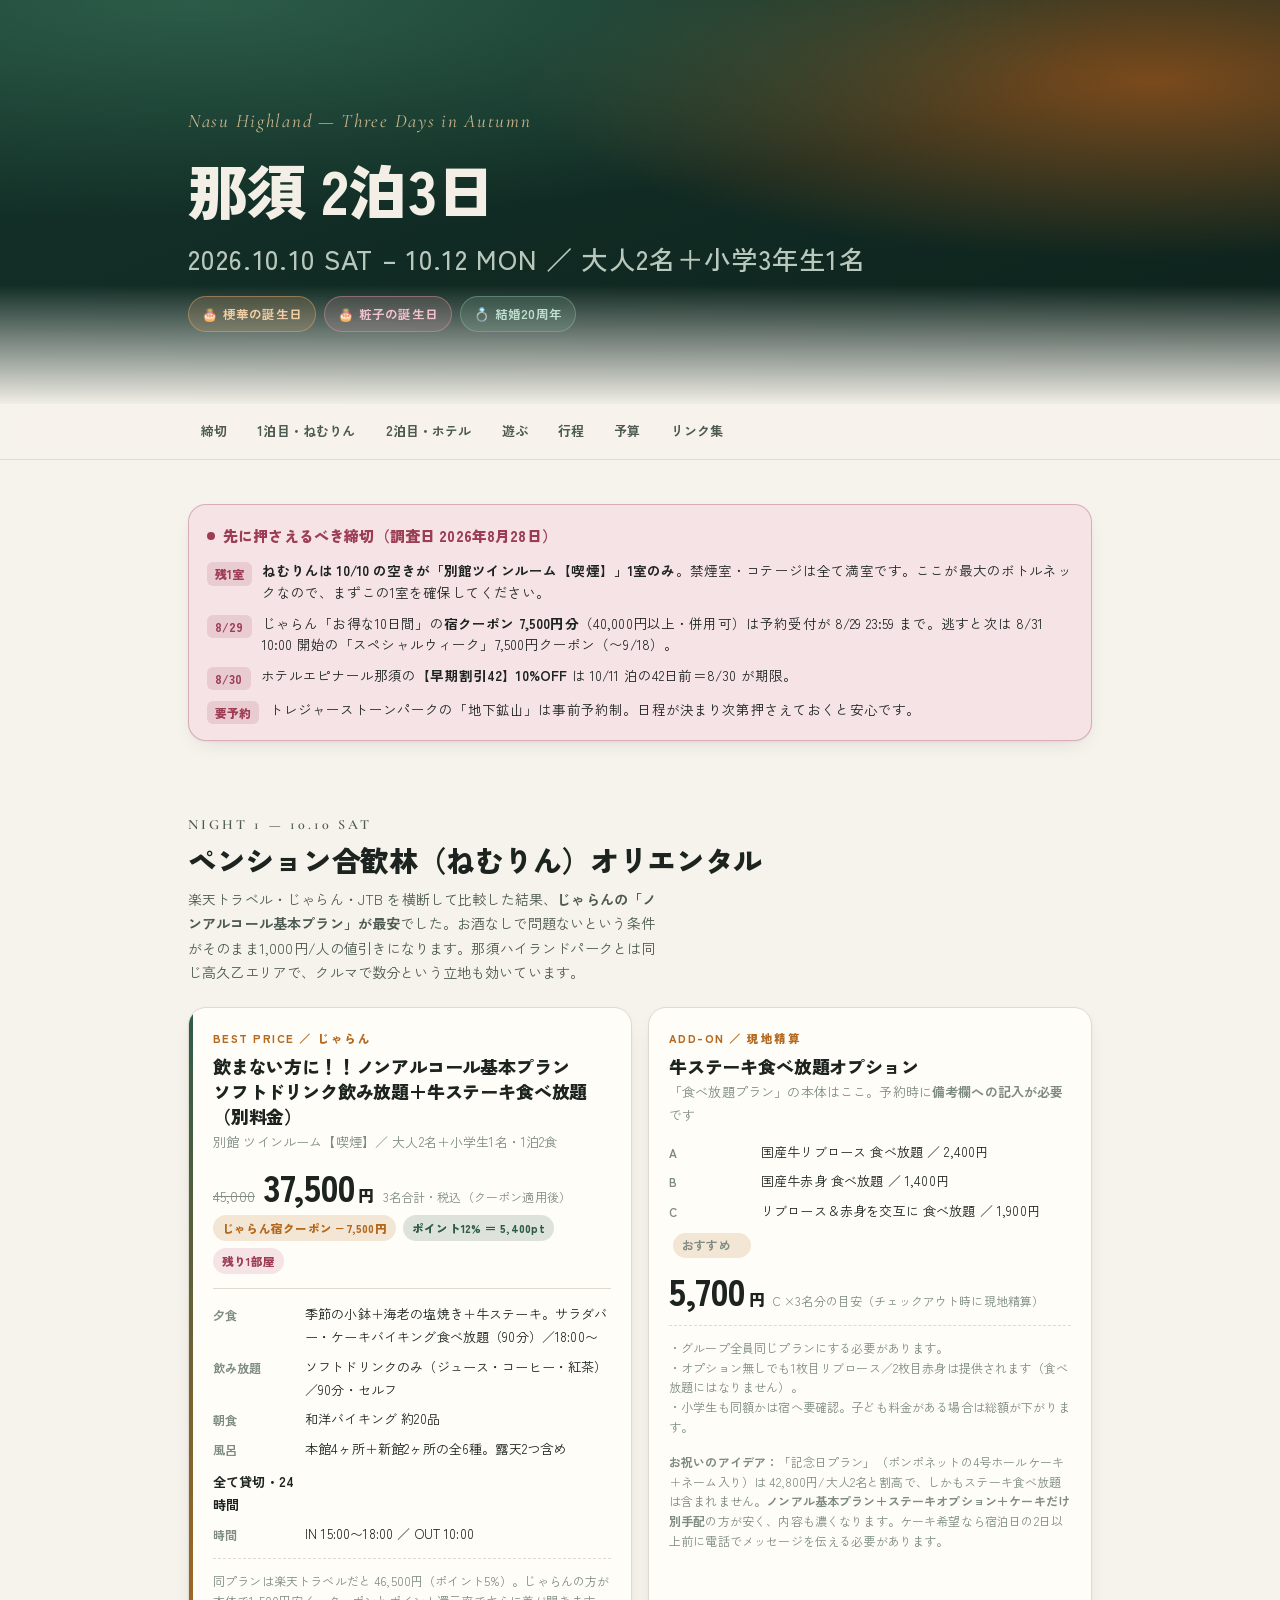
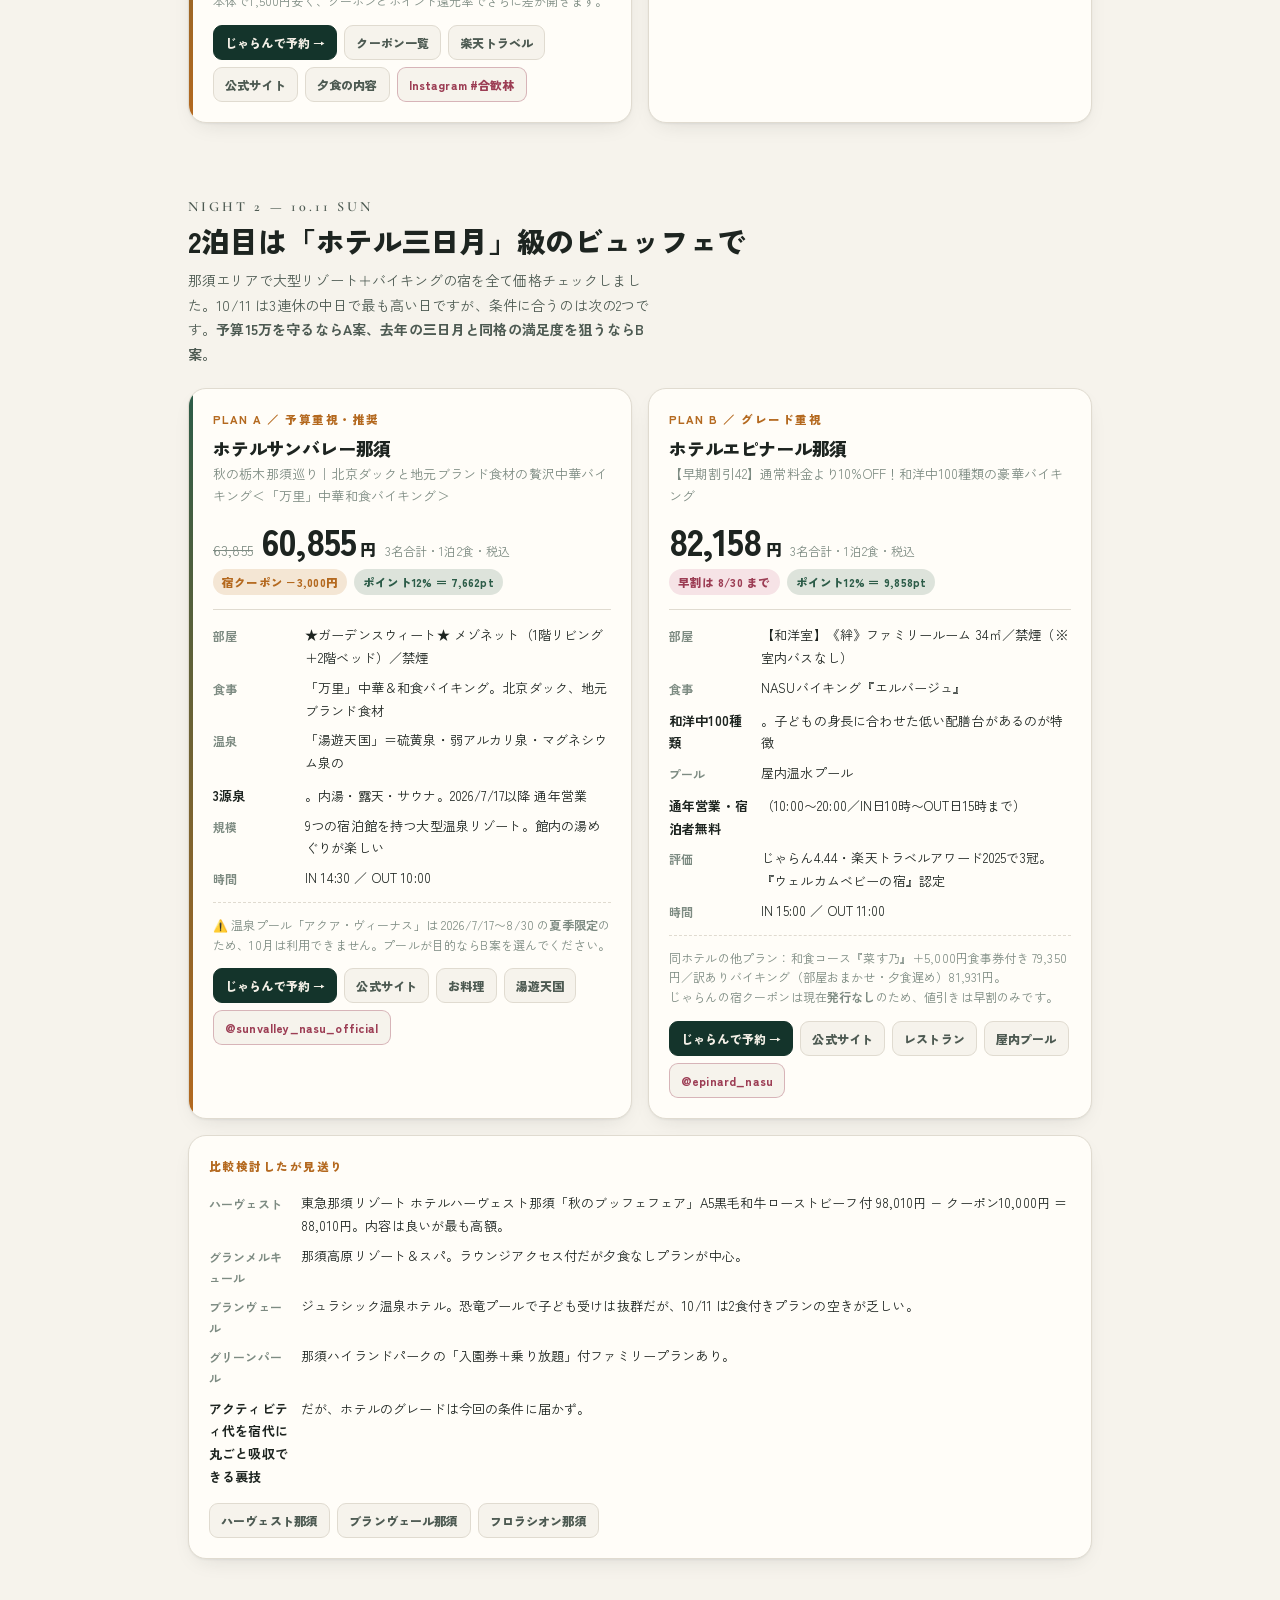
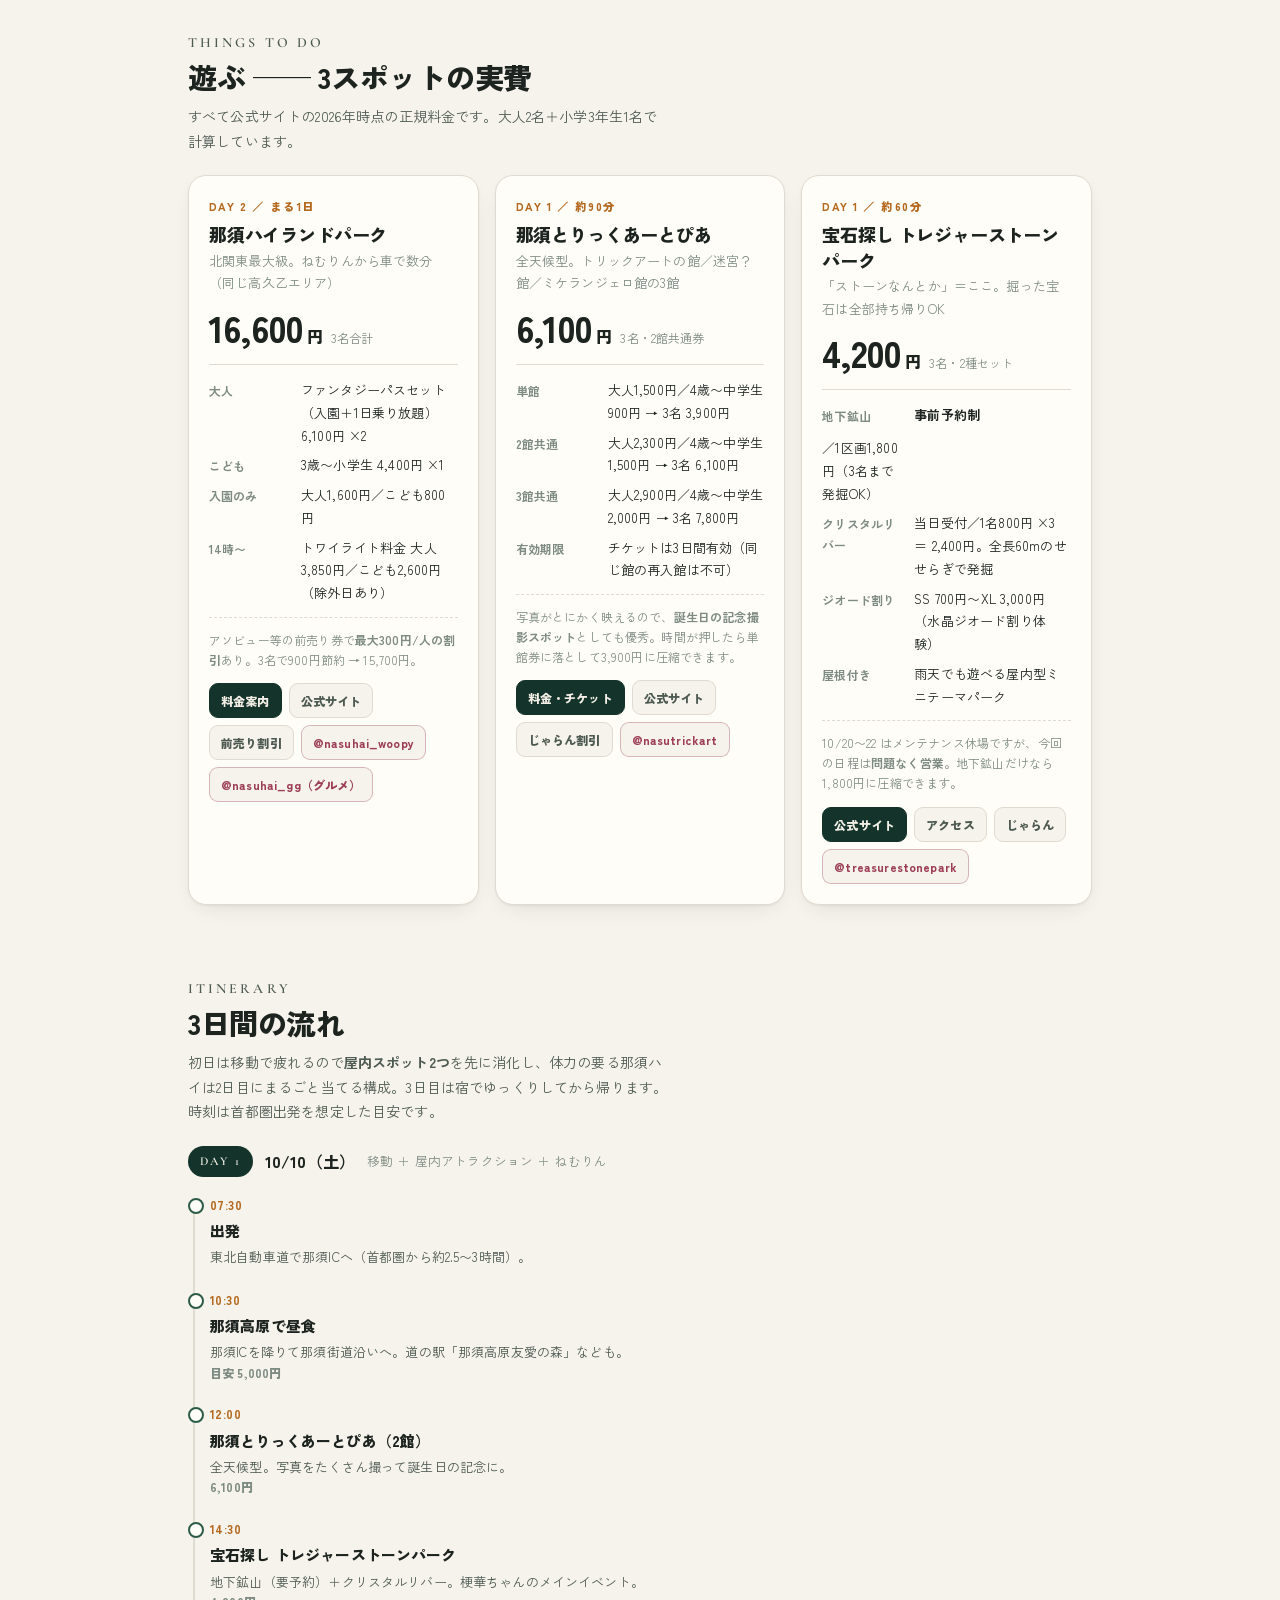
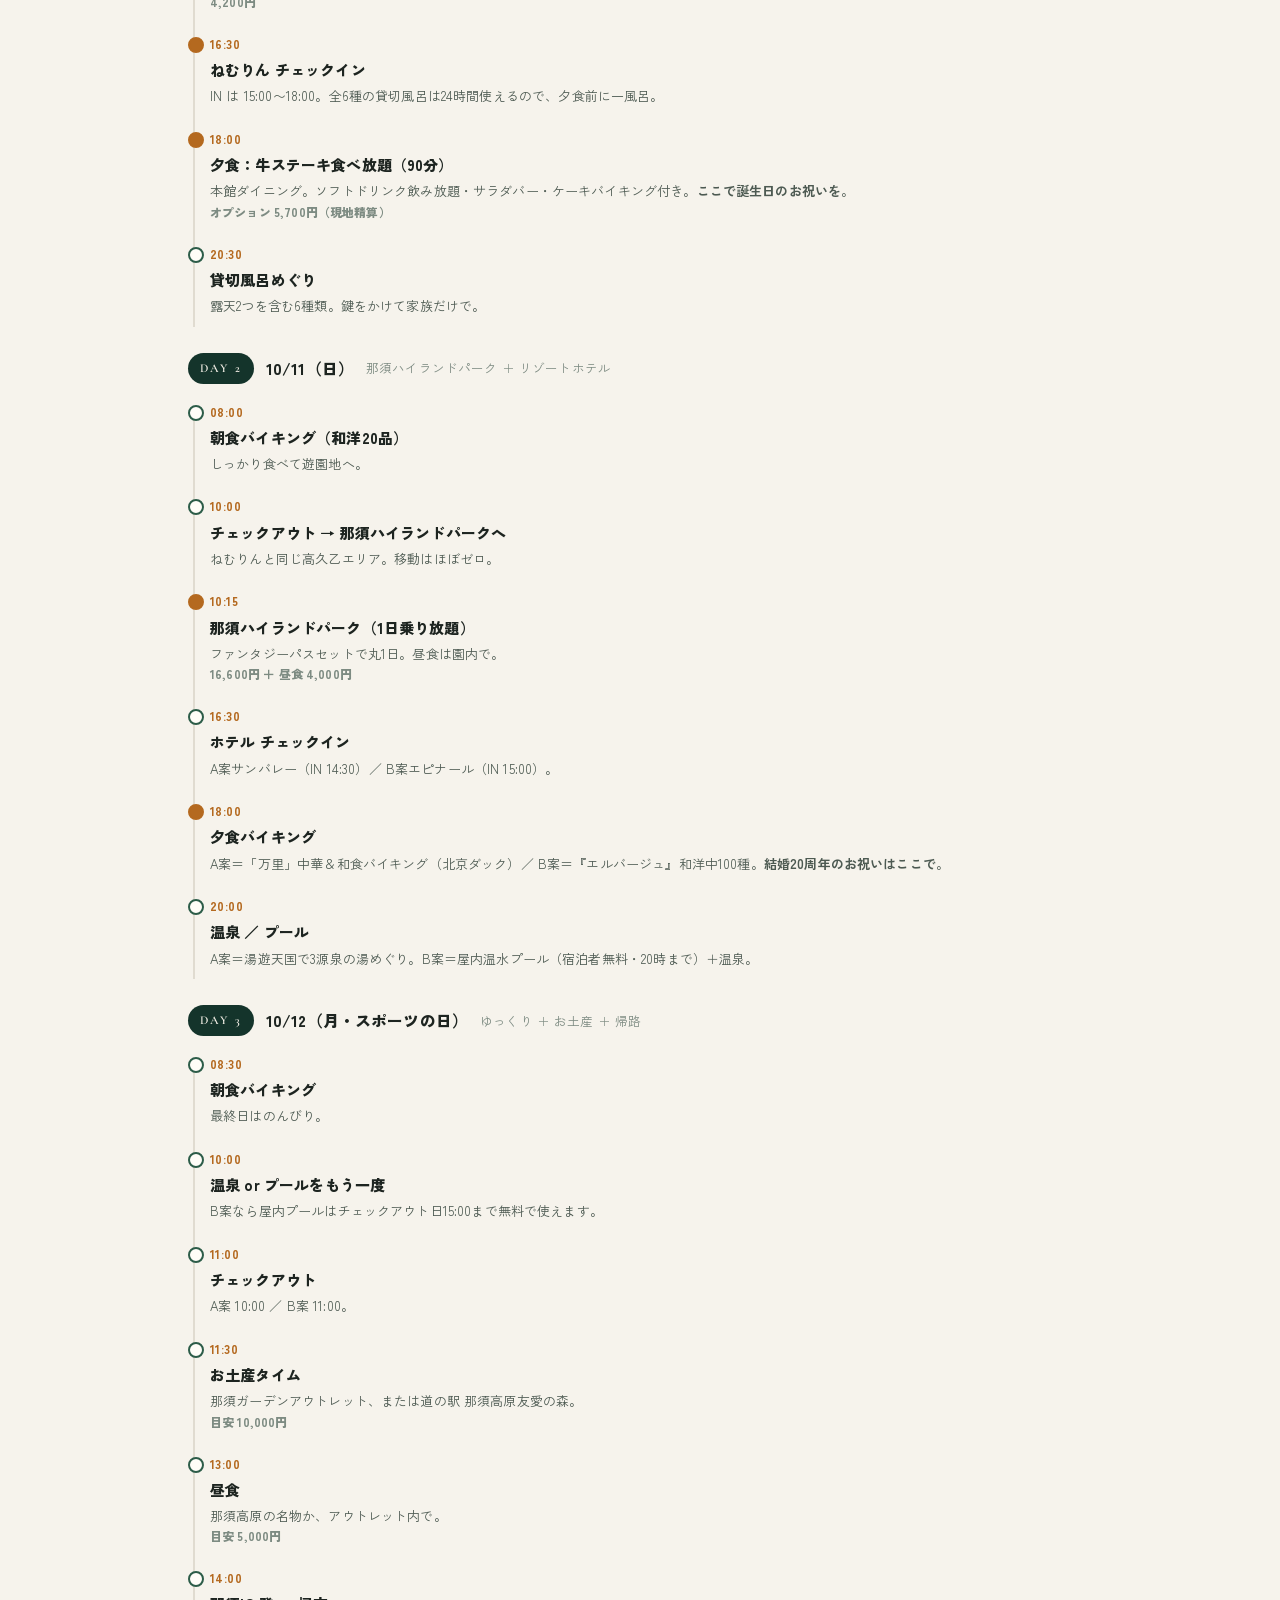
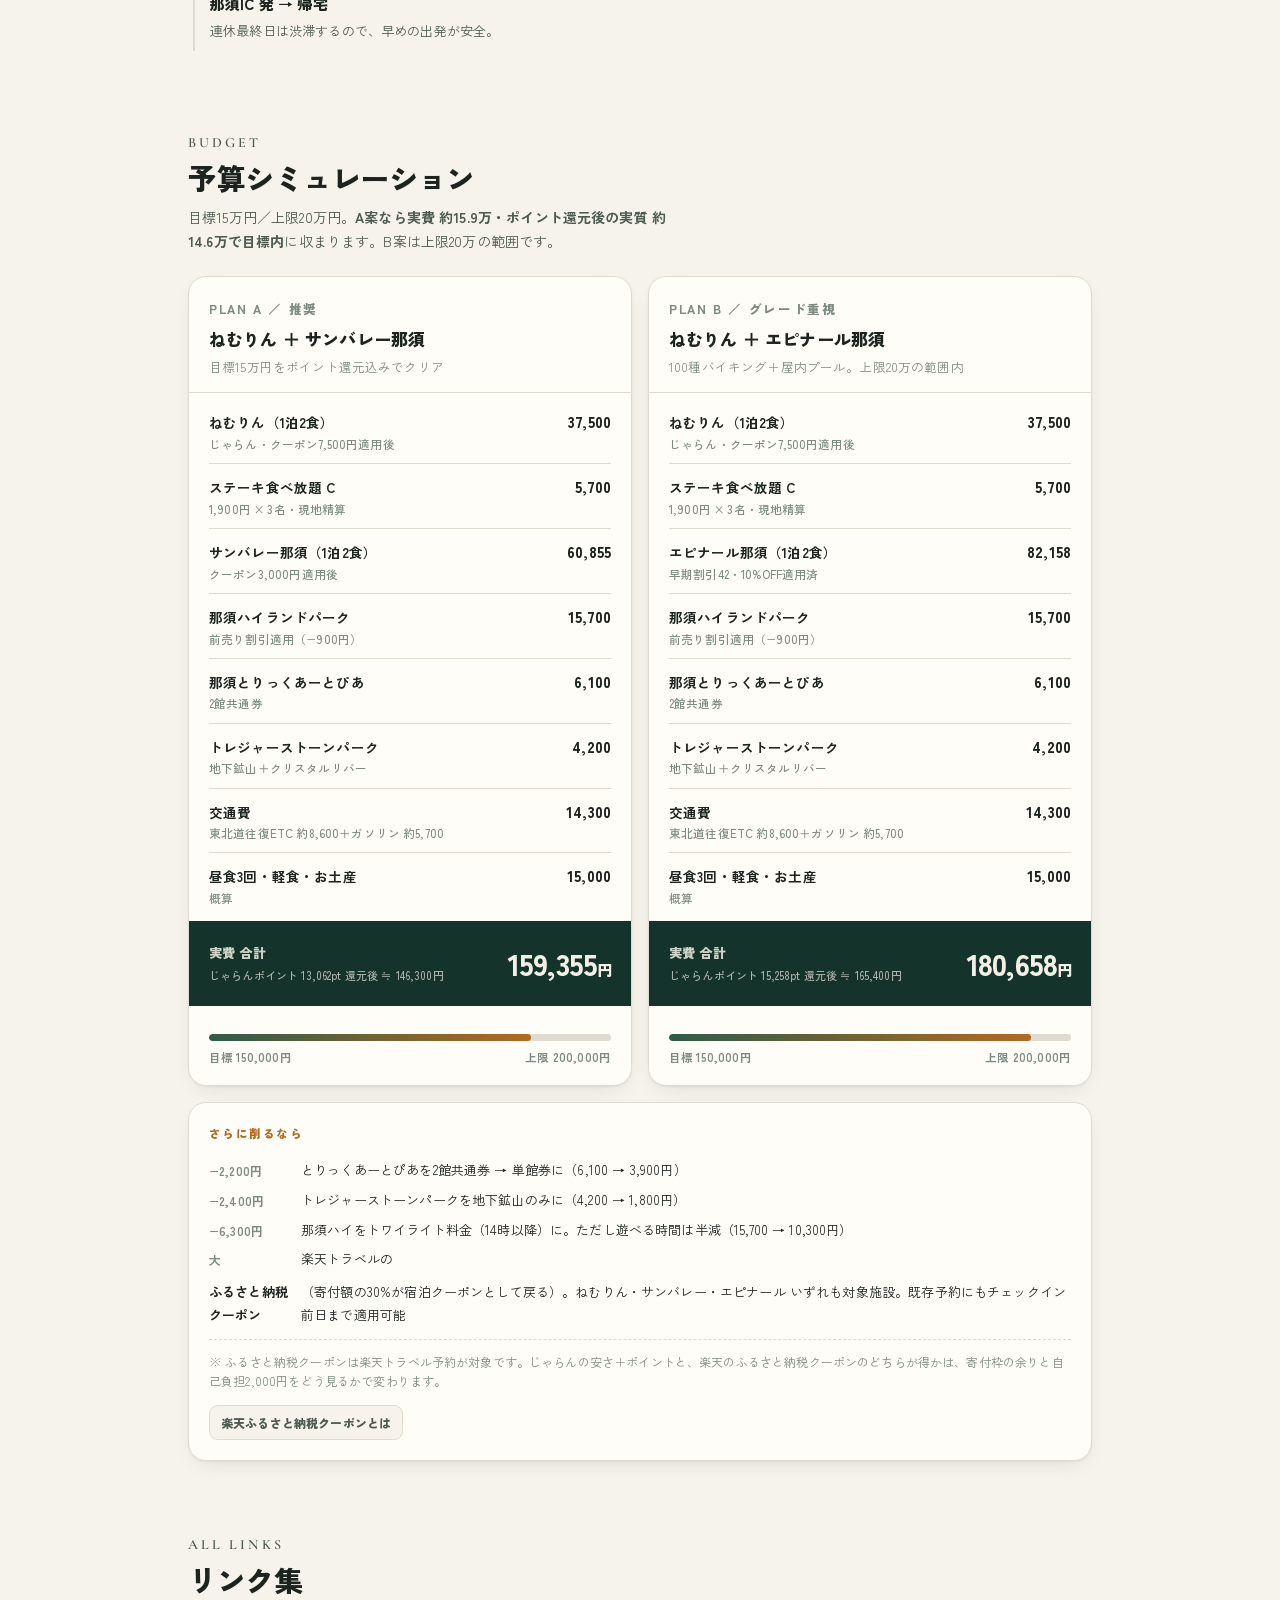
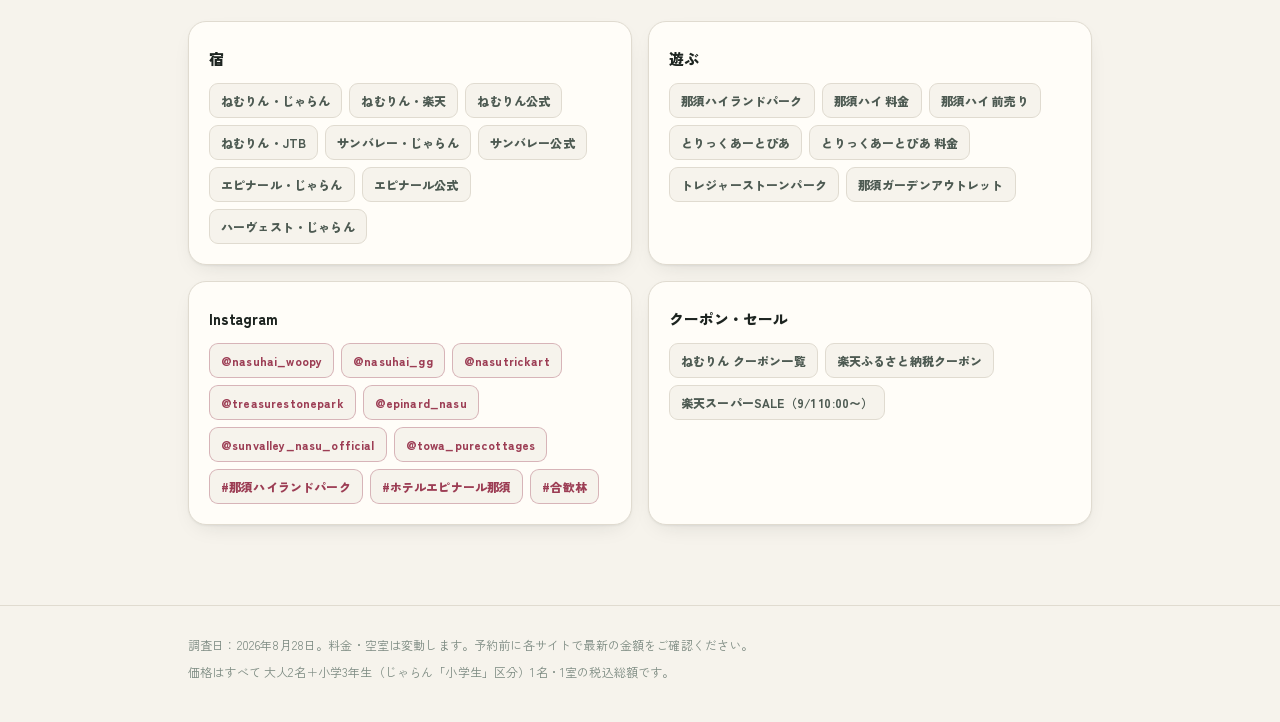
==== index.html @ 396ca112 "那須2泊3日 旅行計画ページ（2026.10.10-12） Co-Authored-By: Claude Opus 5 (1M context) <noreply@anthropic.com> Cla" ====
<!DOCTYPE html>
<html lang="ja">
<head>
<meta charset="utf-8">
<meta name="viewport" content="width=device-width, initial-scale=1, viewport-fit=cover">
<title>那須 3日間 ── 2026.10.10-12</title>
<meta name="description" content="梗華の誕生日・粧子の誕生日・結婚20周年を兼ねた那須2泊3日の旅行計画">
<meta name="theme-color" content="#14342b">
<link rel="preconnect" href="https://fonts.googleapis.com">
<link rel="preconnect" href="https://fonts.gstatic.com" crossorigin>
<link href="https://fonts.googleapis.com/css2?family=Zen+Kaku+Gothic+New:wght@400;500;700;900&family=Cormorant+Garamond:ital,wght@0,500;0,600;1,500&display=swap" rel="stylesheet">
<style>
:root{
  --bg:#f6f3ec;
  --bg-2:#fffdf8;
  --ink:#1d2420;
  --ink-2:#4d5a52;
  --ink-3:#7d8b82;
  --line:#e0dbd0;
  --green:#14342b;
  --green-2:#2c5c48;
  --amber:#b4691f;
  --amber-soft:#f4e6d4;
  --rose:#9c3d54;
  --rose-soft:#f6e3e6;
  --shadow:0 1px 2px rgba(29,36,32,.05), 0 8px 24px -12px rgba(29,36,32,.18);
  --shadow-lg:0 2px 4px rgba(29,36,32,.06), 0 24px 48px -20px rgba(29,36,32,.28);
  --r:18px;
  --maxw:940px;
}
@media (prefers-color-scheme: dark){
  :root{
    --bg:#10120f;
    --bg-2:#191d19;
    --ink:#eae7df;
    --ink-2:#a9b3ac;
    --ink-3:#7c877f;
    --line:#2b312c;
    --green:#dfe9df;
    --green-2:#8fc0a9;
    --amber:#e0a86a;
    --amber-soft:#33281c;
    --rose:#e59aa9;
    --rose-soft:#332226;
    --shadow:0 1px 2px rgba(0,0,0,.4), 0 8px 24px -12px rgba(0,0,0,.7);
    --shadow-lg:0 2px 4px rgba(0,0,0,.5), 0 24px 48px -20px rgba(0,0,0,.8);
  }
}
*{box-sizing:border-box;margin:0;padding:0}
html{-webkit-text-size-adjust:100%;scroll-behavior:smooth;scroll-padding-top:72px}
body{
  background:var(--bg);color:var(--ink);
  font-family:"Zen Kaku Gothic New",-apple-system,BlinkMacSystemFont,"Hiragino Sans","Noto Sans JP",sans-serif;
  font-size:15px;line-height:1.75;letter-spacing:.01em;
  -webkit-font-smoothing:antialiased;
  padding-bottom:env(safe-area-inset-bottom);
}
a{color:inherit}
.wrap{max-width:var(--maxw);margin:0 auto;padding:0 18px}

/* ---------- hero ---------- */
.hero{
  position:relative;overflow:hidden;
  background:
    radial-gradient(120% 90% at 15% 0%, #2c5c48 0%, transparent 60%),
    radial-gradient(90% 80% at 90% 20%, #7a4a1c 0%, transparent 55%),
    linear-gradient(160deg,#14342b 0%,#0d211b 100%);
  color:#f3efe6;
  padding:clamp(56px,13vw,104px) 0 clamp(40px,9vw,72px);
}
.hero::after{
  content:"";position:absolute;inset:auto 0 -1px 0;height:120px;
  background:linear-gradient(to bottom,transparent,var(--bg));
  opacity:.98;pointer-events:none;
}
.hero .wrap{position:relative;z-index:1}
.eyebrow{
  font-family:"Cormorant Garamond",serif;font-style:italic;
  font-size:clamp(15px,3.4vw,19px);letter-spacing:.09em;color:#c9b48c;
}
.hero h1{
  font-size:clamp(32px,8.6vw,60px);line-height:1.18;font-weight:900;
  letter-spacing:-.015em;margin:.28em 0 .34em;
}
.hero h1 small{display:block;font-size:.44em;font-weight:500;letter-spacing:.05em;color:#b9c8bd;margin-top:.7em}
.badges{display:flex;flex-wrap:wrap;gap:8px;margin-top:22px}
.badge{
  font-size:12.5px;font-weight:700;letter-spacing:.02em;
  padding:6px 13px;border-radius:999px;
  background:rgba(255,255,255,.1);border:1px solid rgba(255,255,255,.18);
  backdrop-filter:blur(4px);
}
.badge.b1{background:rgba(230,168,106,.18);border-color:rgba(230,168,106,.45);color:#f0cfa4}
.badge.b2{background:rgba(229,154,169,.16);border-color:rgba(229,154,169,.42);color:#f2c3cd}
.badge.b3{background:rgba(143,192,169,.16);border-color:rgba(143,192,169,.42);color:#bfe0cf}

/* ---------- nav ---------- */
nav{
  position:sticky;top:0;z-index:40;
  background:color-mix(in srgb,var(--bg) 88%,transparent);
  backdrop-filter:saturate(1.6) blur(12px);
  border-bottom:1px solid var(--line);
}
nav .wrap{display:flex;gap:4px;overflow-x:auto;scrollbar-width:none;padding-top:9px;padding-bottom:9px}
nav .wrap::-webkit-scrollbar{display:none}
nav a{
  flex:0 0 auto;text-decoration:none;font-size:13px;font-weight:700;
  color:var(--ink-2);padding:7px 13px;border-radius:999px;white-space:nowrap;
  transition:background .18s,color .18s;
}
nav a:hover,nav a:focus-visible{background:var(--bg-2);color:var(--ink)}

/* ---------- section ---------- */
section{padding:clamp(40px,8vw,64px) 0 0}
.sec-head{margin-bottom:22px}
.sec-num{
  font-family:"Cormorant Garamond",serif;font-size:13px;letter-spacing:.22em;
  color:var(--amber);font-weight:600;text-transform:uppercase;
}
.sec-head h2{font-size:clamp(21px,5vw,29px);line-height:1.35;font-weight:900;letter-spacing:-.01em;margin-top:2px}
.sec-head p{color:var(--ink-2);font-size:14px;margin-top:8px;max-width:60ch}

/* ---------- alert ---------- */
.alert{
  margin-top:clamp(28px,6vw,44px);
  border-radius:var(--r);padding:18px 18px 16px;
  background:var(--rose-soft);border:1px solid color-mix(in srgb,var(--rose) 32%,transparent);
  box-shadow:var(--shadow);
}
.alert h3{font-size:15px;font-weight:900;color:var(--rose);display:flex;align-items:center;gap:8px}
.alert h3::before{content:"";width:8px;height:8px;border-radius:50%;background:var(--rose);flex:0 0 auto;
  box-shadow:0 0 0 0 color-mix(in srgb,var(--rose) 60%,transparent);animation:pulse 2.2s infinite}
@keyframes pulse{70%{box-shadow:0 0 0 10px transparent}100%{box-shadow:0 0 0 0 transparent}}
.alert ul{list-style:none;margin-top:11px;display:grid;gap:9px}
.alert li{font-size:13.5px;line-height:1.6;display:flex;gap:10px;align-items:flex-start}
.alert li b{color:var(--rose);font-weight:900;flex:0 0 auto;font-size:12px;
  background:color-mix(in srgb,var(--rose) 14%,transparent);padding:2px 8px;border-radius:6px;margin-top:2px}

/* ---------- cards ---------- */
.grid{display:grid;gap:16px}
@media(min-width:720px){.grid.g2{grid-template-columns:1fr 1fr}.grid.g3{grid-template-columns:repeat(3,1fr)}}
.card{
  background:var(--bg-2);border:1px solid var(--line);border-radius:var(--r);
  padding:20px;box-shadow:var(--shadow);position:relative;overflow:hidden;
}
.card.accent::before{content:"";position:absolute;inset:0 auto 0 0;width:4px;background:linear-gradient(var(--green-2),var(--amber))}
.card.accent{padding-left:24px}
.kicker{font-size:11.5px;font-weight:900;letter-spacing:.13em;color:var(--amber);text-transform:uppercase}
.card h3{font-size:18px;font-weight:900;line-height:1.4;margin:6px 0 2px;letter-spacing:-.01em}
.card .sub{font-size:13px;color:var(--ink-3);margin-bottom:14px}
.price{display:flex;align-items:baseline;gap:8px;flex-wrap:wrap;margin:14px 0 6px}
.price .num{font-size:clamp(28px,7vw,36px);font-weight:900;letter-spacing:-.03em;line-height:1;font-feature-settings:"tnum"}
.price .yen{font-size:16px;font-weight:900;margin-left:-3px}
.price .was{font-size:14px;color:var(--ink-3);text-decoration:line-through;font-feature-settings:"tnum"}
.price .unit{font-size:12px;color:var(--ink-3)}
.pill{display:inline-block;font-size:11.5px;font-weight:800;padding:3px 9px;border-radius:999px;
  background:var(--amber-soft);color:var(--amber);letter-spacing:.02em}
.pill.g{background:color-mix(in srgb,var(--green-2) 16%,transparent);color:var(--green-2)}
.pill.r{background:var(--rose-soft);color:var(--rose)}
.spec{list-style:none;display:grid;gap:7px;margin:14px 0 0;border-top:1px solid var(--line);padding-top:14px}
.spec li{display:grid;grid-template-columns:82px 1fr;gap:10px;font-size:13px;align-items:start}
.spec li span{color:var(--ink-3);font-size:12px;font-weight:700;padding-top:1px}
.note{font-size:12px;color:var(--ink-3);line-height:1.65;margin-top:12px;padding-top:12px;border-top:1px dashed var(--line)}

/* ---------- link chips ---------- */
.links{display:flex;flex-wrap:wrap;gap:7px;margin-top:14px}
.links a{
  display:inline-flex;align-items:center;gap:5px;text-decoration:none;
  font-size:12px;font-weight:800;padding:6px 11px;border-radius:9px;
  border:1px solid var(--line);background:var(--bg);color:var(--ink-2);
  transition:border-color .18s,color .18s,transform .18s;
}
.links a:hover{border-color:var(--green-2);color:var(--green-2);transform:translateY(-1px)}
.links a.ig{border-color:color-mix(in srgb,var(--rose) 34%,transparent);color:var(--rose)}
.links a.ig:hover{border-color:var(--rose)}
.links a.primary{background:var(--green);border-color:var(--green);color:#f3efe6}
@media (prefers-color-scheme: dark){.links a.primary{color:#10120f}}
.links a.primary:hover{transform:translateY(-1px)}

/* ---------- timeline ---------- */
.day{margin-top:18px}
.day-head{display:flex;align-items:center;gap:12px;margin-bottom:14px}
.day-tag{
  font-family:"Cormorant Garamond",serif;font-size:12px;letter-spacing:.18em;font-weight:600;
  color:#f3efe6;background:var(--green);padding:5px 12px;border-radius:999px;
}
@media (prefers-color-scheme: dark){.day-tag{color:#10120f;background:var(--green-2)}}
.day-head strong{font-size:16px;font-weight:900}
.day-head em{font-style:normal;font-size:12.5px;color:var(--ink-3)}
.tl{list-style:none;position:relative;padding-left:22px}
.tl::before{content:"";position:absolute;left:5px;top:8px;bottom:8px;width:2px;background:var(--line)}
.tl li{position:relative;padding:0 0 18px}
.tl li::before{
  content:"";position:absolute;left:-22px;top:7px;width:12px;height:12px;border-radius:50%;
  background:var(--bg-2);border:2px solid var(--green-2);
}
.tl li.hl::before{background:var(--amber);border-color:var(--amber)}
.tl time{font-size:12px;font-weight:900;color:var(--amber);letter-spacing:.04em;font-feature-settings:"tnum"}
.tl b{display:block;font-size:15px;font-weight:800;margin:1px 0 2px}
.tl p{font-size:13px;color:var(--ink-2);line-height:1.65}
.tl .cost{font-size:12px;font-weight:800;color:var(--ink-3);font-feature-settings:"tnum"}

/* ---------- budget ---------- */
.budget{border-radius:var(--r);border:1px solid var(--line);background:var(--bg-2);overflow:hidden;box-shadow:var(--shadow)}
.budget-head{padding:18px 20px 14px;border-bottom:1px solid var(--line)}
.budget-head .kicker{margin-bottom:4px}
.budget-head h3{font-size:17px;font-weight:900}
.budget-head p{font-size:12.5px;color:var(--ink-3);margin-top:3px}
.rows{padding:6px 20px 4px}
.row{display:grid;grid-template-columns:1fr auto;gap:12px;padding:10px 0;border-bottom:1px solid var(--line);align-items:baseline}
.row:last-child{border-bottom:none}
.row .lbl{font-size:13.5px;font-weight:700}
.row .lbl small{display:block;font-size:11.5px;font-weight:500;color:var(--ink-3);line-height:1.5;margin-top:1px}
.row .val{font-size:15px;font-weight:900;font-feature-settings:"tnum";white-space:nowrap}
.total{background:var(--green);color:#f3efe6;padding:16px 20px;display:grid;grid-template-columns:1fr auto;gap:10px;align-items:center}
@media (prefers-color-scheme: dark){.total{background:var(--bg);border-top:1px solid var(--line);color:var(--ink)}}
.total .lbl{font-size:13px;font-weight:800;opacity:.85}
.total .lbl small{display:block;font-size:11px;font-weight:500;opacity:.8;margin-top:2px}
.total .val{font-size:clamp(24px,6vw,30px);font-weight:900;letter-spacing:-.03em;font-feature-settings:"tnum"}
.meter{height:7px;border-radius:99px;background:var(--line);overflow:hidden;margin-top:14px}
.meter i{display:block;height:100%;border-radius:99px;background:linear-gradient(90deg,var(--green-2),var(--amber))}
.meter-cap{display:flex;justify-content:space-between;font-size:11.5px;color:var(--ink-3);margin-top:6px;font-weight:700}

/* ---------- footer ---------- */
footer{margin-top:clamp(48px,9vw,80px);padding:28px 0 40px;border-top:1px solid var(--line);color:var(--ink-3);font-size:12px}
footer p+p{margin-top:6px}
</style>
</head>
<body>

<header class="hero">
  <div class="wrap">
    <p class="eyebrow">Nasu Highland &mdash; Three Days in Autumn</p>
    <h1>那須 2泊3日<small>2026.10.10 SAT &ndash; 10.12 MON ／ 大人2名＋小学3年生1名</small></h1>
    <div class="badges">
      <span class="badge b1">🎂 梗華の誕生日</span>
      <span class="badge b2">🎂 粧子の誕生日</span>
      <span class="badge b3">💍 結婚20周年</span>
    </div>
  </div>
</header>

<nav>
  <div class="wrap">
    <a href="#alert">締切</a>
    <a href="#stay1">1泊目・ねむりん</a>
    <a href="#stay2">2泊目・ホテル</a>
    <a href="#play">遊ぶ</a>
    <a href="#plan">行程</a>
    <a href="#budget">予算</a>
    <a href="#links">リンク集</a>
  </div>
</nav>

<main>

<!-- ============ ALERT ============ -->
<div class="wrap" id="alert">
  <div class="alert">
    <h3>先に押さえるべき締切（調査日 2026年8月28日）</h3>
    <ul>
      <li><b>残1室</b><span><strong>ねむりんは 10/10 の空きが「別館ツインルーム【喫煙】」1室のみ</strong>。禁煙室・コテージは全て満室です。ここが最大のボトルネックなので、まずこの1室を確保してください。</span></li>
      <li><b>8/29</b><span>じゃらん「お得な10日間」の<strong>宿クーポン 7,500円分</strong>（40,000円以上・併用可）は予約受付が 8/29 23:59 まで。逃すと次は 8/31 10:00 開始の「スペシャルウィーク」7,500円クーポン（〜9/18）。</span></li>
      <li><b>8/30</b><span>ホテルエピナール那須の<strong>【早期割引42】10%OFF</strong> は 10/11 泊の42日前＝8/30 が期限。</span></li>
      <li><b>要予約</b><span>トレジャーストーンパークの「地下鉱山」は事前予約制。日程が決まり次第押さえておくと安心です。</span></li>
    </ul>
  </div>
</div>

<!-- ============ STAY 1 ============ -->
<section id="stay1">
  <div class="wrap">
    <div class="sec-head">
      <p class="sec-num">Night 1 &mdash; 10.10 Sat</p>
      <h2>ペンション合歓林（ねむりん）オリエンタル</h2>
      <p>楽天トラベル・じゃらん・JTB を横断して比較した結果、<strong>じゃらんの「ノンアルコール基本プラン」が最安</strong>でした。お酒なしで問題ないという条件がそのまま1,000円/人の値引きになります。那須ハイランドパークとは同じ高久乙エリアで、クルマで数分という立地も効いています。</p>
    </div>

    <div class="grid g2">
      <div class="card accent">
        <p class="kicker">Best price ／ じゃらん</p>
        <h3>飲まない方に！！ノンアルコール基本プラン<br>ソフトドリンク飲み放題＋牛ステーキ食べ放題（別料金）</h3>
        <p class="sub">別館 ツインルーム【喫煙】／ 大人2名＋小学生1名・1泊2食</p>
        <div class="price">
          <span class="was">45,000</span>
          <span class="num">37,500</span><span class="yen">円</span>
          <span class="unit">3名合計・税込（クーポン適用後）</span>
        </div>
        <div class="links" style="margin-top:2px">
          <span class="pill">じゃらん宿クーポン −7,500円</span>
          <span class="pill g">ポイント12% ＝ 5,400pt</span>
          <span class="pill r">残り1部屋</span>
        </div>
        <ul class="spec">
          <li><span>夕食</span>季節の小鉢＋海老の塩焼き＋牛ステーキ。サラダバー・ケーキバイキング食べ放題（90分）／18:00〜</li>
          <li><span>飲み放題</span>ソフトドリンクのみ（ジュース・コーヒー・紅茶）／90分・セルフ</li>
          <li><span>朝食</span>和洋バイキング 約20品</li>
          <li><span>風呂</span>本館4ヶ所＋新館2ヶ所の全6種。露天2つ含め<strong>全て貸切・24時間</strong></li>
          <li><span>時間</span>IN 15:00〜18:00 ／ OUT 10:00</li>
        </ul>
        <p class="note">同プランは楽天トラベルだと 46,500円（ポイント5%）。じゃらんの方が本体で1,500円安く、クーポンとポイント還元率でさらに差が開きます。</p>
        <div class="links">
          <a class="primary" href="https://www.jalan.net/yad322459/plan/" target="_blank" rel="noopener">じゃらんで予約 →</a>
          <a href="https://www.jalan.net/yad322459/coupon/" target="_blank" rel="noopener">クーポン一覧</a>
          <a href="https://travel.rakuten.co.jp/HOTEL/29896/29896.html" target="_blank" rel="noopener">楽天トラベル</a>
          <a href="https://nemurin.com/" target="_blank" rel="noopener">公式サイト</a>
          <a href="https://nemurin.com/dining/dinner/" target="_blank" rel="noopener">夕食の内容</a>
          <a class="ig" href="https://www.instagram.com/explore/tags/%E5%90%88%E6%AD%93%E6%9E%97/" target="_blank" rel="noopener">Instagram #合歓林</a>
        </div>
      </div>

      <div class="card">
        <p class="kicker">Add-on ／ 現地精算</p>
        <h3>牛ステーキ食べ放題オプション</h3>
        <p class="sub">「食べ放題プラン」の本体はここ。予約時に<strong>備考欄への記入が必要</strong>です</p>
        <ul class="spec" style="border-top:none;padding-top:0">
          <li><span>A</span>国産牛リブロース 食べ放題 ／ 2,400円</li>
          <li><span>B</span>国産牛赤身 食べ放題 ／ 1,400円</li>
          <li><span>C</span>リブロース＆赤身を交互に 食べ放題 ／ 1,900円 <span class="pill" style="margin-left:4px">おすすめ</span></li>
        </ul>
        <div class="price">
          <span class="num">5,700</span><span class="yen">円</span>
          <span class="unit">C ×3名分の目安（チェックアウト時に現地精算）</span>
        </div>
        <p class="note">・グループ全員同じプランにする必要があります。<br>・オプション無しでも1枚目リブロース／2枚目赤身は提供されます（食べ放題にはなりません）。<br>・小学生も同額かは宿へ要確認。子ども料金がある場合は総額が下がります。</p>
        <p class="note" style="border-top-color:transparent;padding-top:2px">
          <strong>お祝いのアイデア：</strong>「記念日プラン」（ポンポネットの4号ホールケーキ＋ネーム入り）は 42,800円/大人2名と割高で、しかもステーキ食べ放題は含まれません。<strong>ノンアル基本プラン＋ステーキオプション＋ケーキだけ別手配</strong>の方が安く、内容も濃くなります。ケーキ希望なら宿泊日の2日以上前に電話でメッセージを伝える必要があります。
        </p>
      </div>
    </div>
  </div>
</section>

<!-- ============ STAY 2 ============ -->
<section id="stay2">
  <div class="wrap">
    <div class="sec-head">
      <p class="sec-num">Night 2 &mdash; 10.11 Sun</p>
      <h2>2泊目は「ホテル三日月」級のビュッフェで</h2>
      <p>那須エリアで大型リゾート＋バイキングの宿を全て価格チェックしました。10/11 は3連休の中日で最も高い日ですが、条件に合うのは次の2つです。<strong>予算15万を守るならA案、去年の三日月と同格の満足度を狙うならB案。</strong></p>
    </div>

    <div class="grid g2">
      <div class="card accent">
        <p class="kicker">Plan A ／ 予算重視・推奨</p>
        <h3>ホテルサンバレー那須</h3>
        <p class="sub">秋の栃木那須巡り｜北京ダックと地元ブランド食材の贅沢中華バイキング＜「万里」中華和食バイキング＞</p>
        <div class="price">
          <span class="was">63,855</span>
          <span class="num">60,855</span><span class="yen">円</span>
          <span class="unit">3名合計・1泊2食・税込</span>
        </div>
        <div class="links" style="margin-top:2px">
          <span class="pill">宿クーポン −3,000円</span>
          <span class="pill g">ポイント12% ＝ 7,662pt</span>
        </div>
        <ul class="spec">
          <li><span>部屋</span>★ガーデンスウィート★ メゾネット（1階リビング＋2階ベッド）／禁煙</li>
          <li><span>食事</span>「万里」中華＆和食バイキング。北京ダック、地元ブランド食材</li>
          <li><span>温泉</span>「湯遊天国」＝硫黄泉・弱アルカリ泉・マグネシウム泉の<strong>3源泉</strong>。内湯・露天・サウナ。2026/7/17以降 通年営業</li>
          <li><span>規模</span>9つの宿泊館を持つ大型温泉リゾート。館内の湯めぐりが楽しい</li>
          <li><span>時間</span>IN 14:30 ／ OUT 10:00</li>
        </ul>
        <p class="note">⚠️ 温泉プール「アクア・ヴィーナス」は 2026/7/17〜8/30 の<strong>夏季限定</strong>のため、10月は利用できません。プールが目的ならB案を選んでください。</p>
        <div class="links">
          <a class="primary" href="https://www.jalan.net/yad331120/plan/" target="_blank" rel="noopener">じゃらんで予約 →</a>
          <a href="https://www.nasu3800.co.jp/" target="_blank" rel="noopener">公式サイト</a>
          <a href="https://www.nasu3800.co.jp/cuisine/" target="_blank" rel="noopener">お料理</a>
          <a href="https://www.nasu3800.co.jp/spa/" target="_blank" rel="noopener">湯遊天国</a>
          <a class="ig" href="https://www.instagram.com/sunvalley_nasu_official/" target="_blank" rel="noopener">@sunvalley_nasu_official</a>
        </div>
      </div>

      <div class="card">
        <p class="kicker">Plan B ／ グレード重視</p>
        <h3>ホテルエピナール那須</h3>
        <p class="sub">【早期割引42】通常料金より10%OFF！和洋中100種類の豪華バイキング</p>
        <div class="price">
          <span class="num">82,158</span><span class="yen">円</span>
          <span class="unit">3名合計・1泊2食・税込</span>
        </div>
        <div class="links" style="margin-top:2px">
          <span class="pill r">早割は 8/30 まで</span>
          <span class="pill g">ポイント12% ＝ 9,858pt</span>
        </div>
        <ul class="spec">
          <li><span>部屋</span>【和洋室】《絆》ファミリールーム 34㎡／禁煙（※室内バスなし）</li>
          <li><span>食事</span>NASUバイキング『エルバージュ』<strong>和洋中100種類</strong>。子どもの身長に合わせた低い配膳台があるのが特徴</li>
          <li><span>プール</span>屋内温水プール<strong>通年営業・宿泊者無料</strong>（10:00〜20:00／IN日10時〜OUT日15時まで）</li>
          <li><span>評価</span>じゃらん4.44・楽天トラベルアワード2025で3冠。『ウェルカムベビーの宿』認定</li>
          <li><span>時間</span>IN 15:00 ／ OUT 11:00</li>
        </ul>
        <p class="note">同ホテルの他プラン：和食コース『菜す乃』＋5,000円食事券付き 79,350円／訳ありバイキング（部屋おまかせ・夕食遅め）81,931円。<br>じゃらんの宿クーポンは現在<strong>発行なし</strong>のため、値引きは早割のみです。</p>
        <div class="links">
          <a class="primary" href="https://www.jalan.net/yad339312/plan/" target="_blank" rel="noopener">じゃらんで予約 →</a>
          <a href="https://www.epinard.jp/" target="_blank" rel="noopener">公式サイト</a>
          <a href="https://www.epinard.jp/restaurant/" target="_blank" rel="noopener">レストラン</a>
          <a href="https://www.epinard.jp/spa/pool/" target="_blank" rel="noopener">屋内プール</a>
          <a class="ig" href="https://www.instagram.com/epinard_nasu/" target="_blank" rel="noopener">@epinard_nasu</a>
        </div>
      </div>
    </div>

    <div class="card" style="margin-top:16px">
      <p class="kicker">比較検討したが見送り</p>
      <ul class="spec" style="border-top:none;padding-top:2px">
        <li><span>ハーヴェスト</span>東急那須リゾート ホテルハーヴェスト那須「秋のブッフェフェア」A5黒毛和牛ローストビーフ付 98,010円 − クーポン10,000円 ＝ 88,010円。内容は良いが最も高額。</li>
        <li><span>グランメルキュール</span>那須高原リゾート＆スパ。ラウンジアクセス付だが夕食なしプランが中心。</li>
        <li><span>ブランヴェール</span>ジュラシック温泉ホテル。恐竜プールで子ども受けは抜群だが、10/11 は2食付きプランの空きが乏しい。</li>
        <li><span>グリーンパール</span>那須ハイランドパークの「入園券＋乗り放題」付ファミリープランあり。<strong>アクティビティ代を宿代に丸ごと吸収できる裏技</strong>だが、ホテルのグレードは今回の条件に届かず。</li>
      </ul>
      <div class="links">
        <a href="https://www.jalan.net/yad345871/plan/" target="_blank" rel="noopener">ハーヴェスト那須</a>
        <a href="https://travel.rakuten.co.jp/HOTEL/151421/" target="_blank" rel="noopener">ブランヴェール那須</a>
        <a href="https://travel.rakuten.co.jp/HOTEL/28442/" target="_blank" rel="noopener">フロラシオン那須</a>
      </div>
    </div>
  </div>
</section>

<!-- ============ PLAY ============ -->
<section id="play">
  <div class="wrap">
    <div class="sec-head">
      <p class="sec-num">Things to do</p>
      <h2>遊ぶ ── 3スポットの実費</h2>
      <p>すべて公式サイトの2026年時点の正規料金です。大人2名＋小学3年生1名で計算しています。</p>
    </div>

    <div class="grid g3">
      <div class="card">
        <p class="kicker">Day 2 ／ まる1日</p>
        <h3>那須ハイランドパーク</h3>
        <p class="sub">北関東最大級。ねむりんから車で数分（同じ高久乙エリア）</p>
        <div class="price"><span class="num">16,600</span><span class="yen">円</span><span class="unit">3名合計</span></div>
        <ul class="spec">
          <li><span>大人</span>ファンタジーパスセット（入園＋1日乗り放題）6,100円 ×2</li>
          <li><span>こども</span>3歳〜小学生 4,400円 ×1</li>
          <li><span>入園のみ</span>大人1,600円／こども800円</li>
          <li><span>14時〜</span>トワイライト料金 大人3,850円／こども2,600円（除外日あり）</li>
        </ul>
        <p class="note">アソビュー等の前売り券で<strong>最大300円/人の割引</strong>あり。3名で900円節約 → 15,700円。</p>
        <div class="links">
          <a class="primary" href="https://www.nasuhai.co.jp/charge/" target="_blank" rel="noopener">料金案内</a>
          <a href="https://www.nasuhai.co.jp/" target="_blank" rel="noopener">公式サイト</a>
          <a href="https://www.asoview.com/item/ticket/ticket0000027384/" target="_blank" rel="noopener">前売り割引</a>
          <a class="ig" href="https://www.instagram.com/nasuhai_woopy/" target="_blank" rel="noopener">@nasuhai_woopy</a>
          <a class="ig" href="https://www.instagram.com/nasuhai_gg/" target="_blank" rel="noopener">@nasuhai_gg（グルメ）</a>
        </div>
      </div>

      <div class="card">
        <p class="kicker">Day 1 ／ 約90分</p>
        <h3>那須とりっくあーとぴあ</h3>
        <p class="sub">全天候型。トリックアートの館／迷宮？館／ミケランジェロ館の3館</p>
        <div class="price"><span class="num">6,100</span><span class="yen">円</span><span class="unit">3名・2館共通券</span></div>
        <ul class="spec">
          <li><span>単館</span>大人1,500円／4歳〜中学生 900円 → 3名 3,900円</li>
          <li><span>2館共通</span>大人2,300円／4歳〜中学生 1,500円 → 3名 6,100円</li>
          <li><span>3館共通</span>大人2,900円／4歳〜中学生 2,000円 → 3名 7,800円</li>
          <li><span>有効期限</span>チケットは3日間有効（同じ館の再入館は不可）</li>
        </ul>
        <p class="note">写真がとにかく映えるので、<strong>誕生日の記念撮影スポット</strong>としても優秀。時間が押したら単館券に落として3,900円に圧縮できます。</p>
        <div class="links">
          <a class="primary" href="https://www.trick-art.jp/ticket/" target="_blank" rel="noopener">料金・チケット</a>
          <a href="https://www.trick-art.jp/" target="_blank" rel="noopener">公式サイト</a>
          <a href="https://www.jalan.net/kankou/spt_guide000000162531/" target="_blank" rel="noopener">じゃらん割引</a>
          <a class="ig" href="https://www.instagram.com/nasutrickart/" target="_blank" rel="noopener">@nasutrickart</a>
        </div>
      </div>

      <div class="card">
        <p class="kicker">Day 1 ／ 約60分</p>
        <h3>宝石探し トレジャーストーンパーク</h3>
        <p class="sub">「ストーンなんとか」＝ここ。掘った宝石は全部持ち帰りOK</p>
        <div class="price"><span class="num">4,200</span><span class="yen">円</span><span class="unit">3名・2種セット</span></div>
        <ul class="spec">
          <li><span>地下鉱山</span><strong>事前予約制</strong>／1区画1,800円（3名まで発掘OK）</li>
          <li><span>クリスタルリバー</span>当日受付／1名800円 ×3 ＝ 2,400円。全長60mのせせらぎで発掘</li>
          <li><span>ジオード割り</span>SS 700円〜XL 3,000円（水晶ジオード割り体験）</li>
          <li><span>屋根付き</span>雨天でも遊べる屋内型ミニテーマパーク</li>
        </ul>
        <p class="note">10/20〜22 はメンテナンス休場ですが、今回の日程は<strong>問題なく営業</strong>。地下鉱山だけなら1,800円に圧縮できます。</p>
        <div class="links">
          <a class="primary" href="http://www.treasurestonepark.com/" target="_blank" rel="noopener">公式サイト</a>
          <a href="http://www.treasurestonepark.com/access.html" target="_blank" rel="noopener">アクセス</a>
          <a href="https://www.jalan.net/kankou/spt_guide000000230418/" target="_blank" rel="noopener">じゃらん</a>
          <a class="ig" href="https://www.instagram.com/treasurestonepark/" target="_blank" rel="noopener">@treasurestonepark</a>
        </div>
      </div>
    </div>
  </div>
</section>

<!-- ============ PLAN ============ -->
<section id="plan">
  <div class="wrap">
    <div class="sec-head">
      <p class="sec-num">Itinerary</p>
      <h2>3日間の流れ</h2>
      <p>初日は移動で疲れるので<strong>屋内スポット2つ</strong>を先に消化し、体力の要る那須ハイは2日目にまるごと当てる構成。3日目は宿でゆっくりしてから帰ります。時刻は首都圏出発を想定した目安です。</p>
    </div>

    <div class="day">
      <div class="day-head"><span class="day-tag">DAY 1</span><strong>10/10（土）</strong><em>移動 ＋ 屋内アトラクション ＋ ねむりん</em></div>
      <ul class="tl">
        <li><time>07:30</time><b>出発</b><p>東北自動車道で那須ICへ（首都圏から約2.5〜3時間）。</p></li>
        <li><time>10:30</time><b>那須高原で昼食</b><p>那須ICを降りて那須街道沿いへ。道の駅「那須高原友愛の森」なども。</p><p class="cost">目安 5,000円</p></li>
        <li><time>12:00</time><b>那須とりっくあーとぴあ（2館）</b><p>全天候型。写真をたくさん撮って誕生日の記念に。</p><p class="cost">6,100円</p></li>
        <li><time>14:30</time><b>宝石探し トレジャーストーンパーク</b><p>地下鉱山（要予約）＋クリスタルリバー。梗華ちゃんのメインイベント。</p><p class="cost">4,200円</p></li>
        <li class="hl"><time>16:30</time><b>ねむりん チェックイン</b><p>IN は 15:00〜18:00。全6種の貸切風呂は24時間使えるので、夕食前に一風呂。</p></li>
        <li class="hl"><time>18:00</time><b>夕食：牛ステーキ食べ放題（90分）</b><p>本館ダイニング。ソフトドリンク飲み放題・サラダバー・ケーキバイキング付き。<strong>ここで誕生日のお祝いを</strong>。</p><p class="cost">オプション 5,700円（現地精算）</p></li>
        <li><time>20:30</time><b>貸切風呂めぐり</b><p>露天2つを含む6種類。鍵をかけて家族だけで。</p></li>
      </ul>
    </div>

    <div class="day">
      <div class="day-head"><span class="day-tag">DAY 2</span><strong>10/11（日）</strong><em>那須ハイランドパーク ＋ リゾートホテル</em></div>
      <ul class="tl">
        <li><time>08:00</time><b>朝食バイキング（和洋20品）</b><p>しっかり食べて遊園地へ。</p></li>
        <li><time>10:00</time><b>チェックアウト → 那須ハイランドパークへ</b><p>ねむりんと同じ高久乙エリア。移動はほぼゼロ。</p></li>
        <li class="hl"><time>10:15</time><b>那須ハイランドパーク（1日乗り放題）</b><p>ファンタジーパスセットで丸1日。昼食は園内で。</p><p class="cost">16,600円 ＋ 昼食 4,000円</p></li>
        <li><time>16:30</time><b>ホテル チェックイン</b><p>A案サンバレー（IN 14:30）／ B案エピナール（IN 15:00）。</p></li>
        <li class="hl"><time>18:00</time><b>夕食バイキング</b><p>A案＝「万里」中華＆和食バイキング（北京ダック）／ B案＝『エルバージュ』和洋中100種。<strong>結婚20周年のお祝いはここで</strong>。</p></li>
        <li><time>20:00</time><b>温泉 ／ プール</b><p>A案＝湯遊天国で3源泉の湯めぐり。B案＝屋内温水プール（宿泊者無料・20時まで）＋温泉。</p></li>
      </ul>
    </div>

    <div class="day">
      <div class="day-head"><span class="day-tag">DAY 3</span><strong>10/12（月・スポーツの日）</strong><em>ゆっくり ＋ お土産 ＋ 帰路</em></div>
      <ul class="tl">
        <li><time>08:30</time><b>朝食バイキング</b><p>最終日はのんびり。</p></li>
        <li><time>10:00</time><b>温泉 or プールをもう一度</b><p>B案なら屋内プールはチェックアウト日15:00まで無料で使えます。</p></li>
        <li><time>11:00</time><b>チェックアウト</b><p>A案 10:00 ／ B案 11:00。</p></li>
        <li><time>11:30</time><b>お土産タイム</b><p>那須ガーデンアウトレット、または道の駅 那須高原友愛の森。</p><p class="cost">目安 10,000円</p></li>
        <li><time>13:00</time><b>昼食</b><p>那須高原の名物か、アウトレット内で。</p><p class="cost">目安 5,000円</p></li>
        <li><time>14:00</time><b>那須IC 発 → 帰宅</b><p>連休最終日は渋滞するので、早めの出発が安全。</p></li>
      </ul>
    </div>
  </div>
</section>

<!-- ============ BUDGET ============ -->
<section id="budget">
  <div class="wrap">
    <div class="sec-head">
      <p class="sec-num">Budget</p>
      <h2>予算シミュレーション</h2>
      <p>目標15万円／上限20万円。<strong>A案なら実費 約15.9万・ポイント還元後の実質 約14.6万で目標内</strong>に収まります。B案は上限20万の範囲です。</p>
    </div>

    <div class="grid g2">
      <!-- A -->
      <div class="budget">
        <div class="budget-head">
          <p class="kicker">Plan A ／ 推奨</p>
          <h3>ねむりん ＋ サンバレー那須</h3>
          <p>目標15万円をポイント還元込みでクリア</p>
        </div>
        <div class="rows">
          <div class="row"><div class="lbl">ねむりん（1泊2食）<small>じゃらん・クーポン7,500円適用後</small></div><div class="val">37,500</div></div>
          <div class="row"><div class="lbl">ステーキ食べ放題 C<small>1,900円 × 3名・現地精算</small></div><div class="val">5,700</div></div>
          <div class="row"><div class="lbl">サンバレー那須（1泊2食）<small>クーポン3,000円適用後</small></div><div class="val">60,855</div></div>
          <div class="row"><div class="lbl">那須ハイランドパーク<small>前売り割引適用（−900円）</small></div><div class="val">15,700</div></div>
          <div class="row"><div class="lbl">那須とりっくあーとぴあ<small>2館共通券</small></div><div class="val">6,100</div></div>
          <div class="row"><div class="lbl">トレジャーストーンパーク<small>地下鉱山＋クリスタルリバー</small></div><div class="val">4,200</div></div>
          <div class="row"><div class="lbl">交通費<small>東北道往復ETC 約8,600＋ガソリン 約5,700</small></div><div class="val">14,300</div></div>
          <div class="row"><div class="lbl">昼食3回・軽食・お土産<small>概算</small></div><div class="val">15,000</div></div>
        </div>
        <div class="total">
          <div class="lbl">実費 合計<small>じゃらんポイント 13,062pt 還元後 ≒ 146,300円</small></div>
          <div class="val">159,355<span style="font-size:.5em">円</span></div>
        </div>
        <div style="padding:14px 20px 18px">
          <div class="meter"><i style="width:80%"></i></div>
          <div class="meter-cap"><span>目標 150,000円</span><span>上限 200,000円</span></div>
        </div>
      </div>

      <!-- B -->
      <div class="budget">
        <div class="budget-head">
          <p class="kicker">Plan B ／ グレード重視</p>
          <h3>ねむりん ＋ エピナール那須</h3>
          <p>100種バイキング＋屋内プール。上限20万の範囲内</p>
        </div>
        <div class="rows">
          <div class="row"><div class="lbl">ねむりん（1泊2食）<small>じゃらん・クーポン7,500円適用後</small></div><div class="val">37,500</div></div>
          <div class="row"><div class="lbl">ステーキ食べ放題 C<small>1,900円 × 3名・現地精算</small></div><div class="val">5,700</div></div>
          <div class="row"><div class="lbl">エピナール那須（1泊2食）<small>早期割引42・10%OFF適用済</small></div><div class="val">82,158</div></div>
          <div class="row"><div class="lbl">那須ハイランドパーク<small>前売り割引適用（−900円）</small></div><div class="val">15,700</div></div>
          <div class="row"><div class="lbl">那須とりっくあーとぴあ<small>2館共通券</small></div><div class="val">6,100</div></div>
          <div class="row"><div class="lbl">トレジャーストーンパーク<small>地下鉱山＋クリスタルリバー</small></div><div class="val">4,200</div></div>
          <div class="row"><div class="lbl">交通費<small>東北道往復ETC 約8,600＋ガソリン 約5,700</small></div><div class="val">14,300</div></div>
          <div class="row"><div class="lbl">昼食3回・軽食・お土産<small>概算</small></div><div class="val">15,000</div></div>
        </div>
        <div class="total">
          <div class="lbl">実費 合計<small>じゃらんポイント 15,258pt 還元後 ≒ 165,400円</small></div>
          <div class="val">180,658<span style="font-size:.5em">円</span></div>
        </div>
        <div style="padding:14px 20px 18px">
          <div class="meter"><i style="width:90%"></i></div>
          <div class="meter-cap"><span>目標 150,000円</span><span>上限 200,000円</span></div>
        </div>
      </div>
    </div>

    <div class="card" style="margin-top:16px">
      <p class="kicker">さらに削るなら</p>
      <ul class="spec" style="border-top:none;padding-top:2px">
        <li><span>−2,200円</span>とりっくあーとぴあを2館共通券 → 単館券に（6,100 → 3,900円）</li>
        <li><span>−2,400円</span>トレジャーストーンパークを地下鉱山のみに（4,200 → 1,800円）</li>
        <li><span>−6,300円</span>那須ハイをトワイライト料金（14時以降）に。ただし遊べる時間は半減（15,700 → 10,300円）</li>
        <li><span>大</span>楽天トラベルの<strong>ふるさと納税クーポン</strong>（寄付額の30%が宿泊クーポンとして戻る）。ねむりん・サンバレー・エピナール いずれも対象施設。既存予約にもチェックイン前日まで適用可能</li>
      </ul>
      <p class="note">※ ふるさと納税クーポンは楽天トラベル予約が対象です。じゃらんの安さ＋ポイントと、楽天のふるさと納税クーポンのどちらが得かは、寄付枠の余りと自己負担2,000円をどう見るかで変わります。</p>
      <div class="links">
        <a href="https://travel.rakuten.co.jp/special/furusato/" target="_blank" rel="noopener">楽天ふるさと納税クーポンとは</a>
      </div>
    </div>
  </div>
</section>

<!-- ============ LINKS ============ -->
<section id="links">
  <div class="wrap">
    <div class="sec-head">
      <p class="sec-num">All links</p>
      <h2>リンク集</h2>
    </div>
    <div class="grid g2">
      <div class="card">
        <h3 style="font-size:15px">宿</h3>
        <div class="links">
          <a href="https://www.jalan.net/yad322459/plan/" target="_blank" rel="noopener">ねむりん・じゃらん</a>
          <a href="https://travel.rakuten.co.jp/HOTEL/29896/29896.html" target="_blank" rel="noopener">ねむりん・楽天</a>
          <a href="https://nemurin.com/" target="_blank" rel="noopener">ねむりん公式</a>
          <a href="https://www.jtb.co.jp/kokunai-hotel/htl/3305AC4/plan/" target="_blank" rel="noopener">ねむりん・JTB</a>
          <a href="https://www.jalan.net/yad331120/plan/" target="_blank" rel="noopener">サンバレー・じゃらん</a>
          <a href="https://www.nasu3800.co.jp/" target="_blank" rel="noopener">サンバレー公式</a>
          <a href="https://www.jalan.net/yad339312/plan/" target="_blank" rel="noopener">エピナール・じゃらん</a>
          <a href="https://www.epinard.jp/" target="_blank" rel="noopener">エピナール公式</a>
          <a href="https://www.jalan.net/yad345871/plan/" target="_blank" rel="noopener">ハーヴェスト・じゃらん</a>
        </div>
      </div>
      <div class="card">
        <h3 style="font-size:15px">遊ぶ</h3>
        <div class="links">
          <a href="https://www.nasuhai.co.jp/" target="_blank" rel="noopener">那須ハイランドパーク</a>
          <a href="https://www.nasuhai.co.jp/charge/" target="_blank" rel="noopener">那須ハイ 料金</a>
          <a href="https://www.asoview.com/item/ticket/ticket0000027384/" target="_blank" rel="noopener">那須ハイ 前売り</a>
          <a href="https://www.trick-art.jp/" target="_blank" rel="noopener">とりっくあーとぴあ</a>
          <a href="https://www.trick-art.jp/ticket/" target="_blank" rel="noopener">とりっくあーとぴあ 料金</a>
          <a href="http://www.treasurestonepark.com/" target="_blank" rel="noopener">トレジャーストーンパーク</a>
          <a href="https://www.nasu-gardenoutlet.com/" target="_blank" rel="noopener">那須ガーデンアウトレット</a>
        </div>
      </div>
      <div class="card">
        <h3 style="font-size:15px">Instagram</h3>
        <div class="links">
          <a class="ig" href="https://www.instagram.com/nasuhai_woopy/" target="_blank" rel="noopener">@nasuhai_woopy</a>
          <a class="ig" href="https://www.instagram.com/nasuhai_gg/" target="_blank" rel="noopener">@nasuhai_gg</a>
          <a class="ig" href="https://www.instagram.com/nasutrickart/" target="_blank" rel="noopener">@nasutrickart</a>
          <a class="ig" href="https://www.instagram.com/treasurestonepark/" target="_blank" rel="noopener">@treasurestonepark</a>
          <a class="ig" href="https://www.instagram.com/epinard_nasu/" target="_blank" rel="noopener">@epinard_nasu</a>
          <a class="ig" href="https://www.instagram.com/sunvalley_nasu_official/" target="_blank" rel="noopener">@sunvalley_nasu_official</a>
          <a class="ig" href="https://www.instagram.com/towa_purecottages/" target="_blank" rel="noopener">@towa_purecottages</a>
          <a class="ig" href="https://www.instagram.com/explore/tags/%E9%82%A3%E9%A0%88%E3%83%8F%E3%82%A4%E3%83%A9%E3%83%B3%E3%83%89%E3%83%91%E3%83%BC%E3%82%AF/" target="_blank" rel="noopener">#那須ハイランドパーク</a>
          <a class="ig" href="https://www.instagram.com/explore/tags/%E3%83%9B%E3%83%86%E3%83%AB%E3%82%A8%E3%83%94%E3%83%8A%E3%83%BC%E3%83%AB%E9%82%A3%E9%A0%88/" target="_blank" rel="noopener">#ホテルエピナール那須</a>
          <a class="ig" href="https://www.instagram.com/explore/tags/%E5%90%88%E6%AD%93%E6%9E%97/" target="_blank" rel="noopener">#合歓林</a>
        </div>
      </div>
      <div class="card">
        <h3 style="font-size:15px">クーポン・セール</h3>
        <div class="links">
          <a href="https://www.jalan.net/yad322459/coupon/" target="_blank" rel="noopener">ねむりん クーポン一覧</a>
          <a href="https://travel.rakuten.co.jp/special/furusato/" target="_blank" rel="noopener">楽天ふるさと納税クーポン</a>
          <a href="https://event.travel.rakuten.co.jp/special/supersale/" target="_blank" rel="noopener">楽天スーパーSALE（9/1 10:00〜）</a>
        </div>
      </div>
    </div>
  </div>
</section>

</main>

<footer>
  <div class="wrap">
    <p>調査日：2026年8月28日。料金・空室は変動します。予約前に各サイトで最新の金額をご確認ください。</p>
    <p>価格はすべて 大人2名＋小学3年生（じゃらん「小学生」区分）1名・1室の税込総額です。</p>
  </div>
</footer>

</body>
</html>
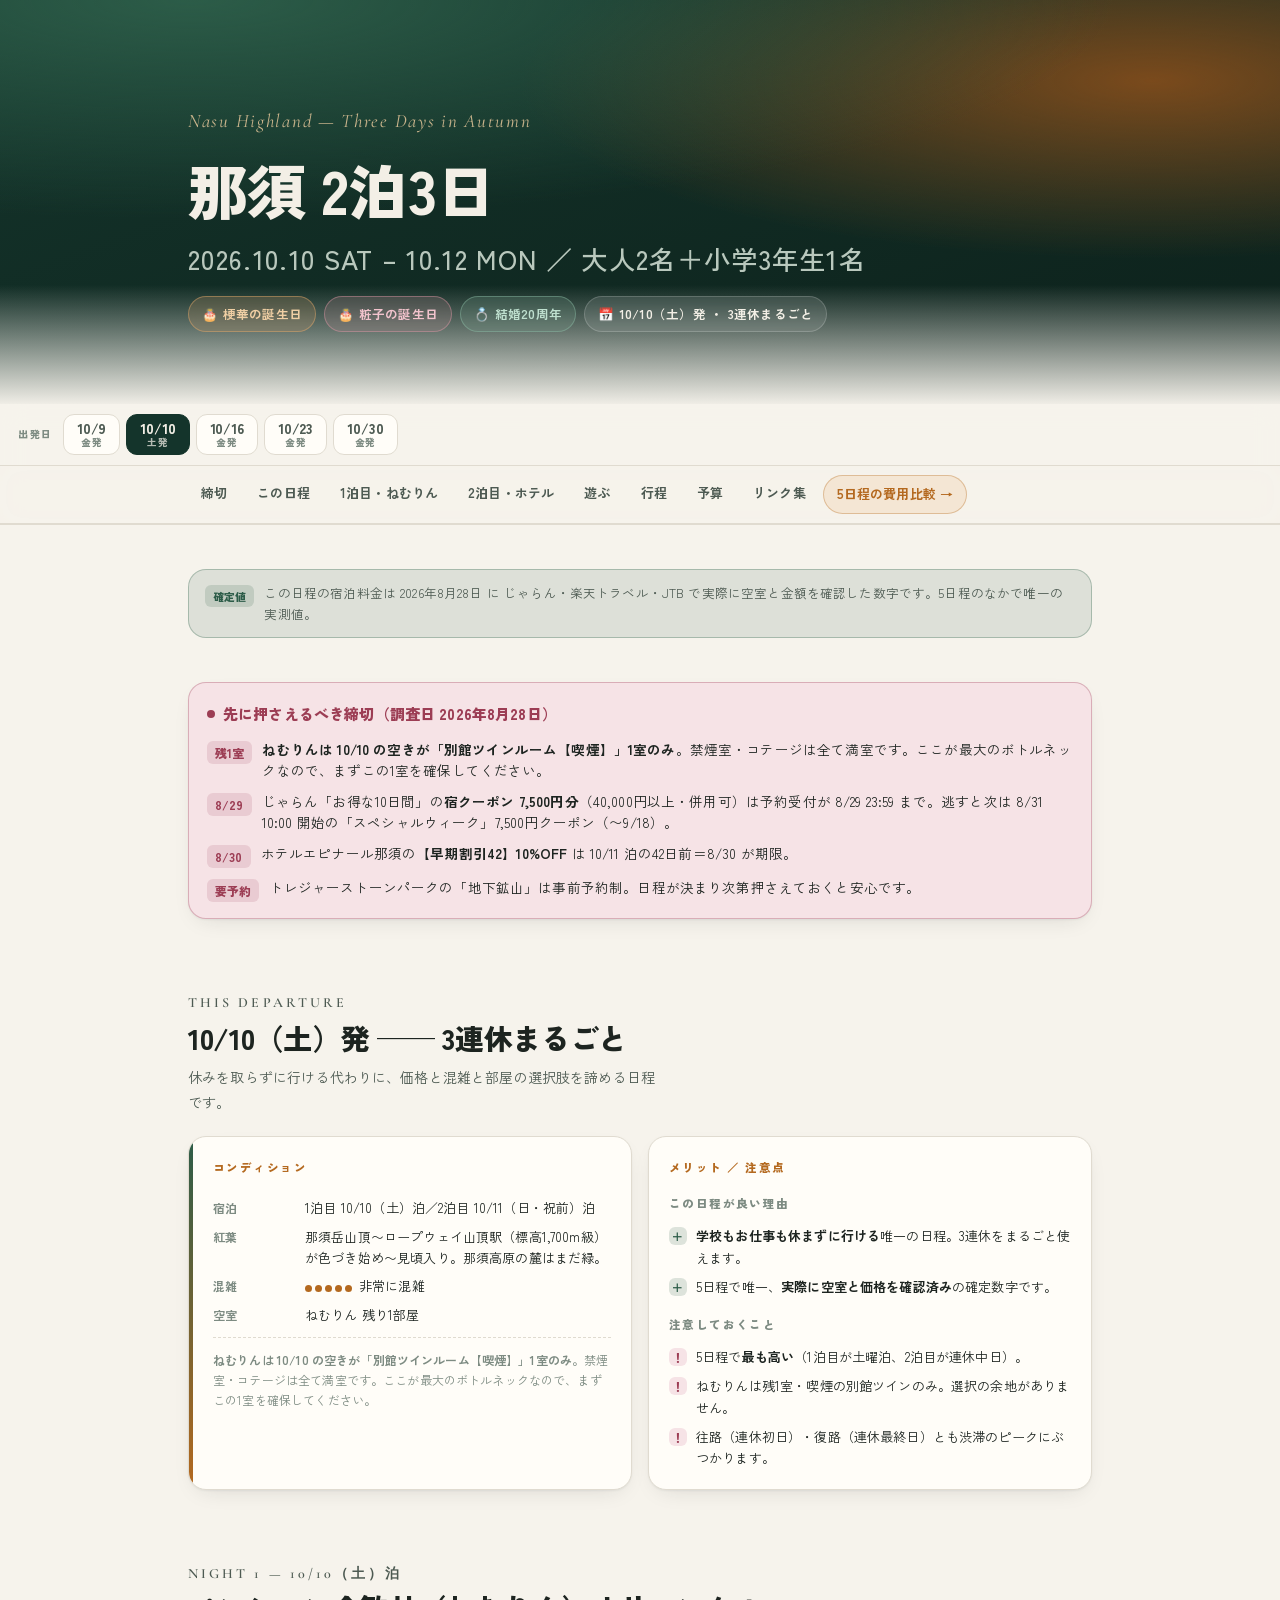
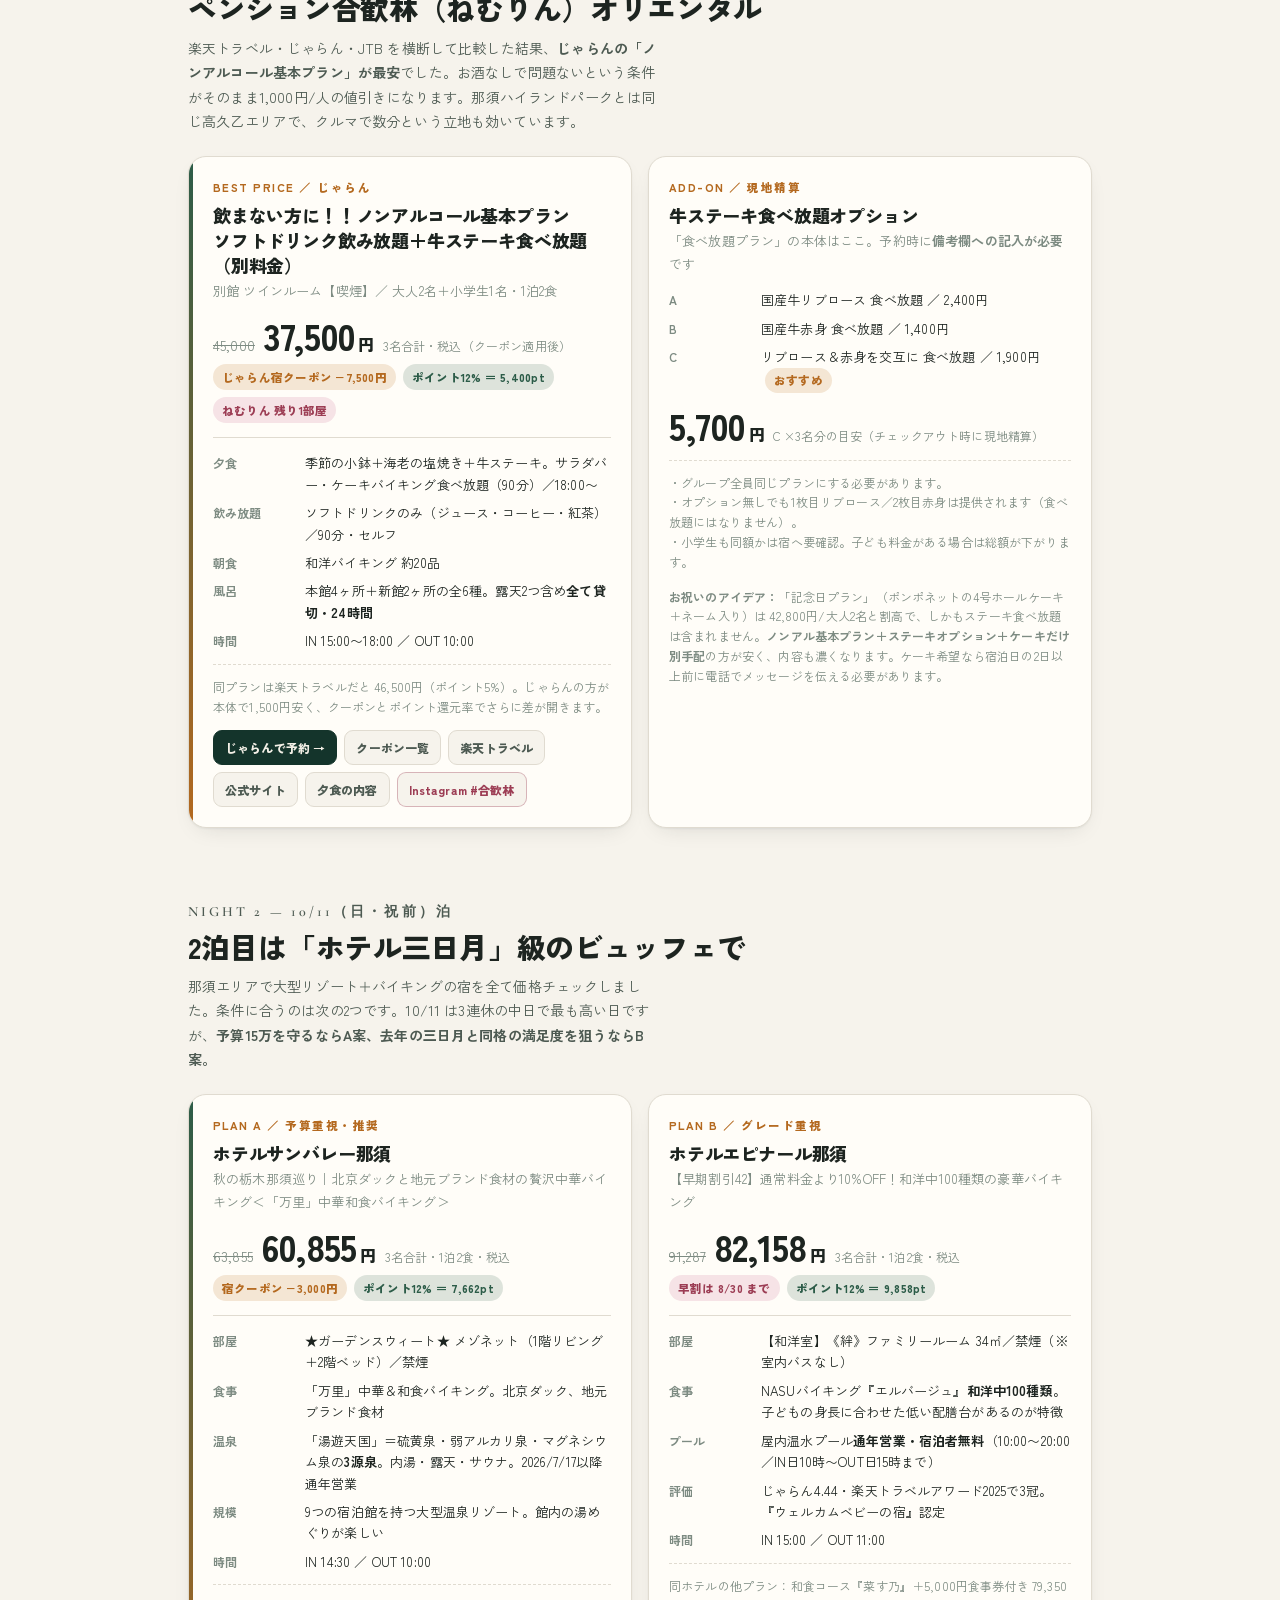
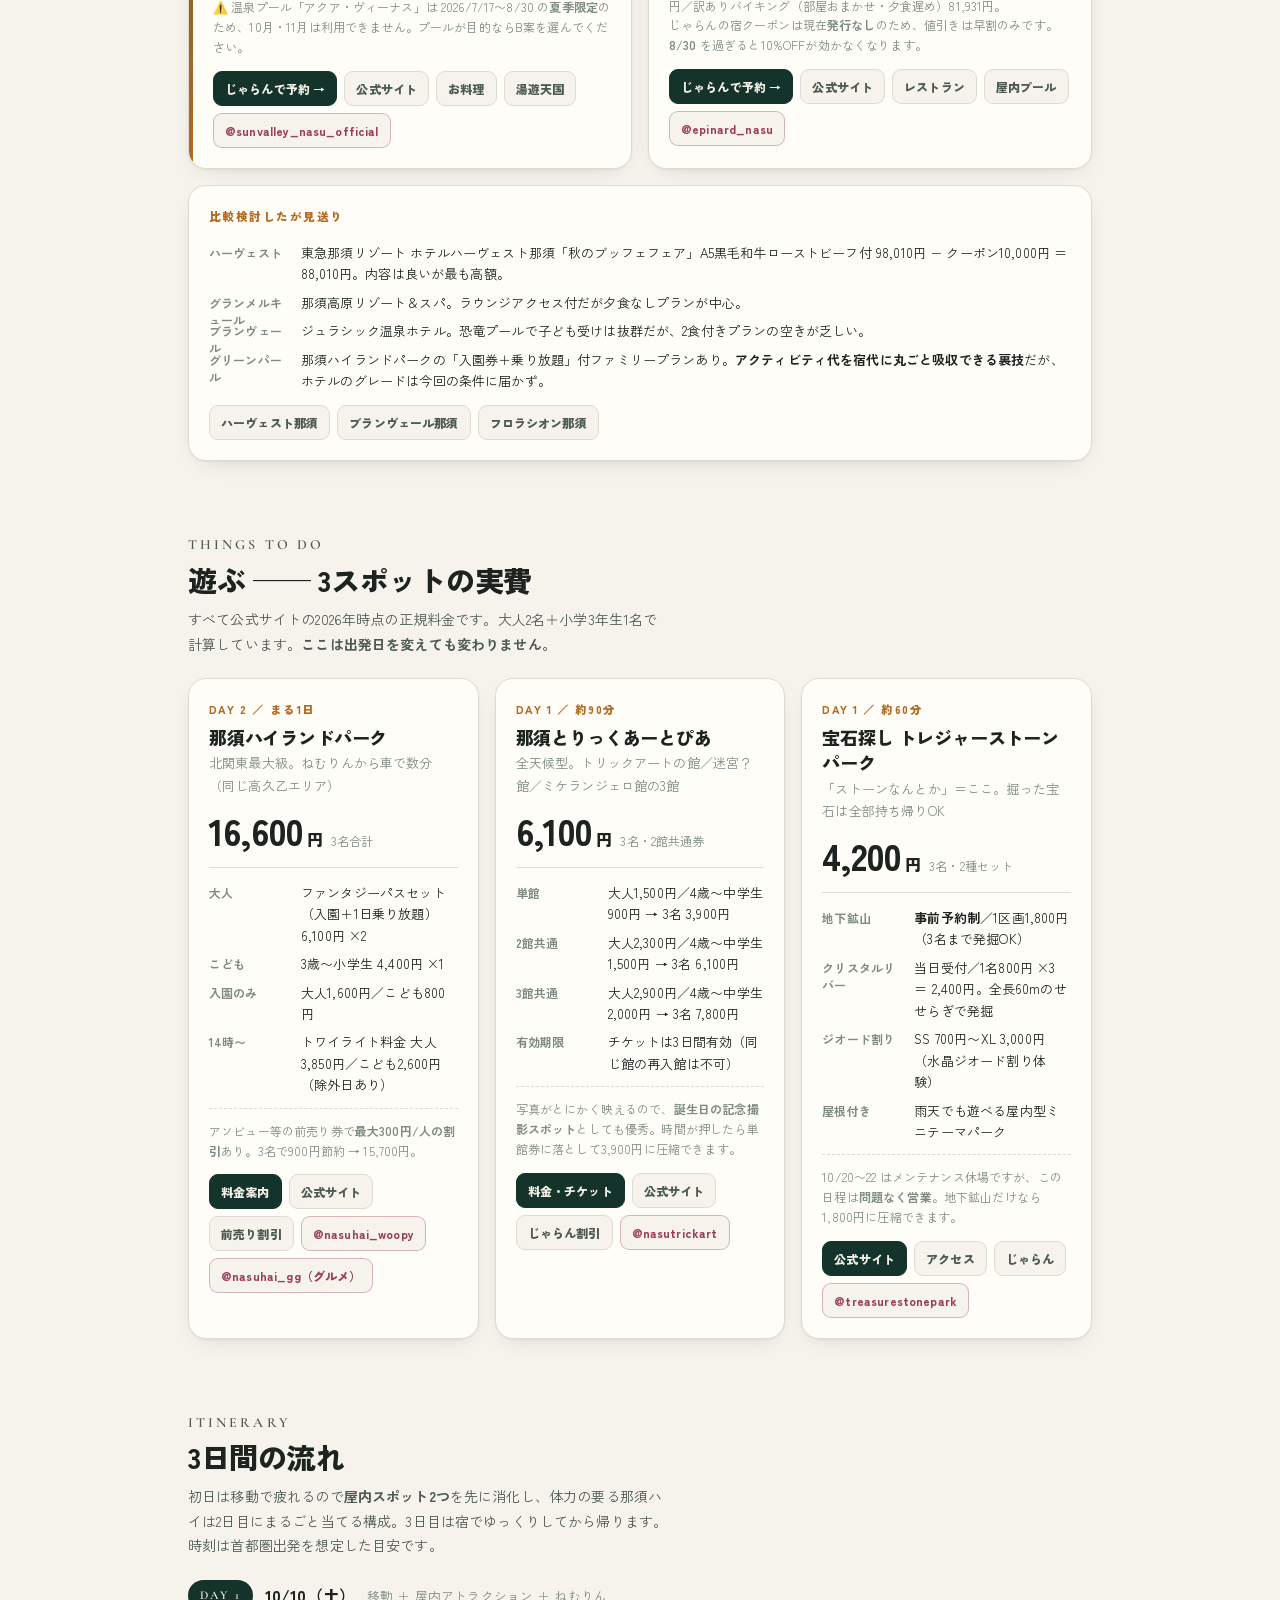
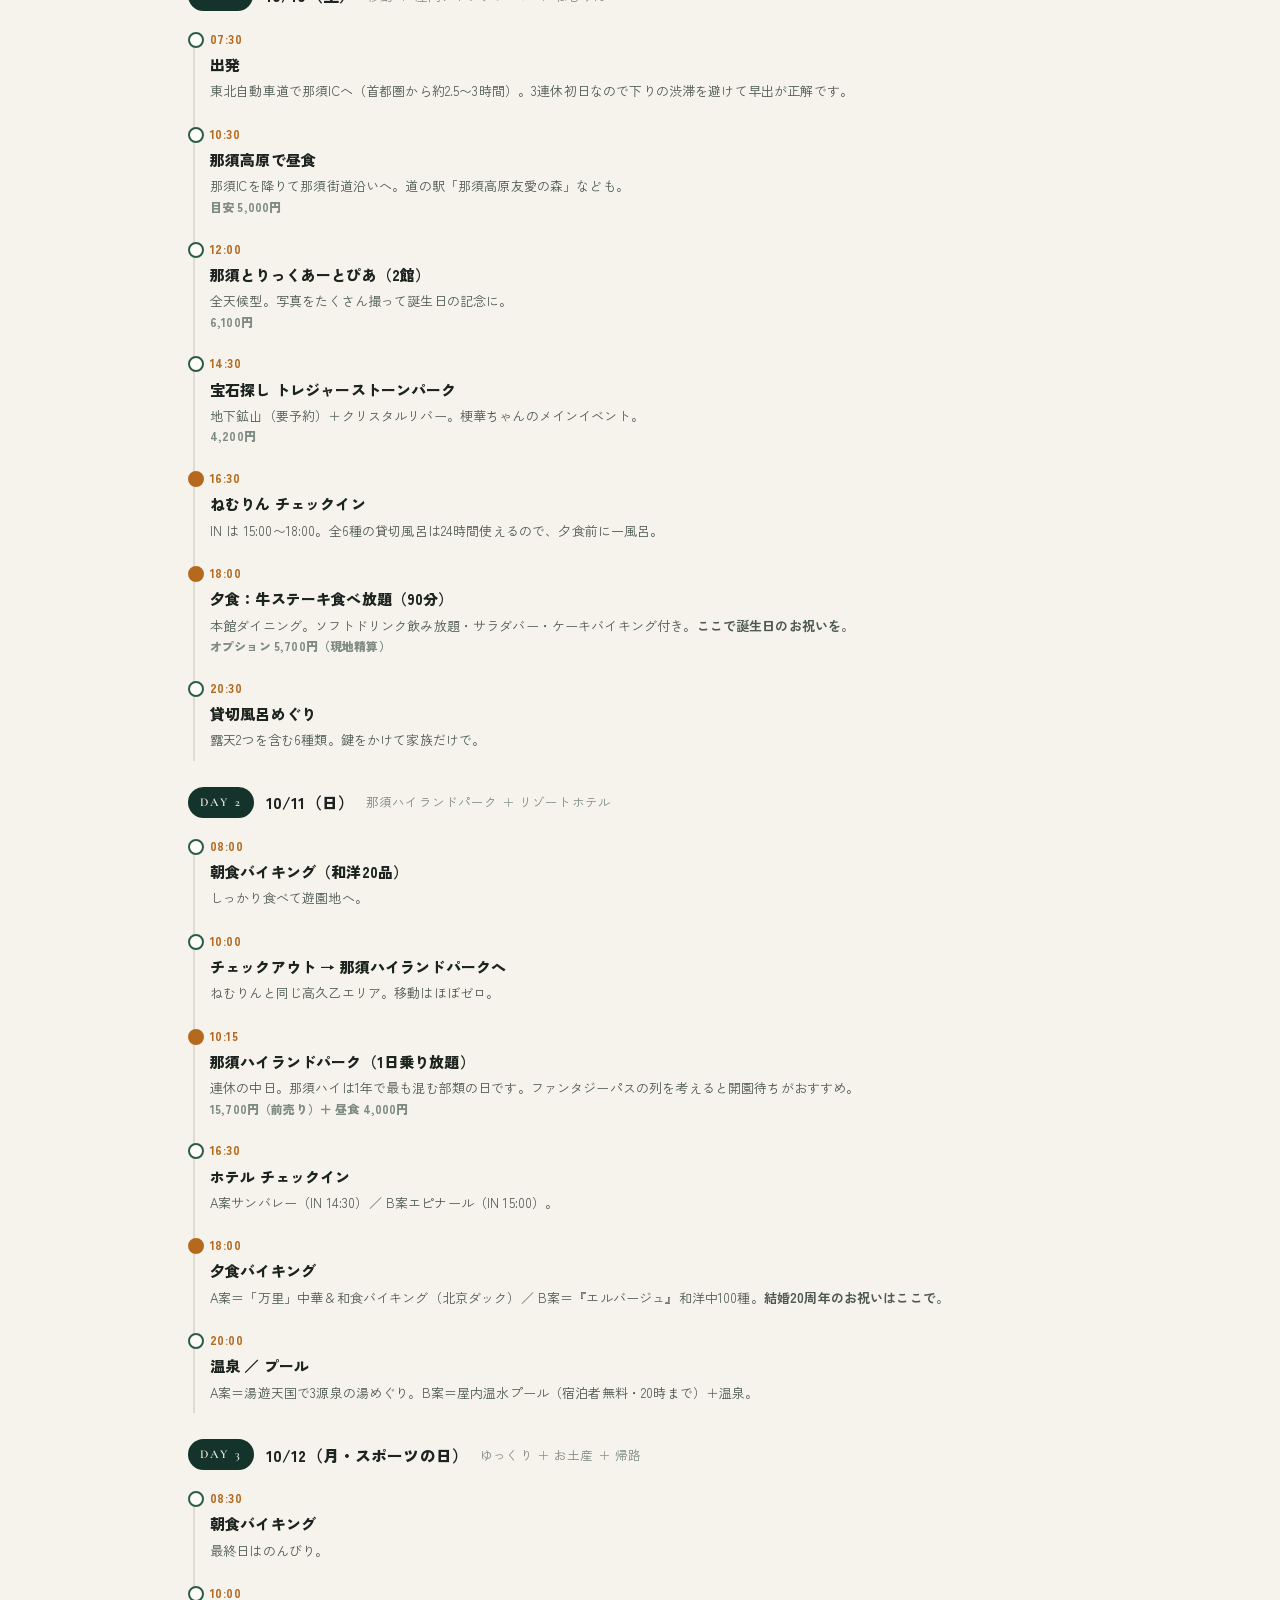
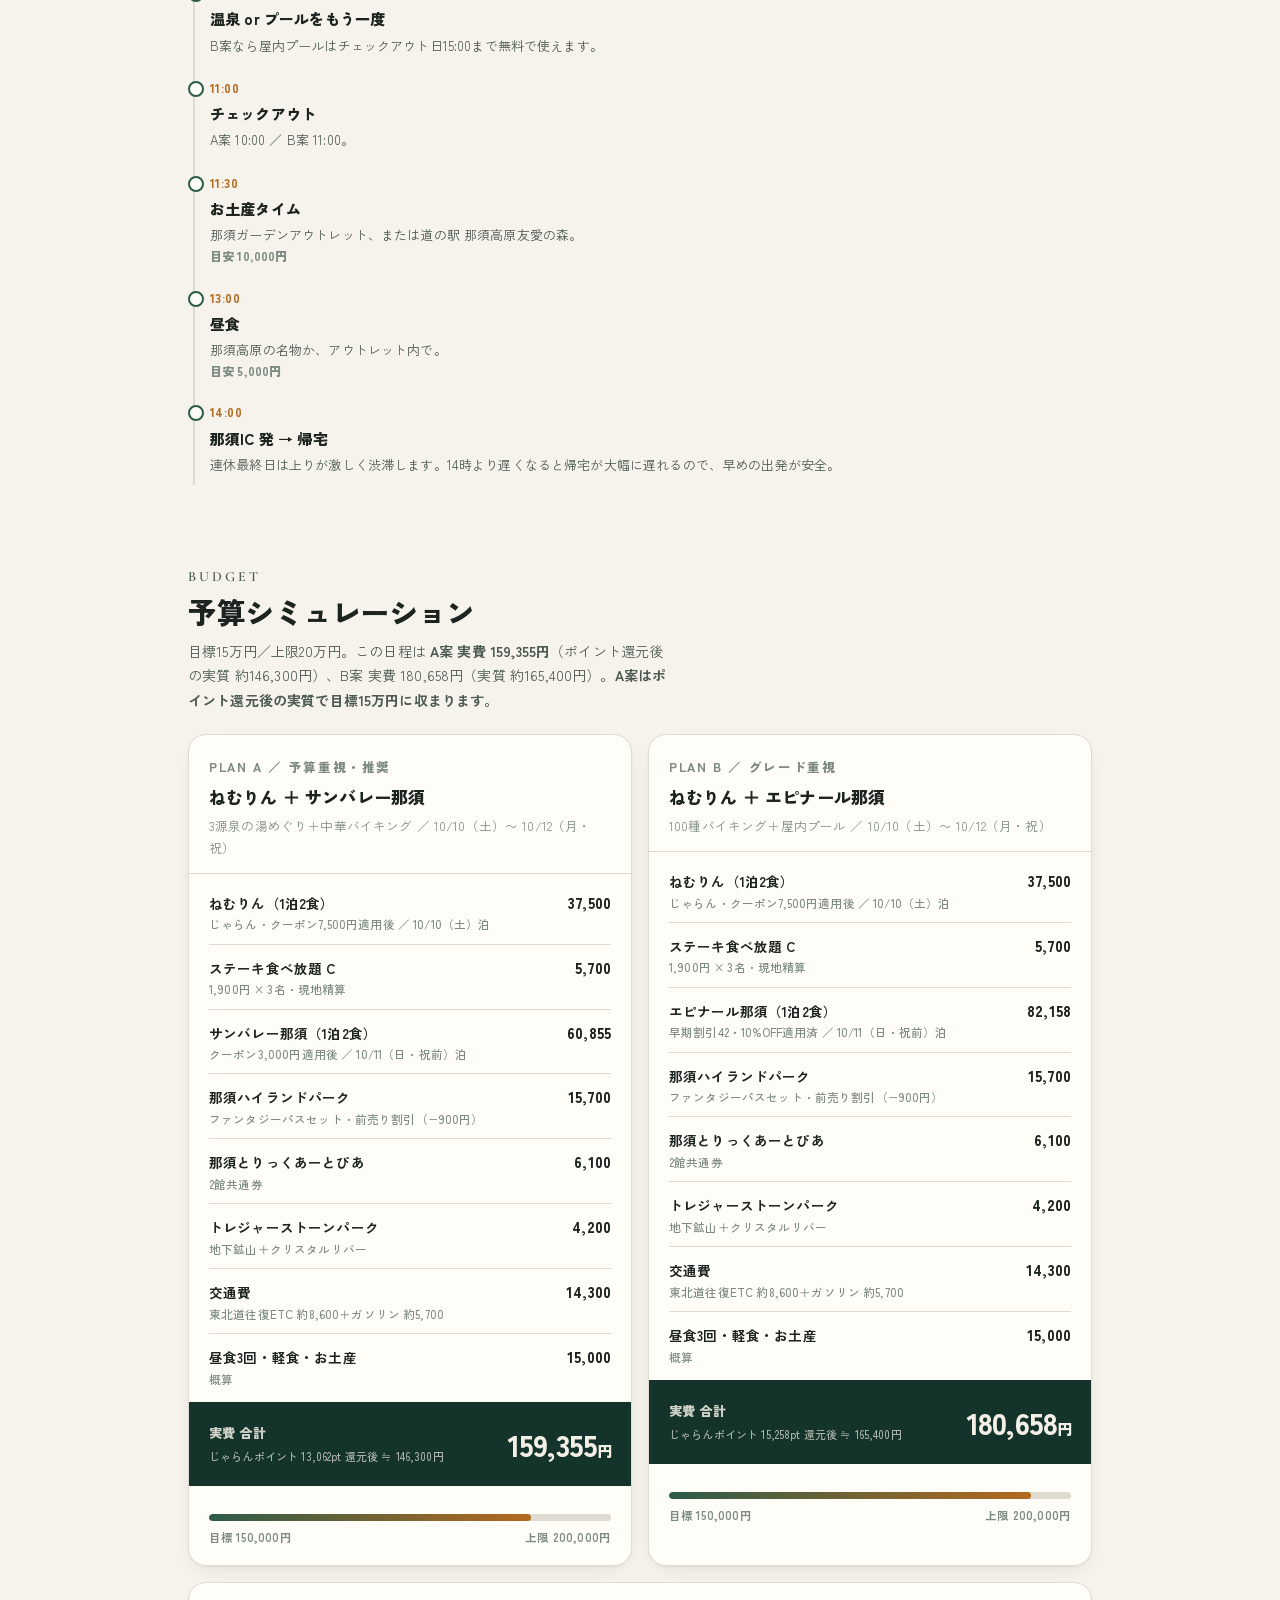
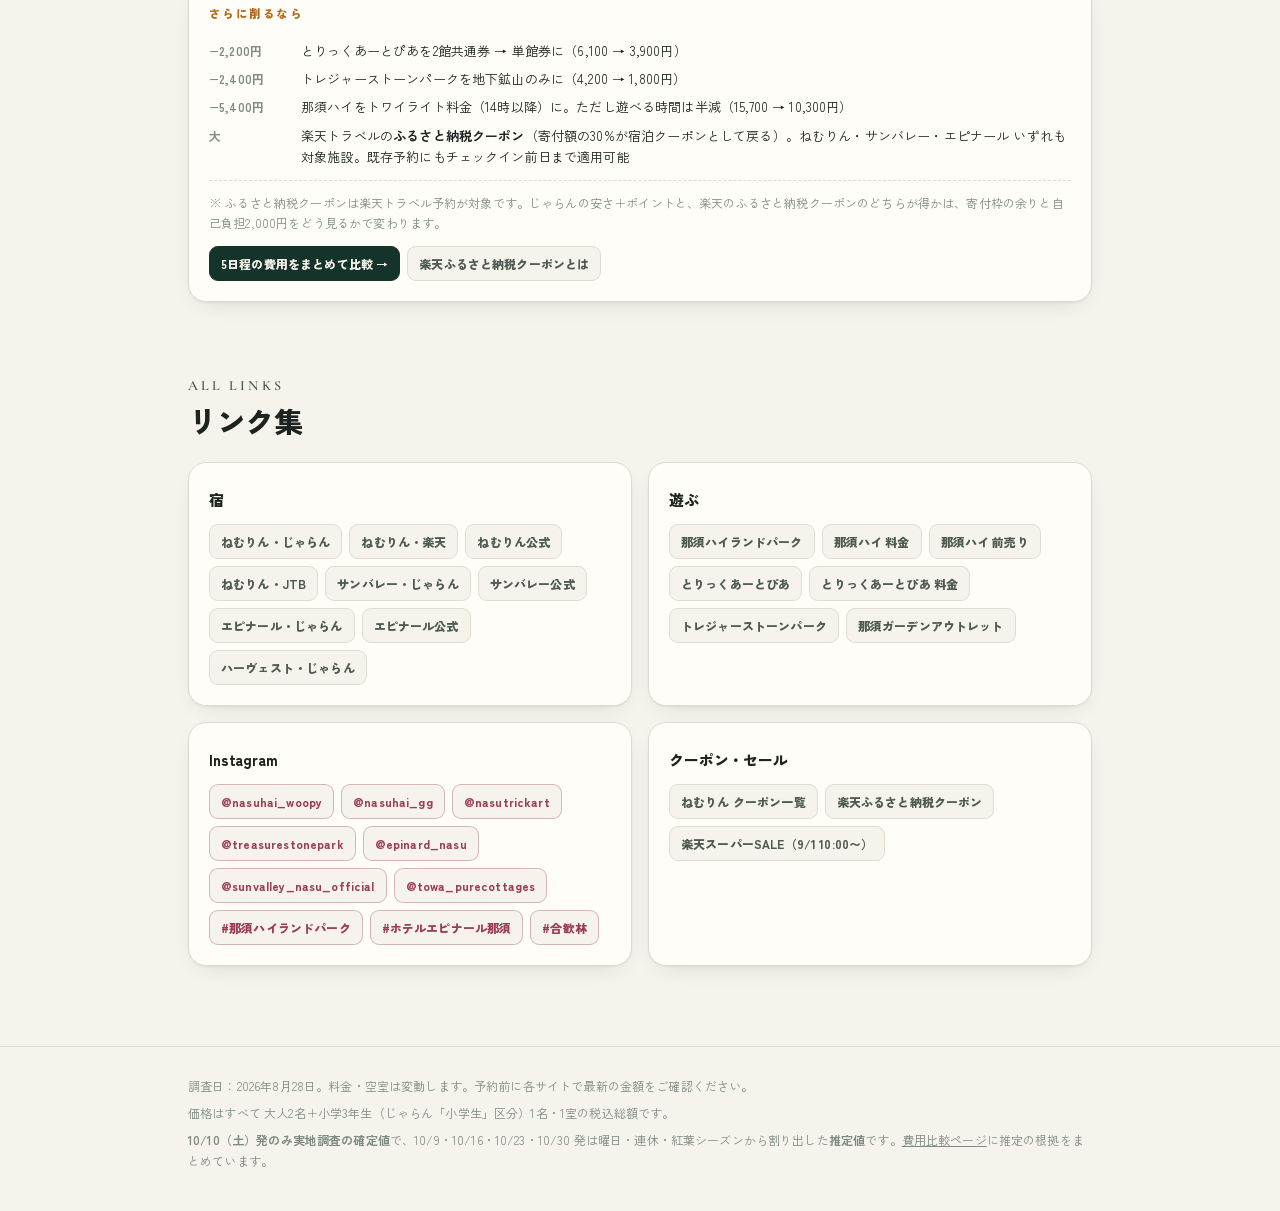
==== commit 0974869e: "出発日5パターンのタブ切り替えと費用比較ページを追加 10/10（土）発の1パターンだけだった計画ページを、10/9・10/16・10/23・10/30 （いずれも金曜）発を加えた5パターンに拡張し、" ====
--- a/index.html
+++ b/index.html
@@ -3,275 +3,92 @@
 <head>
 <meta charset="utf-8">
 <meta name="viewport" content="width=device-width, initial-scale=1, viewport-fit=cover">
-<title>那須 3日間 ── 2026.10.10-12</title>
-<meta name="description" content="梗華の誕生日・粧子の誕生日・結婚20周年を兼ねた那須2泊3日の旅行計画">
+<title>那須 3日間 ── 出発日5パターン比較</title>
+<meta name="description" content="梗華の誕生日・粧子の誕生日・結婚20周年を兼ねた那須2泊3日の旅行計画。10/9・10/10・10/16・10/23・10/30 の5つの出発日をタブで切り替えて比較できます。">
 <meta name="theme-color" content="#14342b">
 <link rel="preconnect" href="https://fonts.googleapis.com">
 <link rel="preconnect" href="https://fonts.gstatic.com" crossorigin>
 <link href="https://fonts.googleapis.com/css2?family=Zen+Kaku+Gothic+New:wght@400;500;700;900&family=Cormorant+Garamond:ital,wght@0,500;0,600;1,500&display=swap" rel="stylesheet">
-<style>
-:root{
-  --bg:#f6f3ec;
-  --bg-2:#fffdf8;
-  --ink:#1d2420;
-  --ink-2:#4d5a52;
-  --ink-3:#7d8b82;
-  --line:#e0dbd0;
-  --green:#14342b;
-  --green-2:#2c5c48;
-  --amber:#b4691f;
-  --amber-soft:#f4e6d4;
-  --rose:#9c3d54;
-  --rose-soft:#f6e3e6;
-  --shadow:0 1px 2px rgba(29,36,32,.05), 0 8px 24px -12px rgba(29,36,32,.18);
-  --shadow-lg:0 2px 4px rgba(29,36,32,.06), 0 24px 48px -20px rgba(29,36,32,.28);
-  --r:18px;
-  --maxw:940px;
-}
-@media (prefers-color-scheme: dark){
-  :root{
-    --bg:#10120f;
-    --bg-2:#191d19;
-    --ink:#eae7df;
-    --ink-2:#a9b3ac;
-    --ink-3:#7c877f;
-    --line:#2b312c;
-    --green:#dfe9df;
-    --green-2:#8fc0a9;
-    --amber:#e0a86a;
-    --amber-soft:#33281c;
-    --rose:#e59aa9;
-    --rose-soft:#332226;
-    --shadow:0 1px 2px rgba(0,0,0,.4), 0 8px 24px -12px rgba(0,0,0,.7);
-    --shadow-lg:0 2px 4px rgba(0,0,0,.5), 0 24px 48px -20px rgba(0,0,0,.8);
-  }
-}
-*{box-sizing:border-box;margin:0;padding:0}
-html{-webkit-text-size-adjust:100%;scroll-behavior:smooth;scroll-padding-top:72px}
-body{
-  background:var(--bg);color:var(--ink);
-  font-family:"Zen Kaku Gothic New",-apple-system,BlinkMacSystemFont,"Hiragino Sans","Noto Sans JP",sans-serif;
-  font-size:15px;line-height:1.75;letter-spacing:.01em;
-  -webkit-font-smoothing:antialiased;
-  padding-bottom:env(safe-area-inset-bottom);
-}
-a{color:inherit}
-.wrap{max-width:var(--maxw);margin:0 auto;padding:0 18px}
-
-/* ---------- hero ---------- */
-.hero{
-  position:relative;overflow:hidden;
-  background:
-    radial-gradient(120% 90% at 15% 0%, #2c5c48 0%, transparent 60%),
-    radial-gradient(90% 80% at 90% 20%, #7a4a1c 0%, transparent 55%),
-    linear-gradient(160deg,#14342b 0%,#0d211b 100%);
-  color:#f3efe6;
-  padding:clamp(56px,13vw,104px) 0 clamp(40px,9vw,72px);
-}
-.hero::after{
-  content:"";position:absolute;inset:auto 0 -1px 0;height:120px;
-  background:linear-gradient(to bottom,transparent,var(--bg));
-  opacity:.98;pointer-events:none;
-}
-.hero .wrap{position:relative;z-index:1}
-.eyebrow{
-  font-family:"Cormorant Garamond",serif;font-style:italic;
-  font-size:clamp(15px,3.4vw,19px);letter-spacing:.09em;color:#c9b48c;
-}
-.hero h1{
-  font-size:clamp(32px,8.6vw,60px);line-height:1.18;font-weight:900;
-  letter-spacing:-.015em;margin:.28em 0 .34em;
-}
-.hero h1 small{display:block;font-size:.44em;font-weight:500;letter-spacing:.05em;color:#b9c8bd;margin-top:.7em}
-.badges{display:flex;flex-wrap:wrap;gap:8px;margin-top:22px}
-.badge{
-  font-size:12.5px;font-weight:700;letter-spacing:.02em;
-  padding:6px 13px;border-radius:999px;
-  background:rgba(255,255,255,.1);border:1px solid rgba(255,255,255,.18);
-  backdrop-filter:blur(4px);
-}
-.badge.b1{background:rgba(230,168,106,.18);border-color:rgba(230,168,106,.45);color:#f0cfa4}
-.badge.b2{background:rgba(229,154,169,.16);border-color:rgba(229,154,169,.42);color:#f2c3cd}
-.badge.b3{background:rgba(143,192,169,.16);border-color:rgba(143,192,169,.42);color:#bfe0cf}
-
-/* ---------- nav ---------- */
-nav{
-  position:sticky;top:0;z-index:40;
-  background:color-mix(in srgb,var(--bg) 88%,transparent);
-  backdrop-filter:saturate(1.6) blur(12px);
-  border-bottom:1px solid var(--line);
-}
-nav .wrap{display:flex;gap:4px;overflow-x:auto;scrollbar-width:none;padding-top:9px;padding-bottom:9px}
-nav .wrap::-webkit-scrollbar{display:none}
-nav a{
-  flex:0 0 auto;text-decoration:none;font-size:13px;font-weight:700;
-  color:var(--ink-2);padding:7px 13px;border-radius:999px;white-space:nowrap;
-  transition:background .18s,color .18s;
-}
-nav a:hover,nav a:focus-visible{background:var(--bg-2);color:var(--ink)}
-
-/* ---------- section ---------- */
-section{padding:clamp(40px,8vw,64px) 0 0}
-.sec-head{margin-bottom:22px}
-.sec-num{
-  font-family:"Cormorant Garamond",serif;font-size:13px;letter-spacing:.22em;
-  color:var(--amber);font-weight:600;text-transform:uppercase;
-}
-.sec-head h2{font-size:clamp(21px,5vw,29px);line-height:1.35;font-weight:900;letter-spacing:-.01em;margin-top:2px}
-.sec-head p{color:var(--ink-2);font-size:14px;margin-top:8px;max-width:60ch}
-
-/* ---------- alert ---------- */
-.alert{
-  margin-top:clamp(28px,6vw,44px);
-  border-radius:var(--r);padding:18px 18px 16px;
-  background:var(--rose-soft);border:1px solid color-mix(in srgb,var(--rose) 32%,transparent);
-  box-shadow:var(--shadow);
-}
-.alert h3{font-size:15px;font-weight:900;color:var(--rose);display:flex;align-items:center;gap:8px}
-.alert h3::before{content:"";width:8px;height:8px;border-radius:50%;background:var(--rose);flex:0 0 auto;
-  box-shadow:0 0 0 0 color-mix(in srgb,var(--rose) 60%,transparent);animation:pulse 2.2s infinite}
-@keyframes pulse{70%{box-shadow:0 0 0 10px transparent}100%{box-shadow:0 0 0 0 transparent}}
-.alert ul{list-style:none;margin-top:11px;display:grid;gap:9px}
-.alert li{font-size:13.5px;line-height:1.6;display:flex;gap:10px;align-items:flex-start}
-.alert li b{color:var(--rose);font-weight:900;flex:0 0 auto;font-size:12px;
-  background:color-mix(in srgb,var(--rose) 14%,transparent);padding:2px 8px;border-radius:6px;margin-top:2px}
-
-/* ---------- cards ---------- */
-.grid{display:grid;gap:16px}
-@media(min-width:720px){.grid.g2{grid-template-columns:1fr 1fr}.grid.g3{grid-template-columns:repeat(3,1fr)}}
-.card{
-  background:var(--bg-2);border:1px solid var(--line);border-radius:var(--r);
-  padding:20px;box-shadow:var(--shadow);position:relative;overflow:hidden;
-}
-.card.accent::before{content:"";position:absolute;inset:0 auto 0 0;width:4px;background:linear-gradient(var(--green-2),var(--amber))}
-.card.accent{padding-left:24px}
-.kicker{font-size:11.5px;font-weight:900;letter-spacing:.13em;color:var(--amber);text-transform:uppercase}
-.card h3{font-size:18px;font-weight:900;line-height:1.4;margin:6px 0 2px;letter-spacing:-.01em}
-.card .sub{font-size:13px;color:var(--ink-3);margin-bottom:14px}
-.price{display:flex;align-items:baseline;gap:8px;flex-wrap:wrap;margin:14px 0 6px}
-.price .num{font-size:clamp(28px,7vw,36px);font-weight:900;letter-spacing:-.03em;line-height:1;font-feature-settings:"tnum"}
-.price .yen{font-size:16px;font-weight:900;margin-left:-3px}
-.price .was{font-size:14px;color:var(--ink-3);text-decoration:line-through;font-feature-settings:"tnum"}
-.price .unit{font-size:12px;color:var(--ink-3)}
-.pill{display:inline-block;font-size:11.5px;font-weight:800;padding:3px 9px;border-radius:999px;
-  background:var(--amber-soft);color:var(--amber);letter-spacing:.02em}
-.pill.g{background:color-mix(in srgb,var(--green-2) 16%,transparent);color:var(--green-2)}
-.pill.r{background:var(--rose-soft);color:var(--rose)}
-.spec{list-style:none;display:grid;gap:7px;margin:14px 0 0;border-top:1px solid var(--line);padding-top:14px}
-.spec li{display:grid;grid-template-columns:82px 1fr;gap:10px;font-size:13px;align-items:start}
-.spec li span{color:var(--ink-3);font-size:12px;font-weight:700;padding-top:1px}
-.note{font-size:12px;color:var(--ink-3);line-height:1.65;margin-top:12px;padding-top:12px;border-top:1px dashed var(--line)}
-
-/* ---------- link chips ---------- */
-.links{display:flex;flex-wrap:wrap;gap:7px;margin-top:14px}
-.links a{
-  display:inline-flex;align-items:center;gap:5px;text-decoration:none;
-  font-size:12px;font-weight:800;padding:6px 11px;border-radius:9px;
-  border:1px solid var(--line);background:var(--bg);color:var(--ink-2);
-  transition:border-color .18s,color .18s,transform .18s;
-}
-.links a:hover{border-color:var(--green-2);color:var(--green-2);transform:translateY(-1px)}
-.links a.ig{border-color:color-mix(in srgb,var(--rose) 34%,transparent);color:var(--rose)}
-.links a.ig:hover{border-color:var(--rose)}
-.links a.primary{background:var(--green);border-color:var(--green);color:#f3efe6}
-@media (prefers-color-scheme: dark){.links a.primary{color:#10120f}}
-.links a.primary:hover{transform:translateY(-1px)}
-
-/* ---------- timeline ---------- */
-.day{margin-top:18px}
-.day-head{display:flex;align-items:center;gap:12px;margin-bottom:14px}
-.day-tag{
-  font-family:"Cormorant Garamond",serif;font-size:12px;letter-spacing:.18em;font-weight:600;
-  color:#f3efe6;background:var(--green);padding:5px 12px;border-radius:999px;
-}
-@media (prefers-color-scheme: dark){.day-tag{color:#10120f;background:var(--green-2)}}
-.day-head strong{font-size:16px;font-weight:900}
-.day-head em{font-style:normal;font-size:12.5px;color:var(--ink-3)}
-.tl{list-style:none;position:relative;padding-left:22px}
-.tl::before{content:"";position:absolute;left:5px;top:8px;bottom:8px;width:2px;background:var(--line)}
-.tl li{position:relative;padding:0 0 18px}
-.tl li::before{
-  content:"";position:absolute;left:-22px;top:7px;width:12px;height:12px;border-radius:50%;
-  background:var(--bg-2);border:2px solid var(--green-2);
-}
-.tl li.hl::before{background:var(--amber);border-color:var(--amber)}
-.tl time{font-size:12px;font-weight:900;color:var(--amber);letter-spacing:.04em;font-feature-settings:"tnum"}
-.tl b{display:block;font-size:15px;font-weight:800;margin:1px 0 2px}
-.tl p{font-size:13px;color:var(--ink-2);line-height:1.65}
-.tl .cost{font-size:12px;font-weight:800;color:var(--ink-3);font-feature-settings:"tnum"}
-
-/* ---------- budget ---------- */
-.budget{border-radius:var(--r);border:1px solid var(--line);background:var(--bg-2);overflow:hidden;box-shadow:var(--shadow)}
-.budget-head{padding:18px 20px 14px;border-bottom:1px solid var(--line)}
-.budget-head .kicker{margin-bottom:4px}
-.budget-head h3{font-size:17px;font-weight:900}
-.budget-head p{font-size:12.5px;color:var(--ink-3);margin-top:3px}
-.rows{padding:6px 20px 4px}
-.row{display:grid;grid-template-columns:1fr auto;gap:12px;padding:10px 0;border-bottom:1px solid var(--line);align-items:baseline}
-.row:last-child{border-bottom:none}
-.row .lbl{font-size:13.5px;font-weight:700}
-.row .lbl small{display:block;font-size:11.5px;font-weight:500;color:var(--ink-3);line-height:1.5;margin-top:1px}
-.row .val{font-size:15px;font-weight:900;font-feature-settings:"tnum";white-space:nowrap}
-.total{background:var(--green);color:#f3efe6;padding:16px 20px;display:grid;grid-template-columns:1fr auto;gap:10px;align-items:center}
-@media (prefers-color-scheme: dark){.total{background:var(--bg);border-top:1px solid var(--line);color:var(--ink)}}
-.total .lbl{font-size:13px;font-weight:800;opacity:.85}
-.total .lbl small{display:block;font-size:11px;font-weight:500;opacity:.8;margin-top:2px}
-.total .val{font-size:clamp(24px,6vw,30px);font-weight:900;letter-spacing:-.03em;font-feature-settings:"tnum"}
-.meter{height:7px;border-radius:99px;background:var(--line);overflow:hidden;margin-top:14px}
-.meter i{display:block;height:100%;border-radius:99px;background:linear-gradient(90deg,var(--green-2),var(--amber))}
-.meter-cap{display:flex;justify-content:space-between;font-size:11.5px;color:var(--ink-3);margin-top:6px;font-weight:700}
-
-/* ---------- footer ---------- */
-footer{margin-top:clamp(48px,9vw,80px);padding:28px 0 40px;border-top:1px solid var(--line);color:var(--ink-3);font-size:12px}
-footer p+p{margin-top:6px}
-</style>
+<link rel="stylesheet" href="style.css">
 </head>
 <body>
 
 <header class="hero">
   <div class="wrap">
-    <p class="eyebrow">Nasu Highland &mdash; Three Days in Autumn</p>
-    <h1>那須 2泊3日<small>2026.10.10 SAT &ndash; 10.12 MON ／ 大人2名＋小学3年生1名</small></h1>
+    <p class="eyebrow" id="heroEyebrow">Nasu Highland &mdash; Three Days in Autumn</p>
+    <h1>那須 2泊3日<small id="heroSub">2026.10.10 SAT &ndash; 10.12 MON ／ 大人2名＋小学3年生1名</small></h1>
     <div class="badges">
       <span class="badge b1">🎂 梗華の誕生日</span>
       <span class="badge b2">🎂 粧子の誕生日</span>
       <span class="badge b3">💍 結婚20周年</span>
+      <span class="badge" id="heroType">3連休まるごと</span>
     </div>
   </div>
 </header>
 
-<nav>
-  <div class="wrap">
-    <a href="#alert">締切</a>
-    <a href="#stay1">1泊目・ねむりん</a>
-    <a href="#stay2">2泊目・ホテル</a>
-    <a href="#play">遊ぶ</a>
-    <a href="#plan">行程</a>
-    <a href="#budget">予算</a>
-    <a href="#links">リンク集</a>
-  </div>
-</nav>
+<div class="topbar">
+  <div class="tabsrow">
+    <span class="tabs-lbl">出発日</span>
+    <div class="tabs" id="tabs" role="tablist" aria-label="出発日を切り替え"></div>
+  </div>
+  <nav>
+    <div class="wrap">
+      <a href="#alert">締切</a>
+      <a href="#profile">この日程</a>
+      <a href="#stay1">1泊目・ねむりん</a>
+      <a href="#stay2">2泊目・ホテル</a>
+      <a href="#play">遊ぶ</a>
+      <a href="#plan">行程</a>
+      <a href="#budget">予算</a>
+      <a href="#links">リンク集</a>
+      <a class="cmp" href="compare.html">5日程の費用比較 →</a>
+    </div>
+  </nav>
+</div>
 
 <main>
+
+<!-- ============ ESTIMATE BANNER ============ -->
+<div class="wrap"><div id="estbar"></div></div>
 
 <!-- ============ ALERT ============ -->
 <div class="wrap" id="alert">
   <div class="alert">
-    <h3>先に押さえるべき締切（調査日 2026年8月28日）</h3>
-    <ul>
-      <li><b>残1室</b><span><strong>ねむりんは 10/10 の空きが「別館ツインルーム【喫煙】」1室のみ</strong>。禁煙室・コテージは全て満室です。ここが最大のボトルネックなので、まずこの1室を確保してください。</span></li>
-      <li><b>8/29</b><span>じゃらん「お得な10日間」の<strong>宿クーポン 7,500円分</strong>（40,000円以上・併用可）は予約受付が 8/29 23:59 まで。逃すと次は 8/31 10:00 開始の「スペシャルウィーク」7,500円クーポン（〜9/18）。</span></li>
-      <li><b>8/30</b><span>ホテルエピナール那須の<strong>【早期割引42】10%OFF</strong> は 10/11 泊の42日前＝8/30 が期限。</span></li>
-      <li><b>要予約</b><span>トレジャーストーンパークの「地下鉱山」は事前予約制。日程が決まり次第押さえておくと安心です。</span></li>
-    </ul>
+    <h3 id="alertHead">先に押さえるべき締切（調査日 2026年8月28日）</h3>
+    <ul id="alertList"></ul>
   </div>
 </div>
+
+<!-- ============ PROFILE ============ -->
+<section id="profile">
+  <div class="wrap">
+    <div class="sec-head">
+      <p class="sec-num">This departure</p>
+      <h2 id="profileTitle">この出発日の特徴</h2>
+      <p id="profileVerdict"></p>
+    </div>
+    <div class="grid g2">
+      <div class="card accent">
+        <p class="kicker">コンディション</p>
+        <ul class="spec" style="border-top:none;padding-top:6px" id="profileCond"></ul>
+        <p class="note" id="profileAvailNote"></p>
+      </div>
+      <div class="card">
+        <p class="kicker">メリット ／ 注意点</p>
+        <p class="pc-head">この日程が良い理由</p>
+        <ul class="pc" id="profilePros"></ul>
+        <p class="pc-head">注意しておくこと</p>
+        <ul class="pc bad" id="profileCons"></ul>
+      </div>
+    </div>
+  </div>
+</section>
 
 <!-- ============ STAY 1 ============ -->
 <section id="stay1">
   <div class="wrap">
     <div class="sec-head">
-      <p class="sec-num">Night 1 &mdash; 10.10 Sat</p>
+      <p class="sec-num" id="stay1Num">Night 1</p>
       <h2>ペンション合歓林（ねむりん）オリエンタル</h2>
       <p>楽天トラベル・じゃらん・JTB を横断して比較した結果、<strong>じゃらんの「ノンアルコール基本プラン」が最安</strong>でした。お酒なしで問題ないという条件がそのまま1,000円/人の値引きになります。那須ハイランドパークとは同じ高久乙エリアで、クルマで数分という立地も効いています。</p>
     </div>
@@ -280,17 +97,9 @@
       <div class="card accent">
         <p class="kicker">Best price ／ じゃらん</p>
         <h3>飲まない方に！！ノンアルコール基本プラン<br>ソフトドリンク飲み放題＋牛ステーキ食べ放題（別料金）</h3>
-        <p class="sub">別館 ツインルーム【喫煙】／ 大人2名＋小学生1名・1泊2食</p>
-        <div class="price">
-          <span class="was">45,000</span>
-          <span class="num">37,500</span><span class="yen">円</span>
-          <span class="unit">3名合計・税込（クーポン適用後）</span>
-        </div>
-        <div class="links" style="margin-top:2px">
-          <span class="pill">じゃらん宿クーポン −7,500円</span>
-          <span class="pill g">ポイント12% ＝ 5,400pt</span>
-          <span class="pill r">残り1部屋</span>
-        </div>
+        <p class="sub" id="stay1Room">別館 ツインルーム ／ 大人2名＋小学生1名・1泊2食</p>
+        <div class="price" id="stay1Price"></div>
+        <div class="links" style="margin-top:2px" id="stay1Pills"></div>
         <ul class="spec">
           <li><span>夕食</span>季節の小鉢＋海老の塩焼き＋牛ステーキ。サラダバー・ケーキバイキング食べ放題（90分）／18:00〜</li>
           <li><span>飲み放題</span>ソフトドリンクのみ（ジュース・コーヒー・紅茶）／90分・セルフ</li>
@@ -298,7 +107,7 @@
           <li><span>風呂</span>本館4ヶ所＋新館2ヶ所の全6種。露天2つ含め<strong>全て貸切・24時間</strong></li>
           <li><span>時間</span>IN 15:00〜18:00 ／ OUT 10:00</li>
         </ul>
-        <p class="note">同プランは楽天トラベルだと 46,500円（ポイント5%）。じゃらんの方が本体で1,500円安く、クーポンとポイント還元率でさらに差が開きます。</p>
+        <p class="note" id="stay1Note"></p>
         <div class="links">
           <a class="primary" href="https://www.jalan.net/yad322459/plan/" target="_blank" rel="noopener">じゃらんで予約 →</a>
           <a href="https://www.jalan.net/yad322459/coupon/" target="_blank" rel="noopener">クーポン一覧</a>
@@ -335,9 +144,9 @@
 <section id="stay2">
   <div class="wrap">
     <div class="sec-head">
-      <p class="sec-num">Night 2 &mdash; 10.11 Sun</p>
+      <p class="sec-num" id="stay2Num">Night 2</p>
       <h2>2泊目は「ホテル三日月」級のビュッフェで</h2>
-      <p>那須エリアで大型リゾート＋バイキングの宿を全て価格チェックしました。10/11 は3連休の中日で最も高い日ですが、条件に合うのは次の2つです。<strong>予算15万を守るならA案、去年の三日月と同格の満足度を狙うならB案。</strong></p>
+      <p id="stay2Lead"></p>
     </div>
 
     <div class="grid g2">
@@ -345,15 +154,8 @@
         <p class="kicker">Plan A ／ 予算重視・推奨</p>
         <h3>ホテルサンバレー那須</h3>
         <p class="sub">秋の栃木那須巡り｜北京ダックと地元ブランド食材の贅沢中華バイキング＜「万里」中華和食バイキング＞</p>
-        <div class="price">
-          <span class="was">63,855</span>
-          <span class="num">60,855</span><span class="yen">円</span>
-          <span class="unit">3名合計・1泊2食・税込</span>
-        </div>
-        <div class="links" style="margin-top:2px">
-          <span class="pill">宿クーポン −3,000円</span>
-          <span class="pill g">ポイント12% ＝ 7,662pt</span>
-        </div>
+        <div class="price" id="svPrice"></div>
+        <div class="links" style="margin-top:2px" id="svPills"></div>
         <ul class="spec">
           <li><span>部屋</span>★ガーデンスウィート★ メゾネット（1階リビング＋2階ベッド）／禁煙</li>
           <li><span>食事</span>「万里」中華＆和食バイキング。北京ダック、地元ブランド食材</li>
@@ -361,7 +163,7 @@
           <li><span>規模</span>9つの宿泊館を持つ大型温泉リゾート。館内の湯めぐりが楽しい</li>
           <li><span>時間</span>IN 14:30 ／ OUT 10:00</li>
         </ul>
-        <p class="note">⚠️ 温泉プール「アクア・ヴィーナス」は 2026/7/17〜8/30 の<strong>夏季限定</strong>のため、10月は利用できません。プールが目的ならB案を選んでください。</p>
+        <p class="note">⚠️ 温泉プール「アクア・ヴィーナス」は 2026/7/17〜8/30 の<strong>夏季限定</strong>のため、10月・11月は利用できません。プールが目的ならB案を選んでください。</p>
         <div class="links">
           <a class="primary" href="https://www.jalan.net/yad331120/plan/" target="_blank" rel="noopener">じゃらんで予約 →</a>
           <a href="https://www.nasu3800.co.jp/" target="_blank" rel="noopener">公式サイト</a>
@@ -375,14 +177,8 @@
         <p class="kicker">Plan B ／ グレード重視</p>
         <h3>ホテルエピナール那須</h3>
         <p class="sub">【早期割引42】通常料金より10%OFF！和洋中100種類の豪華バイキング</p>
-        <div class="price">
-          <span class="num">82,158</span><span class="yen">円</span>
-          <span class="unit">3名合計・1泊2食・税込</span>
-        </div>
-        <div class="links" style="margin-top:2px">
-          <span class="pill r">早割は 8/30 まで</span>
-          <span class="pill g">ポイント12% ＝ 9,858pt</span>
-        </div>
+        <div class="price" id="epPrice"></div>
+        <div class="links" style="margin-top:2px" id="epPills"></div>
         <ul class="spec">
           <li><span>部屋</span>【和洋室】《絆》ファミリールーム 34㎡／禁煙（※室内バスなし）</li>
           <li><span>食事</span>NASUバイキング『エルバージュ』<strong>和洋中100種類</strong>。子どもの身長に合わせた低い配膳台があるのが特徴</li>
@@ -390,7 +186,7 @@
           <li><span>評価</span>じゃらん4.44・楽天トラベルアワード2025で3冠。『ウェルカムベビーの宿』認定</li>
           <li><span>時間</span>IN 15:00 ／ OUT 11:00</li>
         </ul>
-        <p class="note">同ホテルの他プラン：和食コース『菜す乃』＋5,000円食事券付き 79,350円／訳ありバイキング（部屋おまかせ・夕食遅め）81,931円。<br>じゃらんの宿クーポンは現在<strong>発行なし</strong>のため、値引きは早割のみです。</p>
+        <p class="note" id="epNote"></p>
         <div class="links">
           <a class="primary" href="https://www.jalan.net/yad339312/plan/" target="_blank" rel="noopener">じゃらんで予約 →</a>
           <a href="https://www.epinard.jp/" target="_blank" rel="noopener">公式サイト</a>
@@ -406,7 +202,7 @@
       <ul class="spec" style="border-top:none;padding-top:2px">
         <li><span>ハーヴェスト</span>東急那須リゾート ホテルハーヴェスト那須「秋のブッフェフェア」A5黒毛和牛ローストビーフ付 98,010円 − クーポン10,000円 ＝ 88,010円。内容は良いが最も高額。</li>
         <li><span>グランメルキュール</span>那須高原リゾート＆スパ。ラウンジアクセス付だが夕食なしプランが中心。</li>
-        <li><span>ブランヴェール</span>ジュラシック温泉ホテル。恐竜プールで子ども受けは抜群だが、10/11 は2食付きプランの空きが乏しい。</li>
+        <li><span>ブランヴェール</span>ジュラシック温泉ホテル。恐竜プールで子ども受けは抜群だが、2食付きプランの空きが乏しい。</li>
         <li><span>グリーンパール</span>那須ハイランドパークの「入園券＋乗り放題」付ファミリープランあり。<strong>アクティビティ代を宿代に丸ごと吸収できる裏技</strong>だが、ホテルのグレードは今回の条件に届かず。</li>
       </ul>
       <div class="links">
@@ -424,7 +220,7 @@
     <div class="sec-head">
       <p class="sec-num">Things to do</p>
       <h2>遊ぶ ── 3スポットの実費</h2>
-      <p>すべて公式サイトの2026年時点の正規料金です。大人2名＋小学3年生1名で計算しています。</p>
+      <p>すべて公式サイトの2026年時点の正規料金です。大人2名＋小学3年生1名で計算しています。<strong>ここは出発日を変えても変わりません。</strong></p>
     </div>
 
     <div class="grid g3">
@@ -480,7 +276,7 @@
           <li><span>ジオード割り</span>SS 700円〜XL 3,000円（水晶ジオード割り体験）</li>
           <li><span>屋根付き</span>雨天でも遊べる屋内型ミニテーマパーク</li>
         </ul>
-        <p class="note">10/20〜22 はメンテナンス休場ですが、今回の日程は<strong>問題なく営業</strong>。地下鉱山だけなら1,800円に圧縮できます。</p>
+        <p class="note" id="treasureNote"></p>
         <div class="links">
           <a class="primary" href="http://www.treasurestonepark.com/" target="_blank" rel="noopener">公式サイト</a>
           <a href="http://www.treasurestonepark.com/access.html" target="_blank" rel="noopener">アクセス</a>
@@ -500,43 +296,7 @@
       <h2>3日間の流れ</h2>
       <p>初日は移動で疲れるので<strong>屋内スポット2つ</strong>を先に消化し、体力の要る那須ハイは2日目にまるごと当てる構成。3日目は宿でゆっくりしてから帰ります。時刻は首都圏出発を想定した目安です。</p>
     </div>
-
-    <div class="day">
-      <div class="day-head"><span class="day-tag">DAY 1</span><strong>10/10（土）</strong><em>移動 ＋ 屋内アトラクション ＋ ねむりん</em></div>
-      <ul class="tl">
-        <li><time>07:30</time><b>出発</b><p>東北自動車道で那須ICへ（首都圏から約2.5〜3時間）。</p></li>
-        <li><time>10:30</time><b>那須高原で昼食</b><p>那須ICを降りて那須街道沿いへ。道の駅「那須高原友愛の森」なども。</p><p class="cost">目安 5,000円</p></li>
-        <li><time>12:00</time><b>那須とりっくあーとぴあ（2館）</b><p>全天候型。写真をたくさん撮って誕生日の記念に。</p><p class="cost">6,100円</p></li>
-        <li><time>14:30</time><b>宝石探し トレジャーストーンパーク</b><p>地下鉱山（要予約）＋クリスタルリバー。梗華ちゃんのメインイベント。</p><p class="cost">4,200円</p></li>
-        <li class="hl"><time>16:30</time><b>ねむりん チェックイン</b><p>IN は 15:00〜18:00。全6種の貸切風呂は24時間使えるので、夕食前に一風呂。</p></li>
-        <li class="hl"><time>18:00</time><b>夕食：牛ステーキ食べ放題（90分）</b><p>本館ダイニング。ソフトドリンク飲み放題・サラダバー・ケーキバイキング付き。<strong>ここで誕生日のお祝いを</strong>。</p><p class="cost">オプション 5,700円（現地精算）</p></li>
-        <li><time>20:30</time><b>貸切風呂めぐり</b><p>露天2つを含む6種類。鍵をかけて家族だけで。</p></li>
-      </ul>
-    </div>
-
-    <div class="day">
-      <div class="day-head"><span class="day-tag">DAY 2</span><strong>10/11（日）</strong><em>那須ハイランドパーク ＋ リゾートホテル</em></div>
-      <ul class="tl">
-        <li><time>08:00</time><b>朝食バイキング（和洋20品）</b><p>しっかり食べて遊園地へ。</p></li>
-        <li><time>10:00</time><b>チェックアウト → 那須ハイランドパークへ</b><p>ねむりんと同じ高久乙エリア。移動はほぼゼロ。</p></li>
-        <li class="hl"><time>10:15</time><b>那須ハイランドパーク（1日乗り放題）</b><p>ファンタジーパスセットで丸1日。昼食は園内で。</p><p class="cost">16,600円 ＋ 昼食 4,000円</p></li>
-        <li><time>16:30</time><b>ホテル チェックイン</b><p>A案サンバレー（IN 14:30）／ B案エピナール（IN 15:00）。</p></li>
-        <li class="hl"><time>18:00</time><b>夕食バイキング</b><p>A案＝「万里」中華＆和食バイキング（北京ダック）／ B案＝『エルバージュ』和洋中100種。<strong>結婚20周年のお祝いはここで</strong>。</p></li>
-        <li><time>20:00</time><b>温泉 ／ プール</b><p>A案＝湯遊天国で3源泉の湯めぐり。B案＝屋内温水プール（宿泊者無料・20時まで）＋温泉。</p></li>
-      </ul>
-    </div>
-
-    <div class="day">
-      <div class="day-head"><span class="day-tag">DAY 3</span><strong>10/12（月・スポーツの日）</strong><em>ゆっくり ＋ お土産 ＋ 帰路</em></div>
-      <ul class="tl">
-        <li><time>08:30</time><b>朝食バイキング</b><p>最終日はのんびり。</p></li>
-        <li><time>10:00</time><b>温泉 or プールをもう一度</b><p>B案なら屋内プールはチェックアウト日15:00まで無料で使えます。</p></li>
-        <li><time>11:00</time><b>チェックアウト</b><p>A案 10:00 ／ B案 11:00。</p></li>
-        <li><time>11:30</time><b>お土産タイム</b><p>那須ガーデンアウトレット、または道の駅 那須高原友愛の森。</p><p class="cost">目安 10,000円</p></li>
-        <li><time>13:00</time><b>昼食</b><p>那須高原の名物か、アウトレット内で。</p><p class="cost">目安 5,000円</p></li>
-        <li><time>14:00</time><b>那須IC 発 → 帰宅</b><p>連休最終日は渋滞するので、早めの出発が安全。</p></li>
-      </ul>
-    </div>
+    <div id="timeline"></div>
   </div>
 </section>
 
@@ -546,75 +306,22 @@
     <div class="sec-head">
       <p class="sec-num">Budget</p>
       <h2>予算シミュレーション</h2>
-      <p>目標15万円／上限20万円。<strong>A案なら実費 約15.9万・ポイント還元後の実質 約14.6万で目標内</strong>に収まります。B案は上限20万の範囲です。</p>
-    </div>
-
-    <div class="grid g2">
-      <!-- A -->
-      <div class="budget">
-        <div class="budget-head">
-          <p class="kicker">Plan A ／ 推奨</p>
-          <h3>ねむりん ＋ サンバレー那須</h3>
-          <p>目標15万円をポイント還元込みでクリア</p>
-        </div>
-        <div class="rows">
-          <div class="row"><div class="lbl">ねむりん（1泊2食）<small>じゃらん・クーポン7,500円適用後</small></div><div class="val">37,500</div></div>
-          <div class="row"><div class="lbl">ステーキ食べ放題 C<small>1,900円 × 3名・現地精算</small></div><div class="val">5,700</div></div>
-          <div class="row"><div class="lbl">サンバレー那須（1泊2食）<small>クーポン3,000円適用後</small></div><div class="val">60,855</div></div>
-          <div class="row"><div class="lbl">那須ハイランドパーク<small>前売り割引適用（−900円）</small></div><div class="val">15,700</div></div>
-          <div class="row"><div class="lbl">那須とりっくあーとぴあ<small>2館共通券</small></div><div class="val">6,100</div></div>
-          <div class="row"><div class="lbl">トレジャーストーンパーク<small>地下鉱山＋クリスタルリバー</small></div><div class="val">4,200</div></div>
-          <div class="row"><div class="lbl">交通費<small>東北道往復ETC 約8,600＋ガソリン 約5,700</small></div><div class="val">14,300</div></div>
-          <div class="row"><div class="lbl">昼食3回・軽食・お土産<small>概算</small></div><div class="val">15,000</div></div>
-        </div>
-        <div class="total">
-          <div class="lbl">実費 合計<small>じゃらんポイント 13,062pt 還元後 ≒ 146,300円</small></div>
-          <div class="val">159,355<span style="font-size:.5em">円</span></div>
-        </div>
-        <div style="padding:14px 20px 18px">
-          <div class="meter"><i style="width:80%"></i></div>
-          <div class="meter-cap"><span>目標 150,000円</span><span>上限 200,000円</span></div>
-        </div>
-      </div>
-
-      <!-- B -->
-      <div class="budget">
-        <div class="budget-head">
-          <p class="kicker">Plan B ／ グレード重視</p>
-          <h3>ねむりん ＋ エピナール那須</h3>
-          <p>100種バイキング＋屋内プール。上限20万の範囲内</p>
-        </div>
-        <div class="rows">
-          <div class="row"><div class="lbl">ねむりん（1泊2食）<small>じゃらん・クーポン7,500円適用後</small></div><div class="val">37,500</div></div>
-          <div class="row"><div class="lbl">ステーキ食べ放題 C<small>1,900円 × 3名・現地精算</small></div><div class="val">5,700</div></div>
-          <div class="row"><div class="lbl">エピナール那須（1泊2食）<small>早期割引42・10%OFF適用済</small></div><div class="val">82,158</div></div>
-          <div class="row"><div class="lbl">那須ハイランドパーク<small>前売り割引適用（−900円）</small></div><div class="val">15,700</div></div>
-          <div class="row"><div class="lbl">那須とりっくあーとぴあ<small>2館共通券</small></div><div class="val">6,100</div></div>
-          <div class="row"><div class="lbl">トレジャーストーンパーク<small>地下鉱山＋クリスタルリバー</small></div><div class="val">4,200</div></div>
-          <div class="row"><div class="lbl">交通費<small>東北道往復ETC 約8,600＋ガソリン 約5,700</small></div><div class="val">14,300</div></div>
-          <div class="row"><div class="lbl">昼食3回・軽食・お土産<small>概算</small></div><div class="val">15,000</div></div>
-        </div>
-        <div class="total">
-          <div class="lbl">実費 合計<small>じゃらんポイント 15,258pt 還元後 ≒ 165,400円</small></div>
-          <div class="val">180,658<span style="font-size:.5em">円</span></div>
-        </div>
-        <div style="padding:14px 20px 18px">
-          <div class="meter"><i style="width:90%"></i></div>
-          <div class="meter-cap"><span>目標 150,000円</span><span>上限 200,000円</span></div>
-        </div>
-      </div>
-    </div>
+      <p id="budgetLead"></p>
+    </div>
+
+    <div class="grid g2" id="budgetCards"></div>
 
     <div class="card" style="margin-top:16px">
       <p class="kicker">さらに削るなら</p>
       <ul class="spec" style="border-top:none;padding-top:2px">
         <li><span>−2,200円</span>とりっくあーとぴあを2館共通券 → 単館券に（6,100 → 3,900円）</li>
         <li><span>−2,400円</span>トレジャーストーンパークを地下鉱山のみに（4,200 → 1,800円）</li>
-        <li><span>−6,300円</span>那須ハイをトワイライト料金（14時以降）に。ただし遊べる時間は半減（15,700 → 10,300円）</li>
+        <li><span>−5,400円</span>那須ハイをトワイライト料金（14時以降）に。ただし遊べる時間は半減（15,700 → 10,300円）</li>
         <li><span>大</span>楽天トラベルの<strong>ふるさと納税クーポン</strong>（寄付額の30%が宿泊クーポンとして戻る）。ねむりん・サンバレー・エピナール いずれも対象施設。既存予約にもチェックイン前日まで適用可能</li>
       </ul>
       <p class="note">※ ふるさと納税クーポンは楽天トラベル予約が対象です。じゃらんの安さ＋ポイントと、楽天のふるさと納税クーポンのどちらが得かは、寄付枠の余りと自己負担2,000円をどう見るかで変わります。</p>
       <div class="links">
+        <a class="primary" href="compare.html">5日程の費用をまとめて比較 →</a>
         <a href="https://travel.rakuten.co.jp/special/furusato/" target="_blank" rel="noopener">楽天ふるさと納税クーポンとは</a>
       </div>
     </div>
@@ -688,8 +395,288 @@
   <div class="wrap">
     <p>調査日：2026年8月28日。料金・空室は変動します。予約前に各サイトで最新の金額をご確認ください。</p>
     <p>価格はすべて 大人2名＋小学3年生（じゃらん「小学生」区分）1名・1室の税込総額です。</p>
+    <p><strong>10/10（土）発のみ実地調査の確定値</strong>で、10/9・10/16・10/23・10/30 発は曜日・連休・紅葉シーズンから割り出した<strong>推定値</strong>です。<a href="compare.html">費用比較ページ</a>に推定の根拠をまとめています。</p>
   </div>
 </footer>
+
+<script src="data.js"></script>
+<script>
+(function () {
+  'use strict';
+  var N = window.NASU, yen = N.yen;
+  function $(id) { return document.getElementById(id); }
+
+  var CROWD = ['', '非常に空いている', '空いている', 'ふつう', '混雑', '非常に混雑'];
+
+  function dots(n) {
+    var h = '<span class="dots">';
+    for (var i = 1; i <= 5; i++) h += '<span class="' + (i <= n ? 'on' : '') + '"></span>';
+    return h + '</span>';
+  }
+  function tli(time, title, body, cost, hl) {
+    return '<li' + (hl ? ' class="hl"' : '') + '><time>' + time + '</time><b>' + title + '</b>'
+         + '<p>' + body + '</p>' + (cost ? '<p class="cost">' + cost + '</p>' : '') + '</li>';
+  }
+  function brow(label, sub, val) {
+    return '<div class="row"><div class="lbl">' + label + '<small>' + sub + '</small></div>'
+         + '<div class="val">' + yen(val) + '</div></div>';
+  }
+  function round100(n) { return Math.round(n / 100) * 100; }
+
+  /* ---------------- timeline ---------------- */
+  function timeline(dep) {
+    var t = dep.d1times, t3 = dep.d3times, d = dep.days, h = '';
+
+    h += '<div class="day"><div class="day-head"><span class="day-tag">' + d[0].tag + '</span>'
+       + '<strong>' + d[0].date + '</strong><em>' + d[0].theme + '</em></div><ul class="tl">'
+       + tli(dep.departTime, '出発', dep.departNote)
+       + tli(t.lunch, '那須高原で昼食', '那須ICを降りて那須街道沿いへ。道の駅「那須高原友愛の森」なども。', '目安 5,000円')
+       + tli(t.trick, '那須とりっくあーとぴあ（2館）', '全天候型。写真をたくさん撮って誕生日の記念に。', '6,100円')
+       + tli(t.treasure, '宝石探し トレジャーストーンパーク', '地下鉱山（要予約）＋クリスタルリバー。梗華ちゃんのメインイベント。', '4,200円')
+       + tli(t.checkin, 'ねむりん チェックイン', 'IN は 15:00〜18:00。全6種の貸切風呂は24時間使えるので、夕食前に一風呂。', null, true)
+       + tli(t.dinner, '夕食：牛ステーキ食べ放題（90分）', '本館ダイニング。ソフトドリンク飲み放題・サラダバー・ケーキバイキング付き。<strong>ここで誕生日のお祝いを</strong>。', 'オプション 5,700円（現地精算）', true)
+       + tli(t.bath, '貸切風呂めぐり', '露天2つを含む6種類。鍵をかけて家族だけで。')
+       + '</ul></div>';
+
+    h += '<div class="day"><div class="day-head"><span class="day-tag">' + d[1].tag + '</span>'
+       + '<strong>' + d[1].date + '</strong><em>' + d[1].theme + '</em></div><ul class="tl">'
+       + tli('08:00', '朝食バイキング（和洋20品）', 'しっかり食べて遊園地へ。')
+       + tli('10:00', 'チェックアウト → 那須ハイランドパークへ', 'ねむりんと同じ高久乙エリア。移動はほぼゼロ。')
+       + tli('10:15', '那須ハイランドパーク（1日乗り放題）', dep.day2Note, '15,700円（前売り）＋ 昼食 4,000円', true)
+       + tli('16:30', 'ホテル チェックイン', 'A案サンバレー（IN 14:30）／ B案エピナール（IN 15:00）。')
+       + tli('18:00', '夕食バイキング', 'A案＝「万里」中華＆和食バイキング（北京ダック）／ B案＝『エルバージュ』和洋中100種。<strong>結婚20周年のお祝いはここで</strong>。', null, true)
+       + tli('20:00', '温泉 ／ プール', 'A案＝湯遊天国で3源泉の湯めぐり。B案＝屋内温水プール（宿泊者無料・20時まで）＋温泉。')
+       + '</ul></div>';
+
+    h += '<div class="day"><div class="day-head"><span class="day-tag">' + d[2].tag + '</span>'
+       + '<strong>' + d[2].date + '</strong><em>' + d[2].theme + '</em></div><ul class="tl">'
+       + tli(t3.breakfast, '朝食バイキング', '最終日はのんびり。')
+       + tli(t3.spa, '温泉 or プールをもう一度', 'B案なら屋内プールはチェックアウト日15:00まで無料で使えます。')
+       + tli(t3.checkout, 'チェックアウト', 'A案 10:00 ／ B案 11:00。')
+       + tli(t3.souvenir, 'お土産タイム', '那須ガーデンアウトレット、または道の駅 那須高原友愛の森。', '目安 10,000円')
+       + tli(t3.lunch, '昼食', '那須高原の名物か、アウトレット内で。', '目安 5,000円')
+       + tli(dep.returnTime, '那須IC 発 → 帰宅', dep.returnNote)
+       + '</ul></div>';
+
+    return h;
+  }
+
+  /* ---------------- budget ---------------- */
+  function budgetCard(dep, plan) {
+    var c = dep.calc, isA = (plan === 'A');
+    var hotel = isA ? c.sunvalley : c.epinard;
+    var t = isA ? c.A : c.B;
+
+    var rows = brow('ねむりん（1泊2食）',
+                    'じゃらん・クーポン' + yen(c.nemurin.coupon) + '円適用後 ／ ' + dep.stayDates.n1,
+                    c.nemurin.net);
+    rows += brow('ステーキ食べ放題 C', '1,900円 × 3名・現地精算', 5700);
+    rows += brow(isA ? 'サンバレー那須（1泊2食）' : 'エピナール那須（1泊2食）',
+                 (isA ? 'クーポン3,000円適用後' : '早期割引42・10%OFF適用済') + ' ／ ' + dep.stayDates.n2,
+                 hotel.net);
+    N.FIXED.forEach(function (f) {
+      if (f.key !== 'steak') rows += brow(f.label, f.sub, f.value);
+    });
+
+    var pct = Math.min(100, Math.round(t.total / N.BUDGET.limit * 100));
+
+    return '<div class="budget">'
+      + '<div class="budget-head">'
+      + '<p class="kicker">Plan ' + plan + ' ／ ' + (isA ? '予算重視・推奨' : 'グレード重視') + '</p>'
+      + '<h3>ねむりん ＋ ' + (isA ? 'サンバレー那須' : 'エピナール那須') + '</h3>'
+      + '<p>' + (isA ? '3源泉の湯めぐり＋中華バイキング' : '100種バイキング＋屋内プール') + ' ／ ' + dep.rangeJa + '</p>'
+      + '</div>'
+      + '<div class="rows">' + rows + '</div>'
+      + '<div class="total"><div class="lbl">実費 合計<small>じゃらんポイント ' + yen(t.point)
+      + 'pt 還元後 ≒ ' + yen(round100(t.real)) + '円</small></div>'
+      + '<div class="val">' + yen(t.total) + '<span style="font-size:.5em">円</span></div></div>'
+      + '<div style="padding:14px 20px 18px">'
+      + '<div class="meter"><i style="width:' + pct + '%"></i></div>'
+      + '<div class="meter-cap"><span>目標 150,000円</span><span>上限 200,000円</span></div>'
+      + '</div></div>';
+  }
+
+  /* ---------------- render ---------------- */
+  function render(dep) {
+    var c = dep.calc, est = dep.verified ? '' : ' ／ 推定';
+
+    document.title = '那須 3日間 ── ' + dep.rangeJa;
+    $('heroEyebrow').innerHTML = dep.eyebrow;
+    $('heroSub').innerHTML = dep.range + ' ／ 大人2名＋小学3年生1名';
+    $('heroType').textContent = '📅 ' + dep.tabDate + '（' + dep.tabDow + '）発 ・ ' + dep.weekendType;
+
+    /* --- estimate banner --- */
+    if (dep.verified) {
+      $('estbar').className = 'estbar ok';
+      $('estbar').innerHTML = '<b>確定値</b><span>この日程の宿泊料金は 2026年8月28日 に じゃらん・楽天トラベル・JTB で'
+        + '実際に空室と金額を確認した数字です。5日程のなかで唯一の実測値。</span>';
+    } else {
+      $('estbar').className = 'estbar';
+      $('estbar').innerHTML = '<b>推定値</b><span>この日程の<strong>宿泊料金は推定です</strong>。実地調査した 10/10（土）発の確定値を基準に、'
+        + '曜日（金曜泊／土曜泊／連休中日）と那須高原の紅葉シーズン相場から割り出しています。'
+        + '遊興費・交通費・食費は出発日によらず同額。予約前に必ず じゃらん で実際の金額を確認してください。'
+        + ' <a href="compare.html">推定の根拠 →</a></span>';
+    }
+
+    /* --- alert --- */
+    var items = [];
+    items.push({ tag: (dep.availability.tone === 'r' ? '残1室' : '空室'), html: dep.availabilityNote });
+    items.push({ tag: '8/29', html: 'じゃらん「お得な10日間」の<strong>宿クーポン 7,500円分</strong>（40,000円以上・併用可）は'
+      + '予約受付が 8/29 23:59 まで。逃すと次は 8/31 10:00 開始の「スペシャルウィーク」7,500円クーポン（〜9/18）。' });
+    if (c.nemurin.coupon < 7500) {
+      items.push({ tag: 'クーポン', html: 'この日程のねむりんは <strong>' + yen(c.nemurin.gross) + '円</strong>（推定）で、'
+        + '7,500円クーポンの「40,000円以上」に届きません。このページの予算は <strong>' + yen(c.nemurin.coupon)
+        + '円クーポン</strong>で計算しています。部屋やプランを1段上げて40,000円を超えると、'
+        + '差額の多くがクーポンで戻ってくる可能性があります。' });
+    }
+    items.push({ tag: dep.epinardDeadline, html: 'ホテルエピナール那須の<strong>【早期割引42】10%OFF</strong> は ' + dep.epinardDeadlineNote });
+    items.push({ tag: '要予約', html: 'トレジャーストーンパークの「地下鉱山」は事前予約制。日程が決まり次第押さえておくと安心です。' });
+
+    $('alertList').innerHTML = items.map(function (it) {
+      return '<li><b>' + it.tag + '</b><span>' + it.html + '</span></li>';
+    }).join('');
+
+    /* --- profile --- */
+    $('profileTitle').textContent = dep.tabDate + '（' + dep.tabDow + '）発 ── ' + dep.weekendType;
+    $('profileVerdict').innerHTML = dep.verdict;
+    $('profileCond').innerHTML =
+        '<li><span>宿泊</span><span>1泊目 ' + dep.stayDates.n1 + '／2泊目 ' + dep.stayDates.n2 + '</span></li>'
+      + '<li><span>紅葉</span><span>' + dep.foliage + '</span></li>'
+      + '<li><span>混雑</span><span>' + dots(dep.crowd) + CROWD[dep.crowd] + '</span></li>'
+      + '<li><span>空室</span><span>' + dep.availability.text + '</span></li>';
+    $('profileAvailNote').innerHTML = dep.availabilityNote;
+    $('profilePros').innerHTML = dep.pros.map(function (p) { return '<li>' + p + '</li>'; }).join('');
+    $('profileCons').innerHTML = dep.cons.map(function (p) { return '<li>' + p + '</li>'; }).join('');
+
+    /* --- stay 1 --- */
+    $('stay1Num').innerHTML = 'Night 1 &mdash; ' + dep.stayDates.n1;
+    $('stay1Room').innerHTML = (dep.availability.tone === 'r')
+      ? '別館 ツインルーム【喫煙】／ 大人2名＋小学生1名・1泊2食'
+      : '別館 ツインルーム ／ 大人2名＋小学生1名・1泊2食（禁煙室・コテージも選べる可能性あり）';
+    $('stay1Price').innerHTML =
+        '<span class="was">' + yen(c.nemurin.gross) + '</span>'
+      + '<span class="num">' + yen(c.nemurin.net) + '</span><span class="yen">円</span>'
+      + '<span class="unit">3名合計・税込（クーポン適用後）' + est + '</span>';
+    $('stay1Pills').innerHTML =
+        '<span class="pill">じゃらん宿クーポン −' + yen(c.nemurin.coupon) + '円</span>'
+      + '<span class="pill g">ポイント12% ＝ ' + yen(c.nemurin.point) + 'pt</span>'
+      + '<span class="pill ' + dep.availability.tone + '">' + dep.availability.text + '</span>';
+    $('stay1Note').innerHTML = dep.verified
+      ? '同プランは楽天トラベルだと 46,500円（ポイント5%）。じゃらんの方が本体で1,500円安く、クーポンとポイント還元率でさらに差が開きます。'
+      : '10/10（土）泊の実測では、同プランは 楽天トラベル 46,500円 に対し じゃらん 45,000円 でした。じゃらんの方が本体で安く、'
+        + 'クーポンとポイント還元率でさらに差が開きます。この日程も同じ傾向のはずですが、金額は予約時にご確認ください。';
+
+    /* --- stay 2 --- */
+    $('stay2Num').innerHTML = 'Night 2 &mdash; ' + dep.stayDates.n2;
+    $('stay2Lead').innerHTML = '那須エリアで大型リゾート＋バイキングの宿を全て価格チェックしました。条件に合うのは次の2つです。'
+      + (dep.verified ? '10/11 は3連休の中日で最も高い日ですが、' : '2泊目は ' + dep.stayDates.n2 + '。')
+      + '<strong>予算15万を守るならA案、去年の三日月と同格の満足度を狙うならB案。</strong>';
+
+    $('svPrice').innerHTML =
+        '<span class="was">' + yen(c.sunvalley.gross) + '</span>'
+      + '<span class="num">' + yen(c.sunvalley.net) + '</span><span class="yen">円</span>'
+      + '<span class="unit">3名合計・1泊2食・税込' + est + '</span>';
+    $('svPills').innerHTML =
+        '<span class="pill">宿クーポン −3,000円</span>'
+      + '<span class="pill g">ポイント12% ＝ ' + yen(c.sunvalley.point) + 'pt</span>';
+
+    $('epPrice').innerHTML =
+        '<span class="was">' + yen(c.epinard.gross) + '</span>'
+      + '<span class="num">' + yen(c.epinard.net) + '</span><span class="yen">円</span>'
+      + '<span class="unit">3名合計・1泊2食・税込' + est + '</span>';
+    $('epPills').innerHTML =
+        '<span class="pill r">早割は ' + dep.epinardDeadline + ' まで</span>'
+      + '<span class="pill g">ポイント12% ＝ ' + yen(c.epinard.point) + 'pt</span>';
+    $('epNote').innerHTML = (dep.verified
+        ? '同ホテルの他プラン：和食コース『菜す乃』＋5,000円食事券付き 79,350円／訳ありバイキング（部屋おまかせ・夕食遅め）81,931円。<br>'
+        : '通常料金 ' + yen(c.epinard.gross) + '円 から【早期割引42】で −' + yen(c.epinard.discount) + '円。<br>')
+      + 'じゃらんの宿クーポンは現在<strong>発行なし</strong>のため、値引きは早割のみです。'
+      + '<strong>' + dep.epinardDeadline + '</strong> を過ぎると10%OFFが効かなくなります。';
+
+    /* --- play --- */
+    $('treasureNote').innerHTML = (dep.id === '1023')
+      ? '10/20〜22 はメンテナンス休場で、<strong>10/23 が営業再開日</strong>です。日程を確定する前に営業状況を電話で確認しておくと安心。地下鉱山だけなら1,800円に圧縮できます。'
+      : '10/20〜22 はメンテナンス休場ですが、この日程は<strong>問題なく営業</strong>。地下鉱山だけなら1,800円に圧縮できます。';
+
+    /* --- itinerary --- */
+    $('timeline').innerHTML = timeline(dep);
+
+    /* --- budget --- */
+    var verdictA = (c.A.total <= N.BUDGET.target)
+      ? '<strong>A案は実費のまま目標15万円をクリア</strong>しています。'
+      : (c.A.real <= N.BUDGET.target
+          ? '<strong>A案はポイント還元後の実質で目標15万円に収まります。</strong>'
+          : 'A案でも目標15万円はやや超えますが、上限20万の範囲です。');
+    $('budgetLead').innerHTML = '目標15万円／上限20万円。この日程は <strong>A案 実費 ' + yen(c.A.total)
+      + '円</strong>（ポイント還元後の実質 約' + yen(round100(c.A.real)) + '円）、B案 実費 ' + yen(c.B.total)
+      + '円（実質 約' + yen(round100(c.B.real)) + '円）。' + verdictA;
+    $('budgetCards').innerHTML = budgetCard(dep, 'A') + budgetCard(dep, 'B');
+
+    /* --- swap animation --- */
+    ['estbar', 'alertList', 'profileCond', 'profilePros', 'profileCons', 'timeline', 'budgetCards']
+      .forEach(function (id) {
+        var el = $(id); if (!el) return;
+        el.classList.remove('swap'); void el.offsetWidth; el.classList.add('swap');
+      });
+  }
+
+  /* ---------------- tabs ---------------- */
+  var buttons = [];
+
+  function select(id, push) {
+    var dep = N.byId(id) || N.byId(N.DEFAULT_ID);
+    buttons.forEach(function (b) {
+      var on = (b.dataset.id === dep.id);
+      b.setAttribute('aria-selected', on ? 'true' : 'false');
+      b.tabIndex = on ? 0 : -1;
+    });
+    render(dep);
+    if (push) {
+      try {
+        history.replaceState(null, '', '?d=' + dep.id + location.hash);
+        localStorage.setItem('nasu-departure', dep.id);
+      } catch (e) { /* file:// などでは無視 */ }
+    }
+  }
+
+  function buildTabs() {
+    var box = $('tabs');
+    N.DEPARTURES.forEach(function (d, i) {
+      var b = document.createElement('button');
+      b.type = 'button';
+      b.className = 'tab';
+      b.setAttribute('role', 'tab');
+      b.setAttribute('aria-selected', 'false');
+      b.dataset.id = d.id;
+      b.innerHTML = '<b>' + d.tabDate + '</b><i>' + d.tabDow + '発</i>';
+      b.addEventListener('click', function () { select(d.id, true); });
+      b.addEventListener('keydown', function (e) {
+        var k = e.key, j = -1;
+        if (k === 'ArrowRight') j = (i + 1) % buttons.length;
+        else if (k === 'ArrowLeft') j = (i - 1 + buttons.length) % buttons.length;
+        else if (k === 'Home') j = 0;
+        else if (k === 'End') j = buttons.length - 1;
+        if (j >= 0) { e.preventDefault(); buttons[j].focus(); buttons[j].click(); }
+      });
+      box.appendChild(b);
+      buttons.push(b);
+    });
+  }
+
+  function initialId() {
+    var m = /[?&]d=(\d+)/.exec(location.search);
+    if (m && N.byId(m[1])) return m[1];
+    try {
+      var s = localStorage.getItem('nasu-departure');
+      if (s && N.byId(s)) return s;
+    } catch (e) { /* noop */ }
+    return N.DEFAULT_ID;
+  }
+
+  buildTabs();
+  select(initialId(), false);
+})();
+</script>
 
 </body>
 </html>
--- a/style.css
+++ b/style.css
@@ -0,0 +1,296 @@
+:root{
+  --bg:#f6f3ec;
+  --bg-2:#fffdf8;
+  --ink:#1d2420;
+  --ink-2:#4d5a52;
+  --ink-3:#7d8b82;
+  --line:#e0dbd0;
+  --green:#14342b;
+  --green-2:#2c5c48;
+  --amber:#b4691f;
+  --amber-soft:#f4e6d4;
+  --rose:#9c3d54;
+  --rose-soft:#f6e3e6;
+  --shadow:0 1px 2px rgba(29,36,32,.05), 0 8px 24px -12px rgba(29,36,32,.18);
+  --shadow-lg:0 2px 4px rgba(29,36,32,.06), 0 24px 48px -20px rgba(29,36,32,.28);
+  --r:18px;
+  --maxw:940px;
+}
+@media (prefers-color-scheme: dark){
+  :root{
+    --bg:#10120f;
+    --bg-2:#191d19;
+    --ink:#eae7df;
+    --ink-2:#a9b3ac;
+    --ink-3:#7c877f;
+    --line:#2b312c;
+    --green:#dfe9df;
+    --green-2:#8fc0a9;
+    --amber:#e0a86a;
+    --amber-soft:#33281c;
+    --rose:#e59aa9;
+    --rose-soft:#332226;
+    --shadow:0 1px 2px rgba(0,0,0,.4), 0 8px 24px -12px rgba(0,0,0,.7);
+    --shadow-lg:0 2px 4px rgba(0,0,0,.5), 0 24px 48px -20px rgba(0,0,0,.8);
+  }
+}
+*{box-sizing:border-box;margin:0;padding:0}
+html{-webkit-text-size-adjust:100%;scroll-behavior:smooth;scroll-padding-top:72px}
+body{
+  background:var(--bg);color:var(--ink);
+  font-family:"Zen Kaku Gothic New",-apple-system,BlinkMacSystemFont,"Hiragino Sans","Noto Sans JP",sans-serif;
+  font-size:15px;line-height:1.75;letter-spacing:.01em;
+  -webkit-font-smoothing:antialiased;
+  padding-bottom:env(safe-area-inset-bottom);
+}
+a{color:inherit}
+.wrap{max-width:var(--maxw);margin:0 auto;padding:0 18px}
+
+/* ---------- hero ---------- */
+.hero{
+  position:relative;overflow:hidden;
+  background:
+    radial-gradient(120% 90% at 15% 0%, #2c5c48 0%, transparent 60%),
+    radial-gradient(90% 80% at 90% 20%, #7a4a1c 0%, transparent 55%),
+    linear-gradient(160deg,#14342b 0%,#0d211b 100%);
+  color:#f3efe6;
+  padding:clamp(56px,13vw,104px) 0 clamp(40px,9vw,72px);
+}
+.hero::after{
+  content:"";position:absolute;inset:auto 0 -1px 0;height:120px;
+  background:linear-gradient(to bottom,transparent,var(--bg));
+  opacity:.98;pointer-events:none;
+}
+.hero .wrap{position:relative;z-index:1}
+.eyebrow{
+  font-family:"Cormorant Garamond",serif;font-style:italic;
+  font-size:clamp(15px,3.4vw,19px);letter-spacing:.09em;color:#c9b48c;
+}
+.hero h1{
+  font-size:clamp(32px,8.6vw,60px);line-height:1.18;font-weight:900;
+  letter-spacing:-.015em;margin:.28em 0 .34em;
+}
+.hero h1 small{display:block;font-size:.44em;font-weight:500;letter-spacing:.05em;color:#b9c8bd;margin-top:.7em}
+.badges{display:flex;flex-wrap:wrap;gap:8px;margin-top:22px}
+.badge{
+  font-size:12.5px;font-weight:700;letter-spacing:.02em;
+  padding:6px 13px;border-radius:999px;
+  background:rgba(255,255,255,.1);border:1px solid rgba(255,255,255,.18);
+  backdrop-filter:blur(4px);
+}
+.badge.b1{background:rgba(230,168,106,.18);border-color:rgba(230,168,106,.45);color:#f0cfa4}
+.badge.b2{background:rgba(229,154,169,.16);border-color:rgba(229,154,169,.42);color:#f2c3cd}
+.badge.b3{background:rgba(143,192,169,.16);border-color:rgba(143,192,169,.42);color:#bfe0cf}
+
+/* ---------- nav ---------- */
+nav{
+  position:sticky;top:0;z-index:40;
+  background:color-mix(in srgb,var(--bg) 88%,transparent);
+  backdrop-filter:saturate(1.6) blur(12px);
+  border-bottom:1px solid var(--line);
+}
+nav .wrap{display:flex;gap:4px;overflow-x:auto;scrollbar-width:none;padding-top:9px;padding-bottom:9px}
+nav .wrap::-webkit-scrollbar{display:none}
+nav a{
+  flex:0 0 auto;text-decoration:none;font-size:13px;font-weight:700;
+  color:var(--ink-2);padding:7px 13px;border-radius:999px;white-space:nowrap;
+  transition:background .18s,color .18s;
+}
+nav a:hover,nav a:focus-visible{background:var(--bg-2);color:var(--ink)}
+
+/* ---------- section ---------- */
+section{padding:clamp(40px,8vw,64px) 0 0}
+.sec-head{margin-bottom:22px}
+.sec-num{
+  font-family:"Cormorant Garamond",serif;font-size:13px;letter-spacing:.22em;
+  color:var(--amber);font-weight:600;text-transform:uppercase;
+}
+.sec-head h2{font-size:clamp(21px,5vw,29px);line-height:1.35;font-weight:900;letter-spacing:-.01em;margin-top:2px}
+.sec-head p{color:var(--ink-2);font-size:14px;margin-top:8px;max-width:60ch}
+
+/* ---------- alert ---------- */
+.alert{
+  margin-top:clamp(28px,6vw,44px);
+  border-radius:var(--r);padding:18px 18px 16px;
+  background:var(--rose-soft);border:1px solid color-mix(in srgb,var(--rose) 32%,transparent);
+  box-shadow:var(--shadow);
+}
+.alert h3{font-size:15px;font-weight:900;color:var(--rose);display:flex;align-items:center;gap:8px}
+.alert h3::before{content:"";width:8px;height:8px;border-radius:50%;background:var(--rose);flex:0 0 auto;
+  box-shadow:0 0 0 0 color-mix(in srgb,var(--rose) 60%,transparent);animation:pulse 2.2s infinite}
+@keyframes pulse{70%{box-shadow:0 0 0 10px transparent}100%{box-shadow:0 0 0 0 transparent}}
+.alert ul{list-style:none;margin-top:11px;display:grid;gap:9px}
+.alert li{font-size:13.5px;line-height:1.6;display:flex;gap:10px;align-items:flex-start}
+.alert li b{color:var(--rose);font-weight:900;flex:0 0 auto;font-size:12px;
+  background:color-mix(in srgb,var(--rose) 14%,transparent);padding:2px 8px;border-radius:6px;margin-top:2px}
+
+/* ---------- cards ---------- */
+.grid{display:grid;gap:16px}
+@media(min-width:720px){.grid.g2{grid-template-columns:1fr 1fr}.grid.g3{grid-template-columns:repeat(3,1fr)}}
+.card{
+  background:var(--bg-2);border:1px solid var(--line);border-radius:var(--r);
+  padding:20px;box-shadow:var(--shadow);position:relative;overflow:hidden;
+}
+.card.accent::before{content:"";position:absolute;inset:0 auto 0 0;width:4px;background:linear-gradient(var(--green-2),var(--amber))}
+.card.accent{padding-left:24px}
+.kicker{font-size:11.5px;font-weight:900;letter-spacing:.13em;color:var(--amber);text-transform:uppercase}
+.card h3{font-size:18px;font-weight:900;line-height:1.4;margin:6px 0 2px;letter-spacing:-.01em}
+.card .sub{font-size:13px;color:var(--ink-3);margin-bottom:14px}
+.price{display:flex;align-items:baseline;gap:8px;flex-wrap:wrap;margin:14px 0 6px}
+.price .num{font-size:clamp(28px,7vw,36px);font-weight:900;letter-spacing:-.03em;line-height:1;font-feature-settings:"tnum"}
+.price .yen{font-size:16px;font-weight:900;margin-left:-3px}
+.price .was{font-size:14px;color:var(--ink-3);text-decoration:line-through;font-feature-settings:"tnum"}
+.price .unit{font-size:12px;color:var(--ink-3)}
+.pill{display:inline-block;font-size:11.5px;font-weight:800;padding:3px 9px;border-radius:999px;
+  background:var(--amber-soft);color:var(--amber);letter-spacing:.02em}
+.pill.g{background:color-mix(in srgb,var(--green-2) 16%,transparent);color:var(--green-2)}
+.pill.r{background:var(--rose-soft);color:var(--rose)}
+.spec{list-style:none;display:grid;gap:7px;margin:14px 0 0;border-top:1px solid var(--line);padding-top:14px}
+.spec li{position:relative;padding-left:92px;font-size:13px;line-height:1.65;min-height:1.5em}
+.spec li>span:first-child{
+  position:absolute;left:0;top:2px;width:82px;
+  color:var(--ink-3);font-size:12px;font-weight:700;line-height:1.45;
+  overflow-wrap:anywhere;
+}
+@media(max-width:430px){
+  .spec li{padding-left:0}
+  .spec li>span:first-child{position:static;display:block;width:auto;margin-bottom:2px}
+}
+.note{font-size:12px;color:var(--ink-3);line-height:1.65;margin-top:12px;padding-top:12px;border-top:1px dashed var(--line)}
+
+/* ---------- link chips ---------- */
+.links{display:flex;flex-wrap:wrap;gap:7px;margin-top:14px}
+.links a{
+  display:inline-flex;align-items:center;gap:5px;text-decoration:none;
+  font-size:12px;font-weight:800;padding:6px 11px;border-radius:9px;
+  border:1px solid var(--line);background:var(--bg);color:var(--ink-2);
+  transition:border-color .18s,color .18s,transform .18s;
+}
+.links a:hover{border-color:var(--green-2);color:var(--green-2);transform:translateY(-1px)}
+.links a.ig{border-color:color-mix(in srgb,var(--rose) 34%,transparent);color:var(--rose)}
+.links a.ig:hover{border-color:var(--rose)}
+.links a.primary{background:var(--green);border-color:var(--green);color:#f3efe6}
+@media (prefers-color-scheme: dark){.links a.primary{color:#10120f}}
+.links a.primary:hover{transform:translateY(-1px)}
+
+/* ---------- timeline ---------- */
+.day{margin-top:18px}
+.day-head{display:flex;align-items:center;gap:12px;margin-bottom:14px}
+.day-tag{
+  font-family:"Cormorant Garamond",serif;font-size:12px;letter-spacing:.18em;font-weight:600;
+  color:#f3efe6;background:var(--green);padding:5px 12px;border-radius:999px;
+}
+@media (prefers-color-scheme: dark){.day-tag{color:#10120f;background:var(--green-2)}}
+.day-head strong{font-size:16px;font-weight:900}
+.day-head em{font-style:normal;font-size:12.5px;color:var(--ink-3)}
+.tl{list-style:none;position:relative;padding-left:22px}
+.tl::before{content:"";position:absolute;left:5px;top:8px;bottom:8px;width:2px;background:var(--line)}
+.tl li{position:relative;padding:0 0 18px}
+.tl li::before{
+  content:"";position:absolute;left:-22px;top:7px;width:12px;height:12px;border-radius:50%;
+  background:var(--bg-2);border:2px solid var(--green-2);
+}
+.tl li.hl::before{background:var(--amber);border-color:var(--amber)}
+.tl time{font-size:12px;font-weight:900;color:var(--amber);letter-spacing:.04em;font-feature-settings:"tnum"}
+.tl b{display:block;font-size:15px;font-weight:800;margin:1px 0 2px}
+.tl p{font-size:13px;color:var(--ink-2);line-height:1.65}
+.tl .cost{font-size:12px;font-weight:800;color:var(--ink-3);font-feature-settings:"tnum"}
+
+/* ---------- budget ---------- */
+.budget{border-radius:var(--r);border:1px solid var(--line);background:var(--bg-2);overflow:hidden;box-shadow:var(--shadow)}
+.budget-head{padding:18px 20px 14px;border-bottom:1px solid var(--line)}
+.budget-head .kicker{margin-bottom:4px}
+.budget-head h3{font-size:17px;font-weight:900}
+.budget-head p{font-size:12.5px;color:var(--ink-3);margin-top:3px}
+.rows{padding:6px 20px 4px}
+.row{display:grid;grid-template-columns:1fr auto;gap:12px;padding:10px 0;border-bottom:1px solid var(--line);align-items:baseline}
+.row:last-child{border-bottom:none}
+.row .lbl{font-size:13.5px;font-weight:700}
+.row .lbl small{display:block;font-size:11.5px;font-weight:500;color:var(--ink-3);line-height:1.5;margin-top:1px}
+.row .val{font-size:15px;font-weight:900;font-feature-settings:"tnum";white-space:nowrap}
+.total{background:var(--green);color:#f3efe6;padding:16px 20px;display:grid;grid-template-columns:1fr auto;gap:10px;align-items:center}
+@media (prefers-color-scheme: dark){.total{background:var(--bg);border-top:1px solid var(--line);color:var(--ink)}}
+.total .lbl{font-size:13px;font-weight:800;opacity:.85}
+.total .lbl small{display:block;font-size:11px;font-weight:500;opacity:.8;margin-top:2px}
+.total .val{font-size:clamp(24px,6vw,30px);font-weight:900;letter-spacing:-.03em;font-feature-settings:"tnum"}
+.meter{height:7px;border-radius:99px;background:var(--line);overflow:hidden;margin-top:14px}
+.meter i{display:block;height:100%;border-radius:99px;background:linear-gradient(90deg,var(--green-2),var(--amber))}
+.meter-cap{display:flex;justify-content:space-between;font-size:11.5px;color:var(--ink-3);margin-top:6px;font-weight:700}
+
+/* ---------- footer ---------- */
+footer{margin-top:clamp(48px,9vw,80px);padding:28px 0 40px;border-top:1px solid var(--line);color:var(--ink-3);font-size:12px}
+footer p+p{margin-top:6px}
+
+/* ---------- departure tabs ---------- */
+html{scroll-padding-top:128px}
+.topbar{
+  position:sticky;top:0;z-index:40;
+  background:color-mix(in srgb,var(--bg) 92%,transparent);
+  backdrop-filter:saturate(1.6) blur(12px);
+  border-bottom:1px solid var(--line);
+}
+.tabsrow{display:flex;align-items:center;gap:10px;padding:8px 18px;border-bottom:1px solid var(--line)}
+.tabs-lbl{
+  flex:0 0 auto;font-size:10px;font-weight:900;letter-spacing:.16em;
+  color:var(--ink-3);writing-mode:horizontal-tb;
+}
+.tabs{display:flex;gap:6px;overflow-x:auto;scrollbar-width:none;flex:1 1 auto;padding:2px 0}
+.tabs::-webkit-scrollbar{display:none}
+.tab{
+  flex:0 0 auto;display:flex;flex-direction:column;align-items:center;
+  border:1px solid var(--line);background:var(--bg-2);color:var(--ink-2);
+  border-radius:11px;padding:5px 13px 6px;cursor:pointer;
+  font-family:inherit;line-height:1.15;white-space:nowrap;
+  transition:background .18s,border-color .18s,color .18s,transform .18s;
+}
+.tab:hover{border-color:var(--green-2);transform:translateY(-1px)}
+.tab b{font-size:14px;font-weight:900;font-feature-settings:"tnum";letter-spacing:-.01em}
+.tab i{font-style:normal;font-size:9.5px;font-weight:800;color:var(--ink-3);letter-spacing:.08em;margin-top:1px}
+.tab[aria-selected="true"]{background:var(--green);border-color:var(--green);color:#f3efe6;transform:none}
+.tab[aria-selected="true"] i{color:rgba(243,239,230,.72)}
+.tab[aria-selected="true"]:hover{transform:none}
+@media (prefers-color-scheme: dark){
+  .tab[aria-selected="true"]{background:var(--green-2);border-color:var(--green-2);color:#10120f}
+  .tab[aria-selected="true"] i{color:rgba(16,18,15,.7)}
+}
+nav a.cmp{
+  background:var(--amber-soft);color:var(--amber);
+  border:1px solid color-mix(in srgb,var(--amber) 34%,transparent);
+}
+nav a.cmp:hover{background:var(--amber);color:var(--bg-2)}
+
+/* ---------- estimate banner ---------- */
+.estbar{
+  display:flex;gap:10px;align-items:flex-start;
+  margin-top:clamp(28px,6vw,44px);
+  border-radius:var(--r);padding:13px 16px;
+  background:var(--amber-soft);border:1px solid color-mix(in srgb,var(--amber) 30%,transparent);
+  font-size:12.5px;line-height:1.65;color:var(--ink-2);
+}
+.estbar b{flex:0 0 auto;font-size:11px;font-weight:900;color:var(--amber);
+  background:color-mix(in srgb,var(--amber) 15%,transparent);padding:2px 8px;border-radius:6px;margin-top:2px}
+.estbar.ok{background:color-mix(in srgb,var(--green-2) 12%,transparent);border-color:color-mix(in srgb,var(--green-2) 30%,transparent)}
+.estbar.ok b{color:var(--green-2);background:color-mix(in srgb,var(--green-2) 16%,transparent)}
+
+/* ---------- profile (per-departure characteristics) ---------- */
+.dots{display:inline-flex;gap:3px;vertical-align:-1px;margin-right:7px}
+.dots span{width:7px;height:7px;border-radius:50%;background:var(--line);display:block}
+.dots span.on{background:var(--amber)}
+.pc{list-style:none;display:grid;gap:8px;margin-top:12px}
+.pc li{position:relative;padding-left:27px;font-size:13px;line-height:1.65}
+.pc li::before{
+  content:"＋";position:absolute;left:0;top:2px;width:18px;height:18px;border-radius:6px;
+  display:grid;place-items:center;font-size:11px;font-weight:900;
+  background:color-mix(in srgb,var(--green-2) 16%,transparent);color:var(--green-2);
+}
+.pc.bad li::before{content:"！";background:var(--rose-soft);color:var(--rose)}
+.pc-head{font-size:11.5px;font-weight:900;letter-spacing:.12em;color:var(--ink-3);text-transform:uppercase;margin-top:16px}
+.pc-head:first-of-type{margin-top:0}
+
+/* ---------- view transition ---------- */
+.swap{animation:fade .26s ease}
+@keyframes fade{from{opacity:0;transform:translateY(4px)}to{opacity:1;transform:none}}
+@media (prefers-reduced-motion: reduce){
+  .swap{animation:none}
+  html{scroll-behavior:auto}
+}
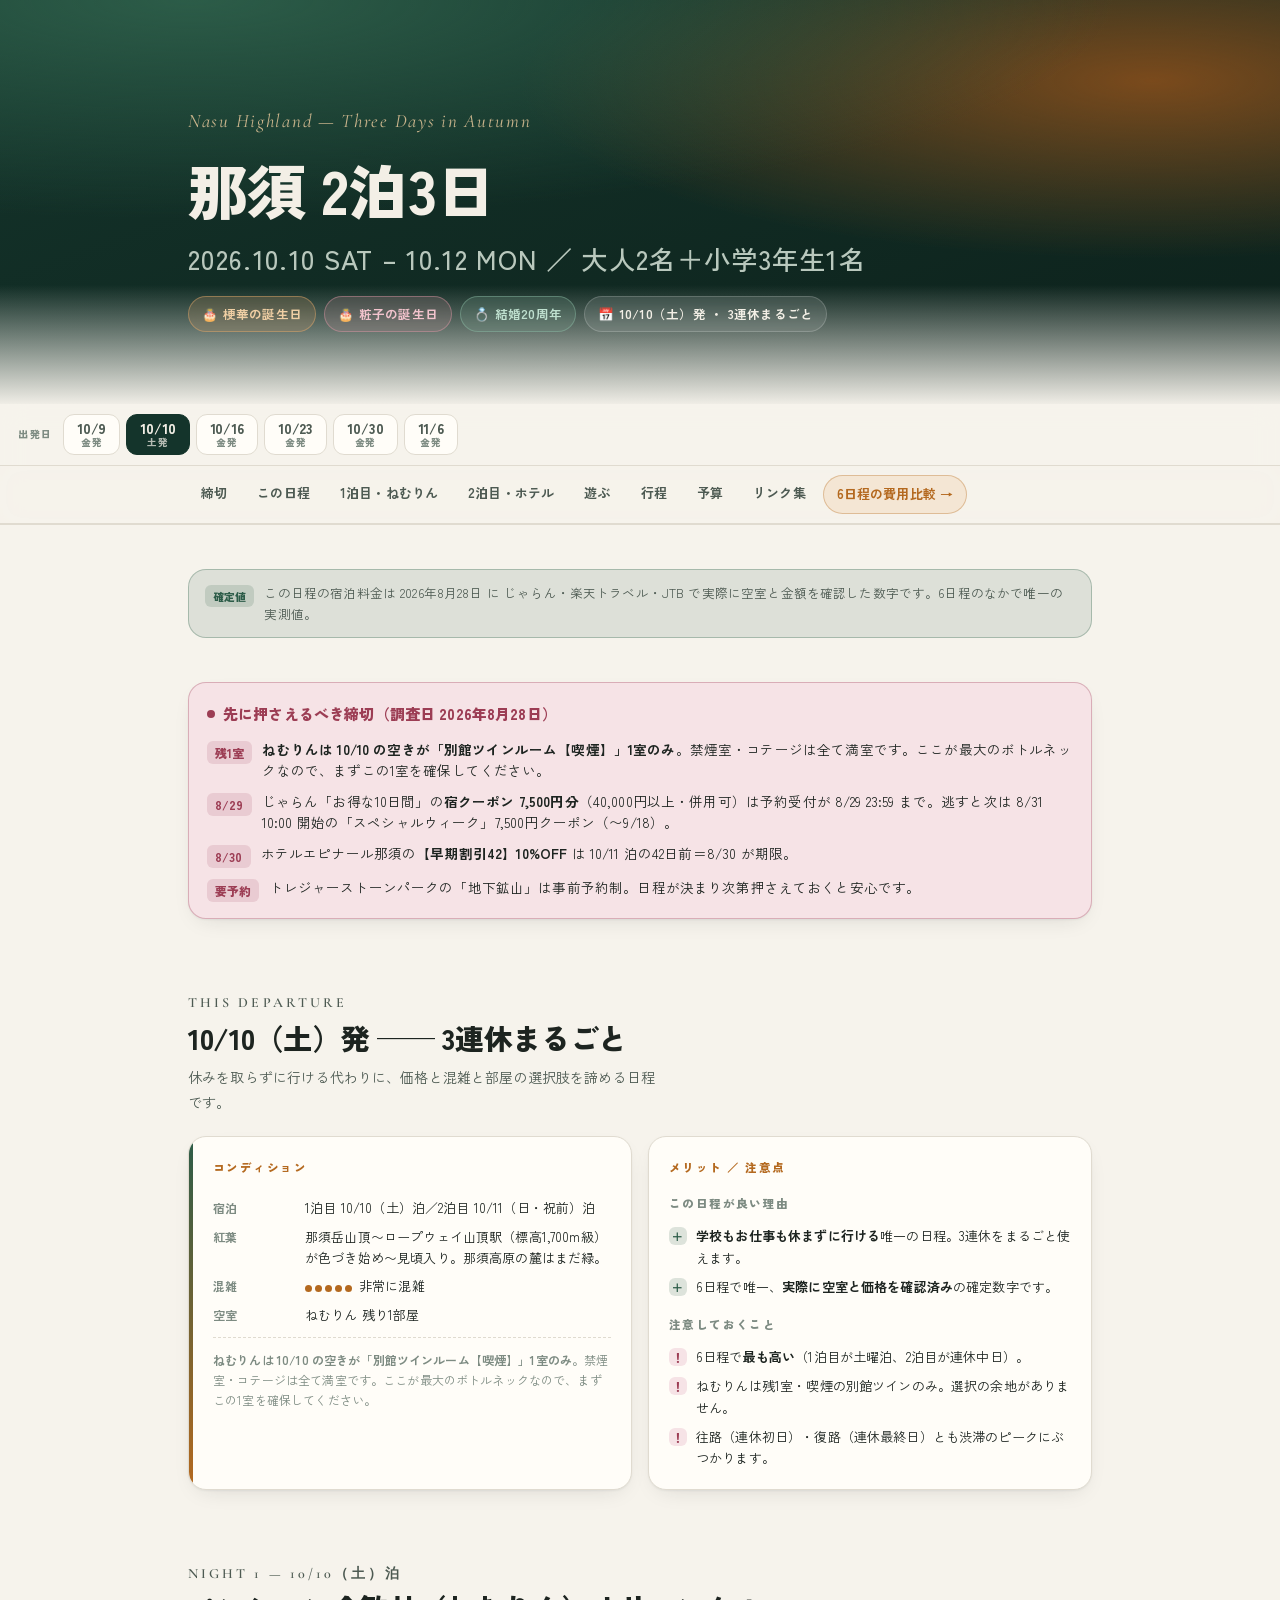
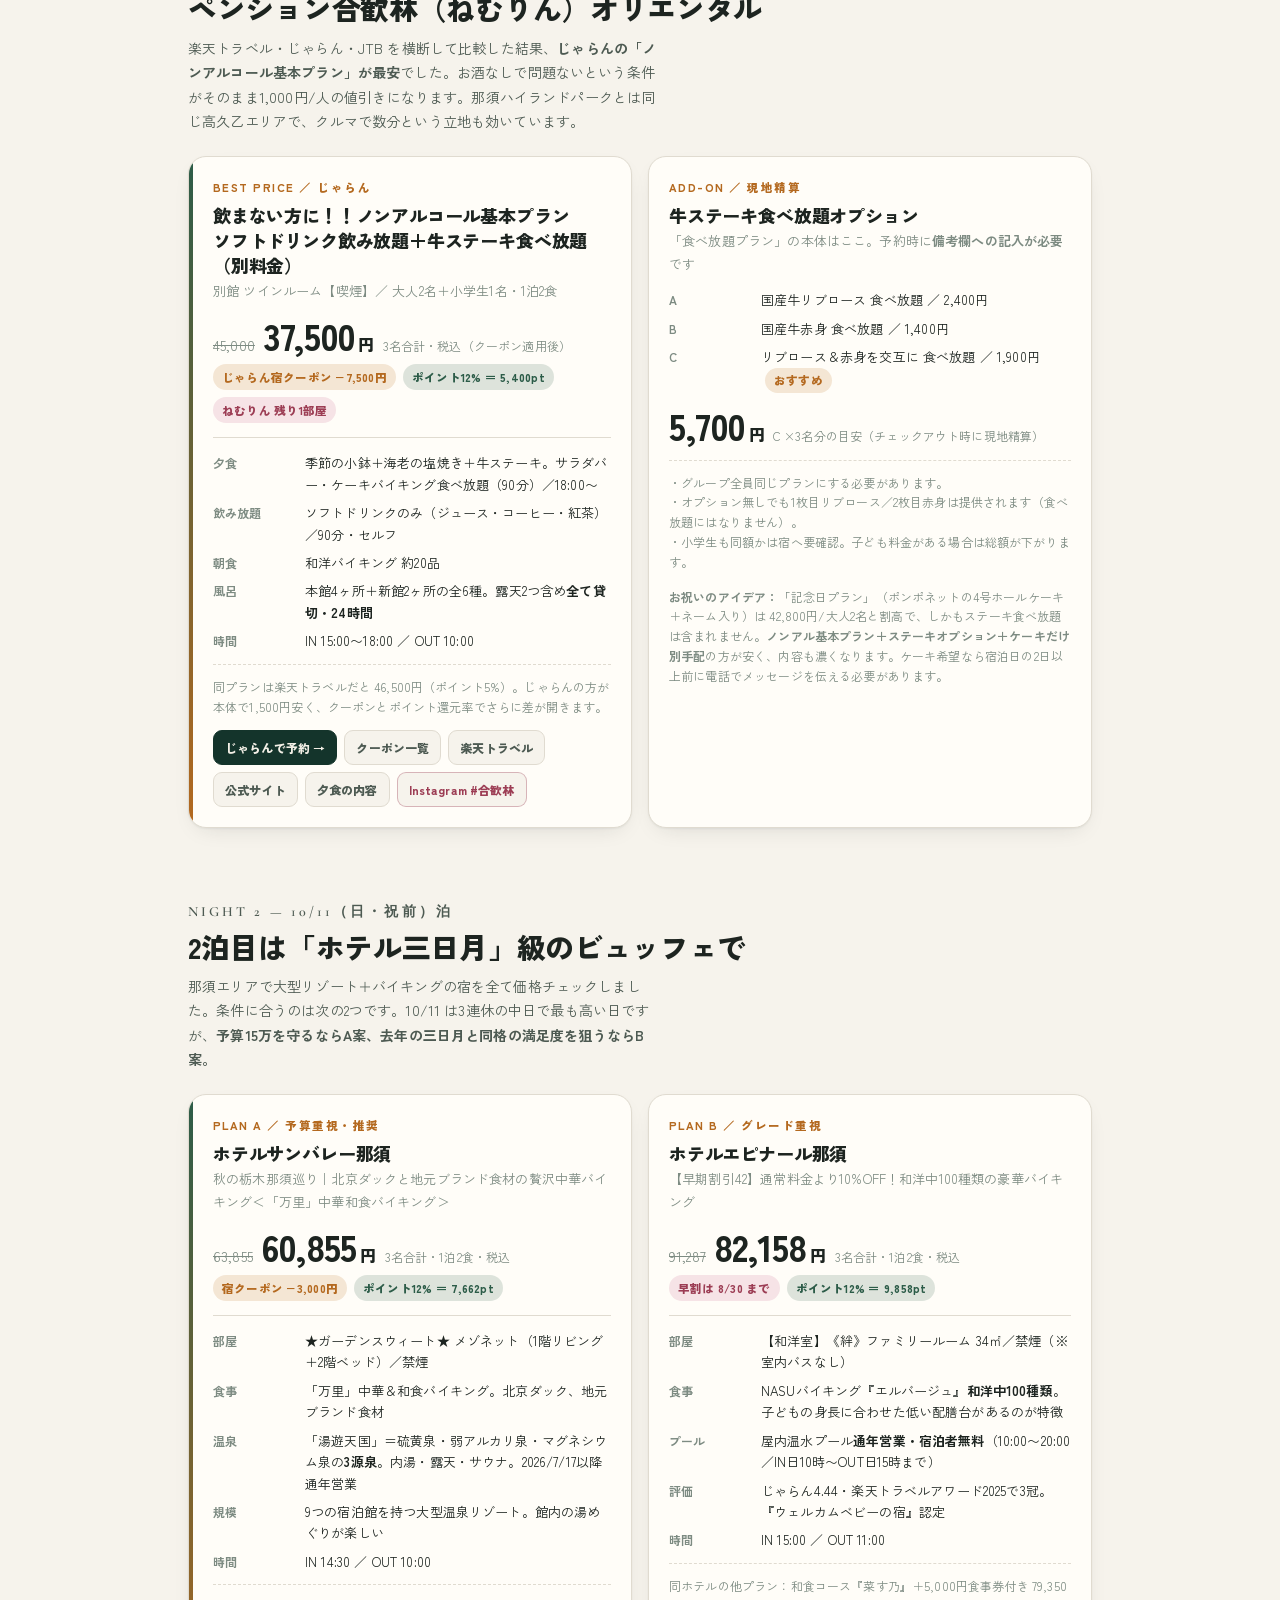
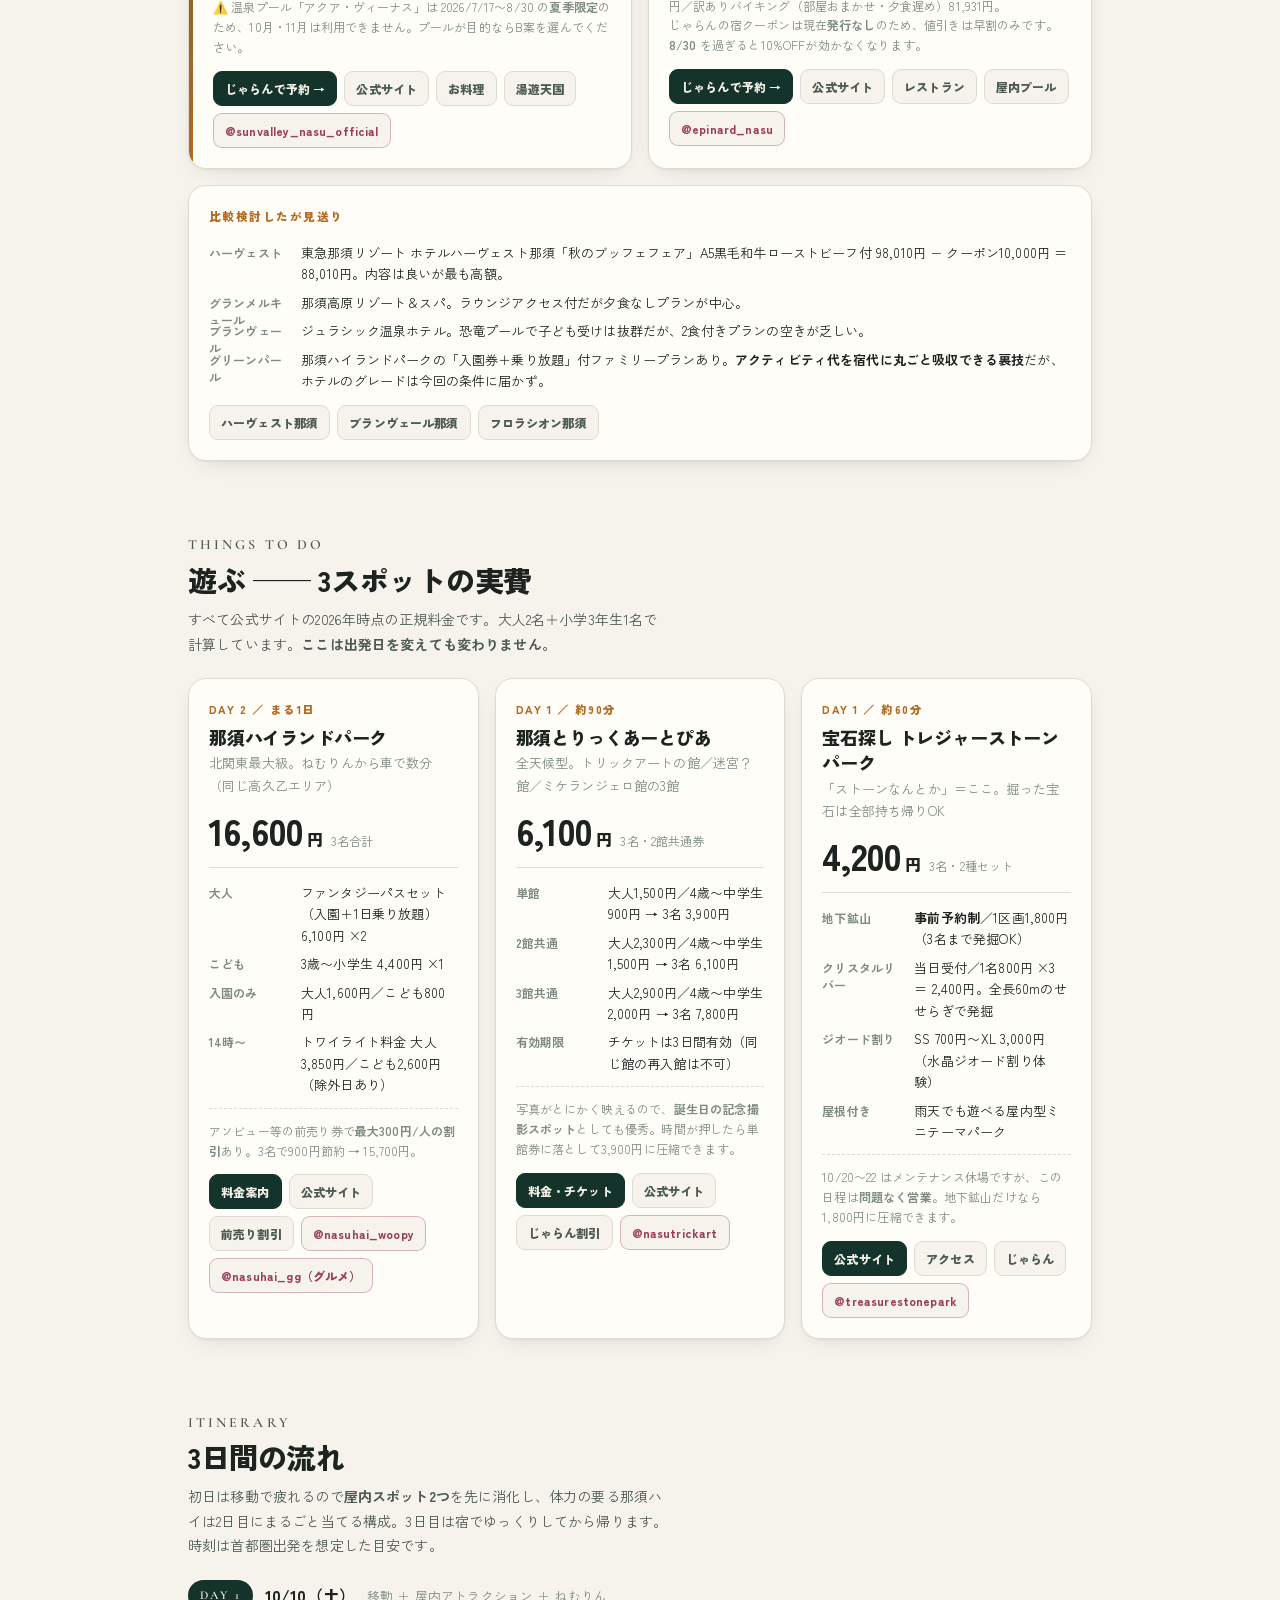
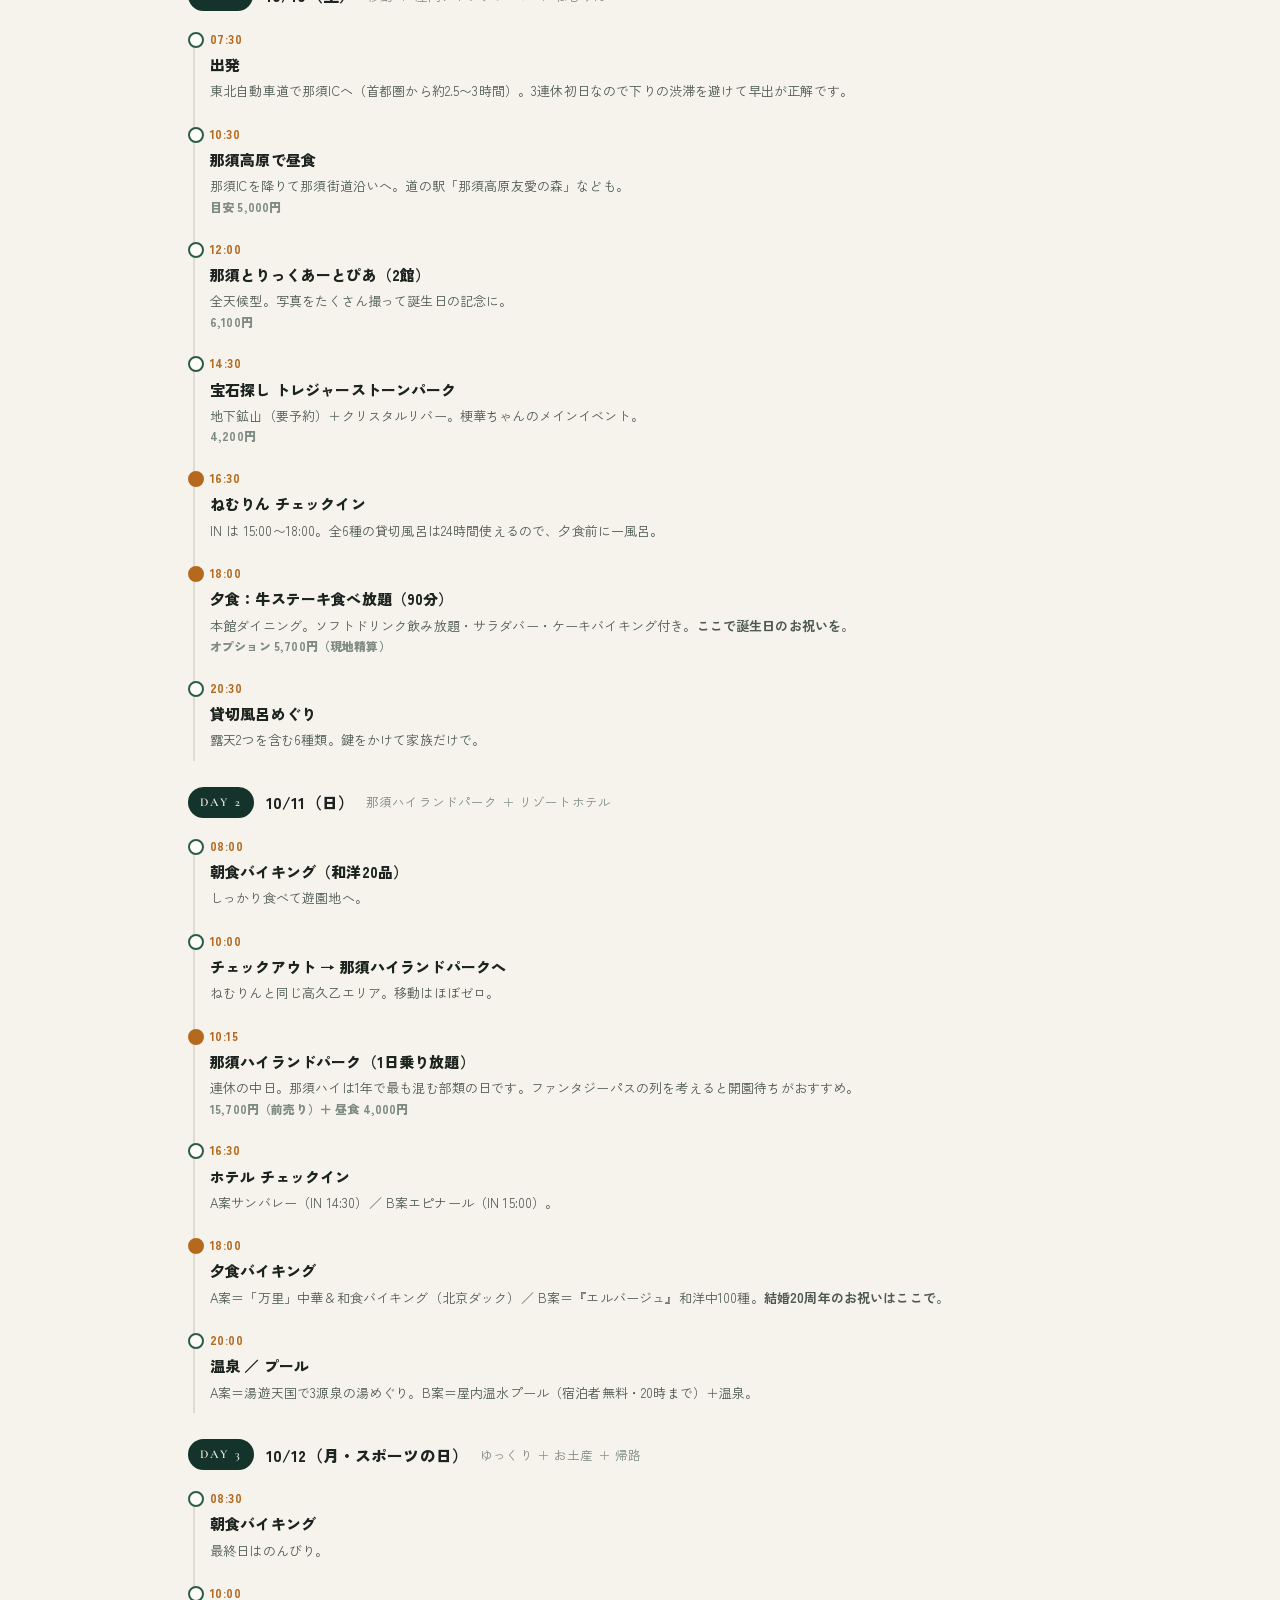
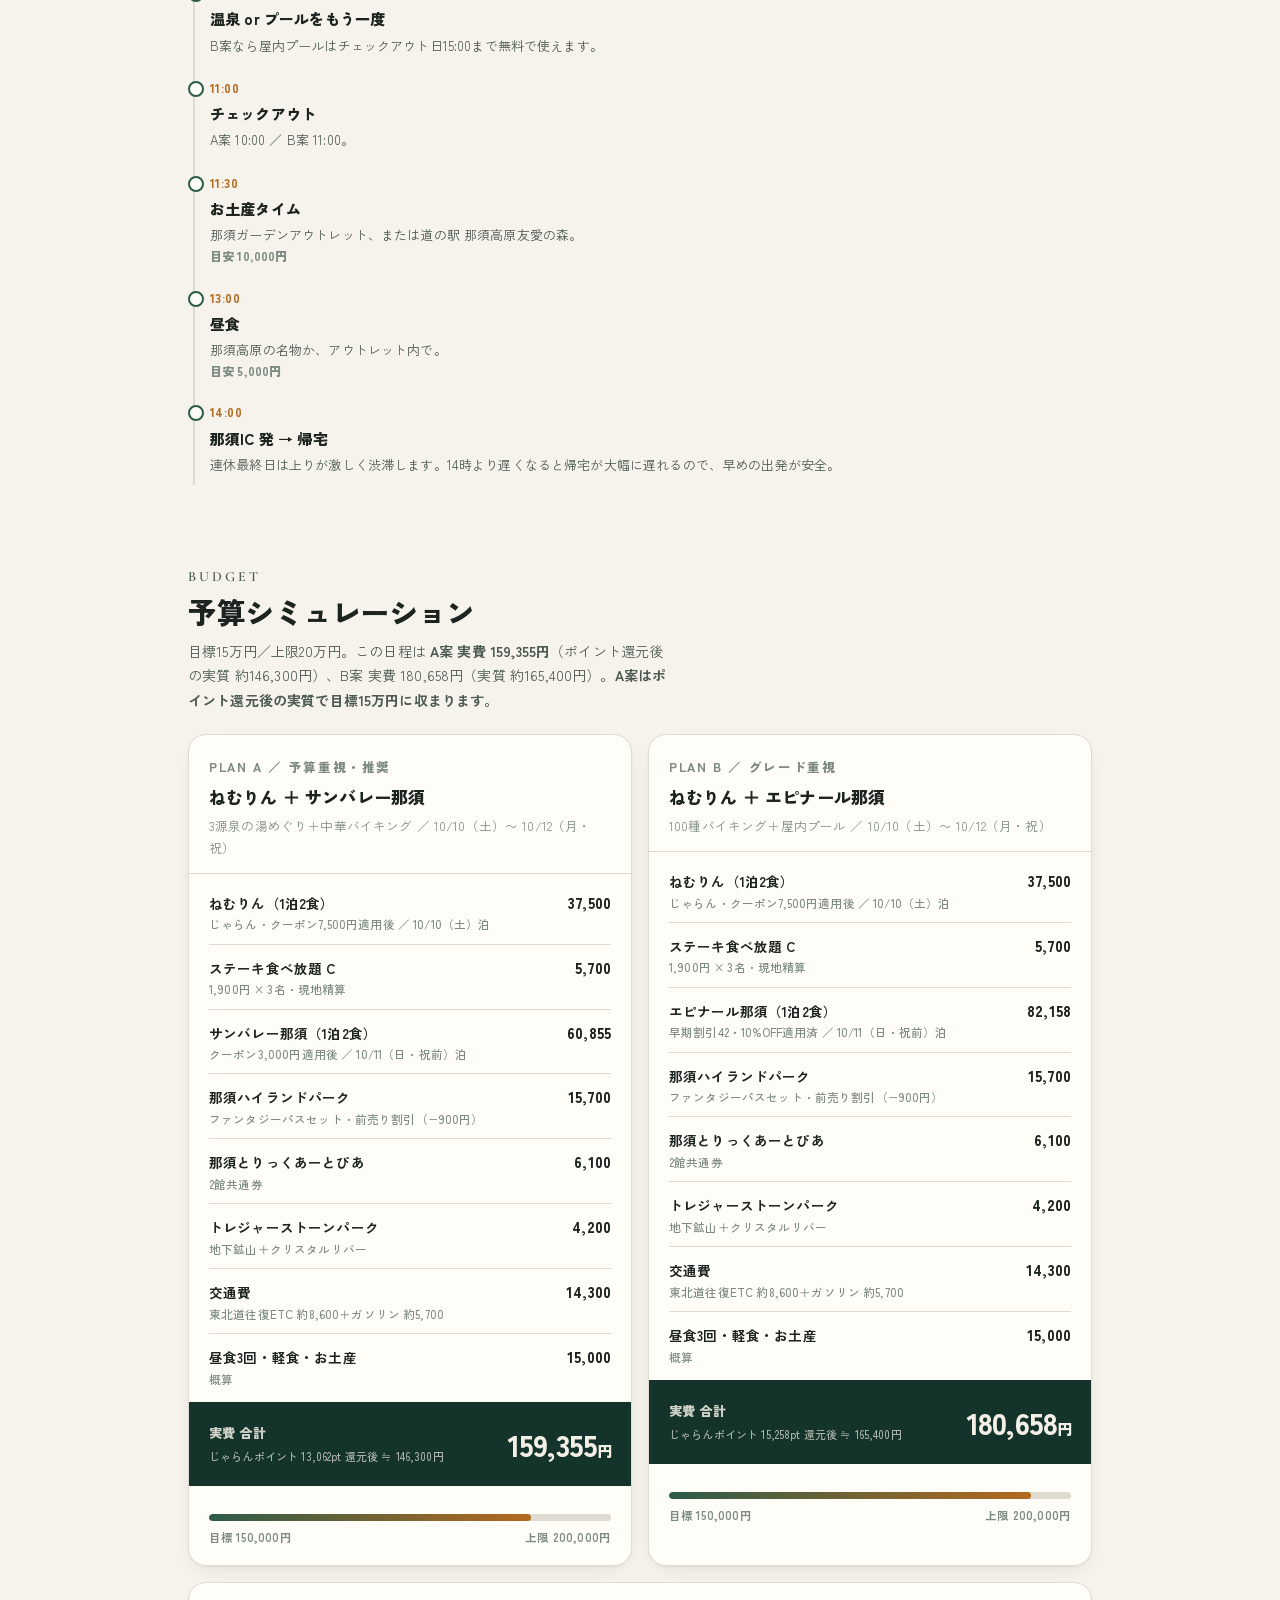
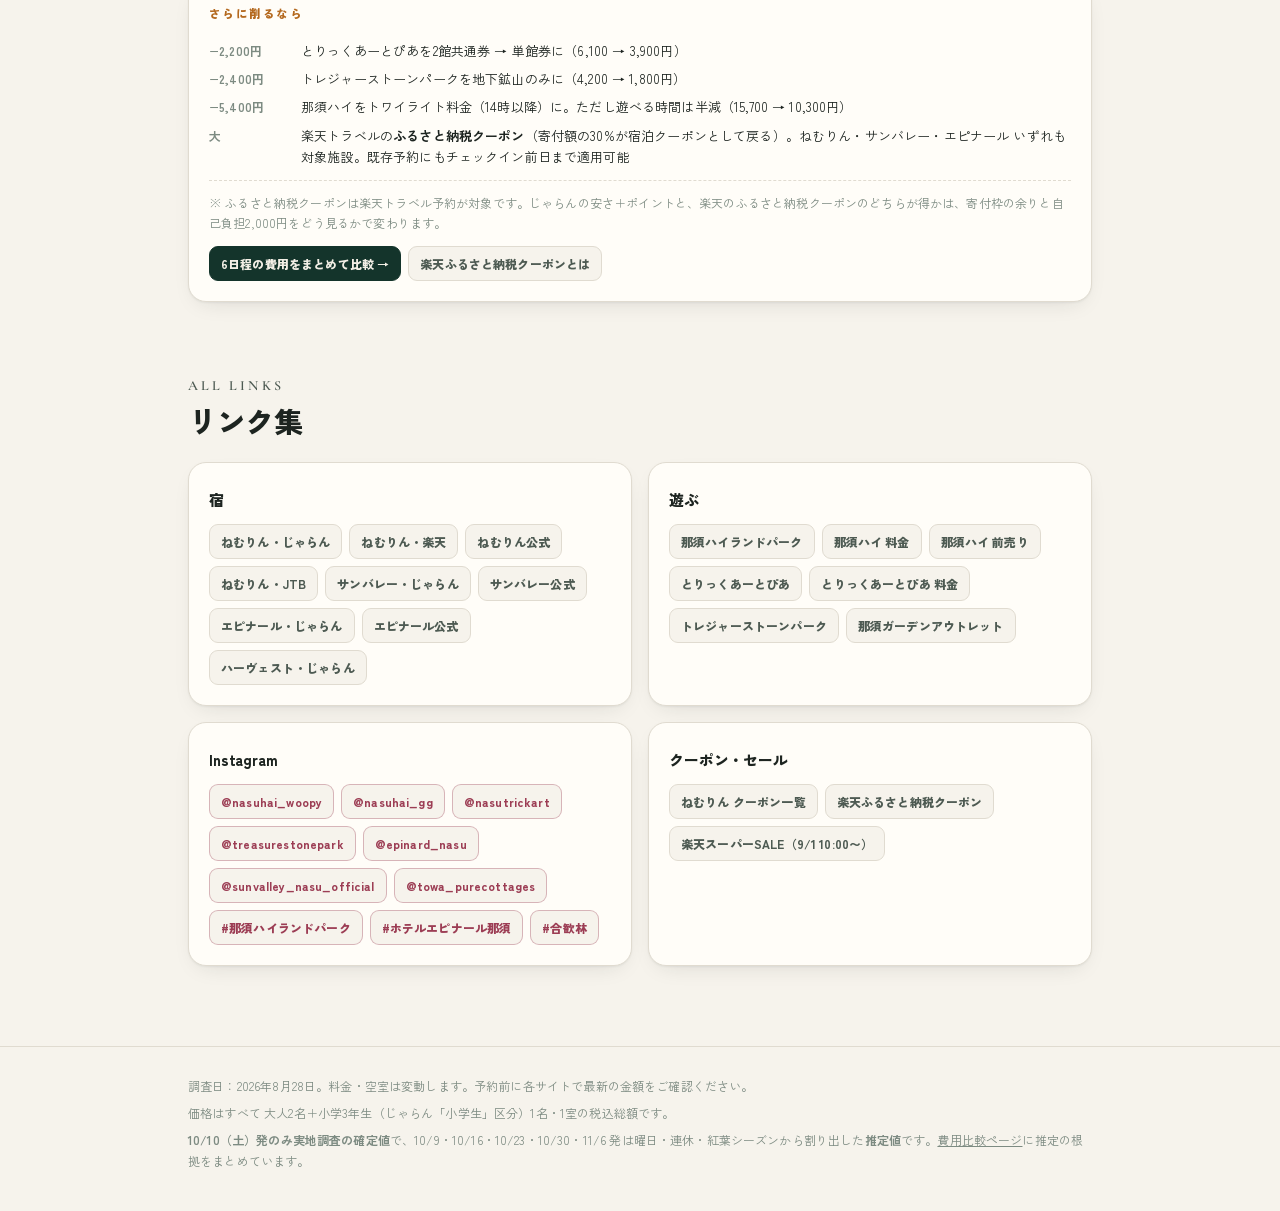
==== commit 60b6814c: "出発日に 11/6（金）発を追加 11/6 も金曜なので、既存の金曜発4日程と同じ 金土日 の2泊3日（11/6〜11/8）。 これで全6パターンになった。  ## data.js - 11/6発を追" ====
--- a/index.html
+++ b/index.html
@@ -3,8 +3,8 @@
 <head>
 <meta charset="utf-8">
 <meta name="viewport" content="width=device-width, initial-scale=1, viewport-fit=cover">
-<title>那須 3日間 ── 出発日5パターン比較</title>
-<meta name="description" content="梗華の誕生日・粧子の誕生日・結婚20周年を兼ねた那須2泊3日の旅行計画。10/9・10/10・10/16・10/23・10/30 の5つの出発日をタブで切り替えて比較できます。">
+<title>那須 3日間 ── 出発日6パターン比較</title>
+<meta name="description" content="梗華の誕生日・粧子の誕生日・結婚20周年を兼ねた那須2泊3日の旅行計画。10/9・10/10・10/16・10/23・10/30・11/6 の6つの出発日をタブで切り替えて比較できます。">
 <meta name="theme-color" content="#14342b">
 <link rel="preconnect" href="https://fonts.googleapis.com">
 <link rel="preconnect" href="https://fonts.gstatic.com" crossorigin>
@@ -41,7 +41,7 @@
       <a href="#plan">行程</a>
       <a href="#budget">予算</a>
       <a href="#links">リンク集</a>
-      <a class="cmp" href="compare.html">5日程の費用比較 →</a>
+      <a class="cmp" href="compare.html">6日程の費用比較 →</a>
     </div>
   </nav>
 </div>
@@ -321,7 +321,7 @@
       </ul>
       <p class="note">※ ふるさと納税クーポンは楽天トラベル予約が対象です。じゃらんの安さ＋ポイントと、楽天のふるさと納税クーポンのどちらが得かは、寄付枠の余りと自己負担2,000円をどう見るかで変わります。</p>
       <div class="links">
-        <a class="primary" href="compare.html">5日程の費用をまとめて比較 →</a>
+        <a class="primary" href="compare.html">6日程の費用をまとめて比較 →</a>
         <a href="https://travel.rakuten.co.jp/special/furusato/" target="_blank" rel="noopener">楽天ふるさと納税クーポンとは</a>
       </div>
     </div>
@@ -395,7 +395,7 @@
   <div class="wrap">
     <p>調査日：2026年8月28日。料金・空室は変動します。予約前に各サイトで最新の金額をご確認ください。</p>
     <p>価格はすべて 大人2名＋小学3年生（じゃらん「小学生」区分）1名・1室の税込総額です。</p>
-    <p><strong>10/10（土）発のみ実地調査の確定値</strong>で、10/9・10/16・10/23・10/30 発は曜日・連休・紅葉シーズンから割り出した<strong>推定値</strong>です。<a href="compare.html">費用比較ページ</a>に推定の根拠をまとめています。</p>
+    <p><strong>10/10（土）発のみ実地調査の確定値</strong>で、10/9・10/16・10/23・10/30・11/6 発は曜日・連休・紅葉シーズンから割り出した<strong>推定値</strong>です。<a href="compare.html">費用比較ページ</a>に推定の根拠をまとめています。</p>
   </div>
 </footer>
 
@@ -509,7 +509,7 @@
     if (dep.verified) {
       $('estbar').className = 'estbar ok';
       $('estbar').innerHTML = '<b>確定値</b><span>この日程の宿泊料金は 2026年8月28日 に じゃらん・楽天トラベル・JTB で'
-        + '実際に空室と金額を確認した数字です。5日程のなかで唯一の実測値。</span>';
+        + '実際に空室と金額を確認した数字です。6日程のなかで唯一の実測値。</span>';
     } else {
       $('estbar').className = 'estbar';
       $('estbar').innerHTML = '<b>推定値</b><span>この日程の<strong>宿泊料金は推定です</strong>。実地調査した 10/10（土）発の確定値を基準に、'
@@ -631,6 +631,14 @@
       b.tabIndex = on ? 0 : -1;
     });
     render(dep);
+
+    /* タブが多くて横スクロールするとき、選択中のタブを見える位置へ寄せる */
+    var box = $('tabs');
+    var active = buttons.filter(function (b) { return b.dataset.id === dep.id; })[0];
+    if (box && active && box.scrollWidth > box.clientWidth) {
+      box.scrollLeft = active.offsetLeft - (box.clientWidth - active.offsetWidth) / 2;
+    }
+
     if (push) {
       try {
         history.replaceState(null, '', '?d=' + dep.id + location.hash);
--- a/style.css
+++ b/style.css
@@ -234,7 +234,7 @@
   flex:0 0 auto;font-size:10px;font-weight:900;letter-spacing:.16em;
   color:var(--ink-3);writing-mode:horizontal-tb;
 }
-.tabs{display:flex;gap:6px;overflow-x:auto;scrollbar-width:none;flex:1 1 auto;padding:2px 0}
+.tabs{position:relative;display:flex;gap:6px;overflow-x:auto;scrollbar-width:none;flex:1 1 auto;padding:2px 0;scroll-behavior:smooth}
 .tabs::-webkit-scrollbar{display:none}
 .tab{
   flex:0 0 auto;display:flex;flex-direction:column;align-items:center;
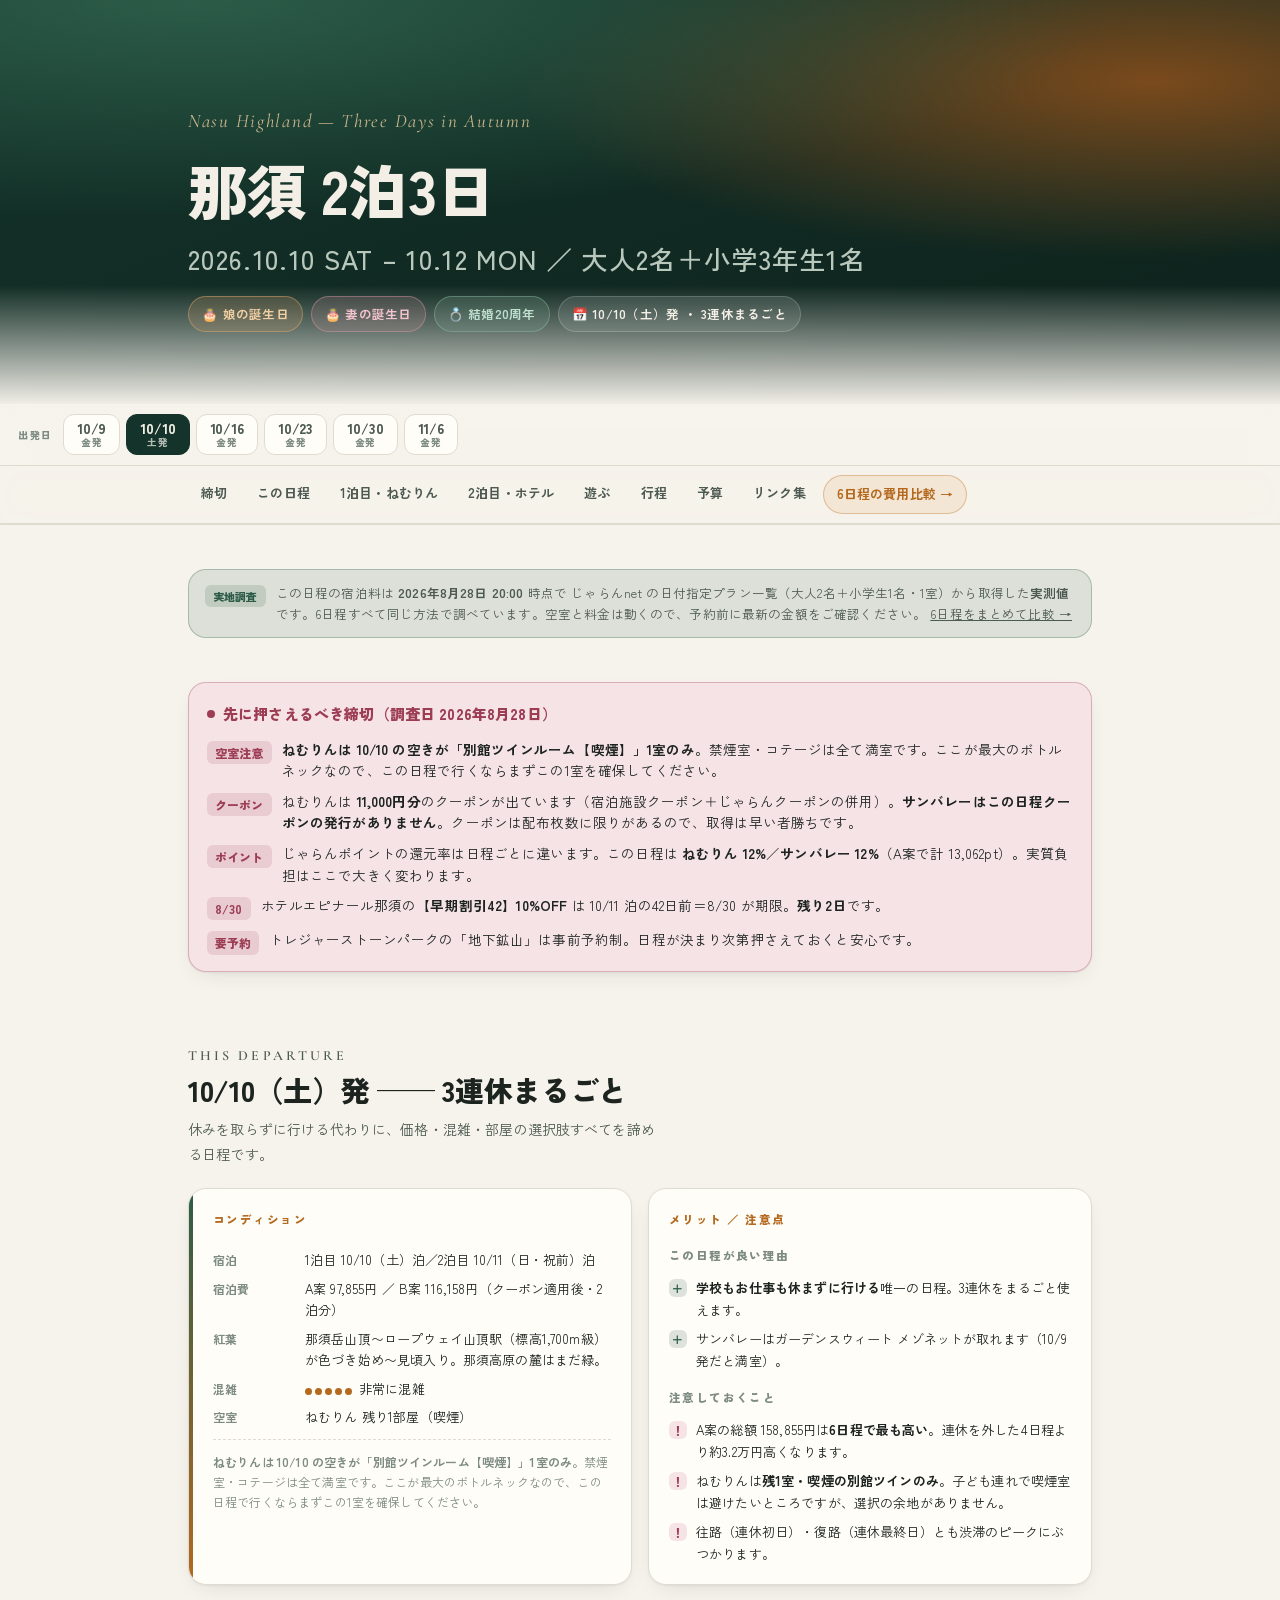
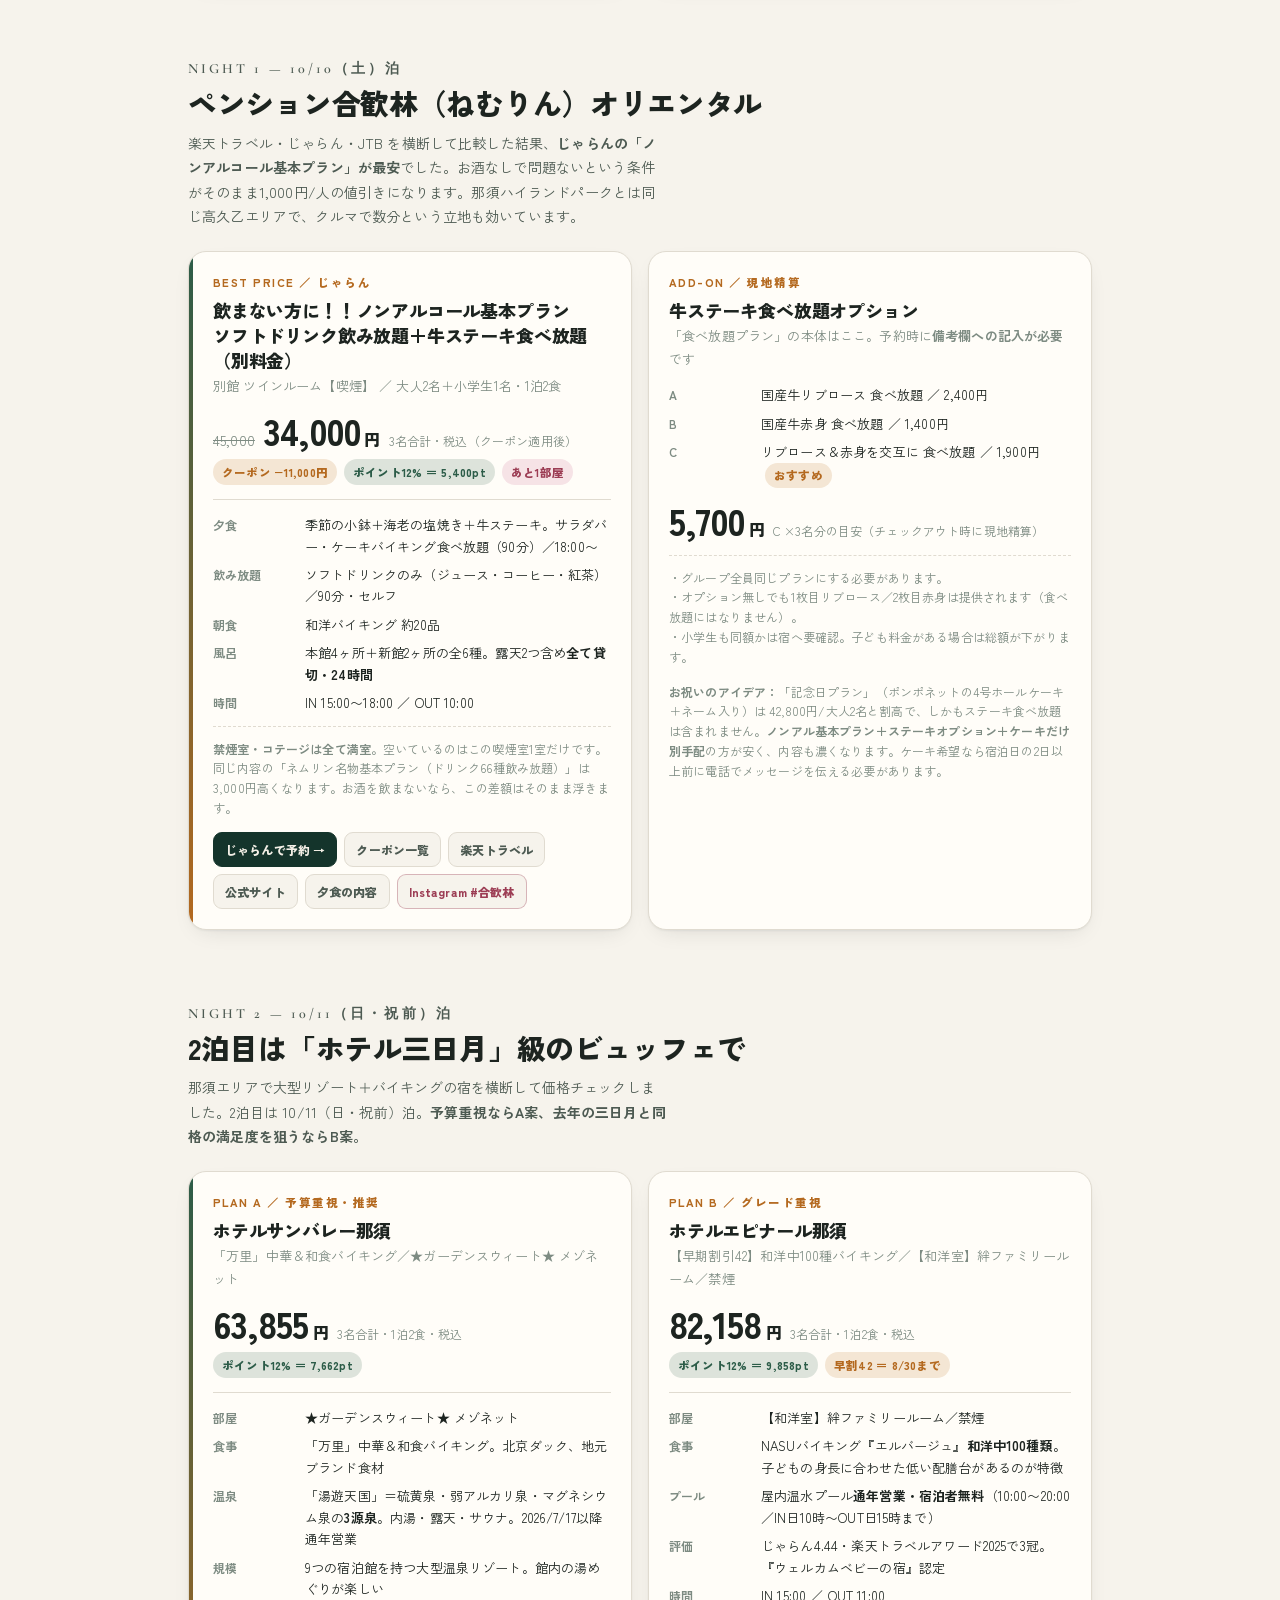
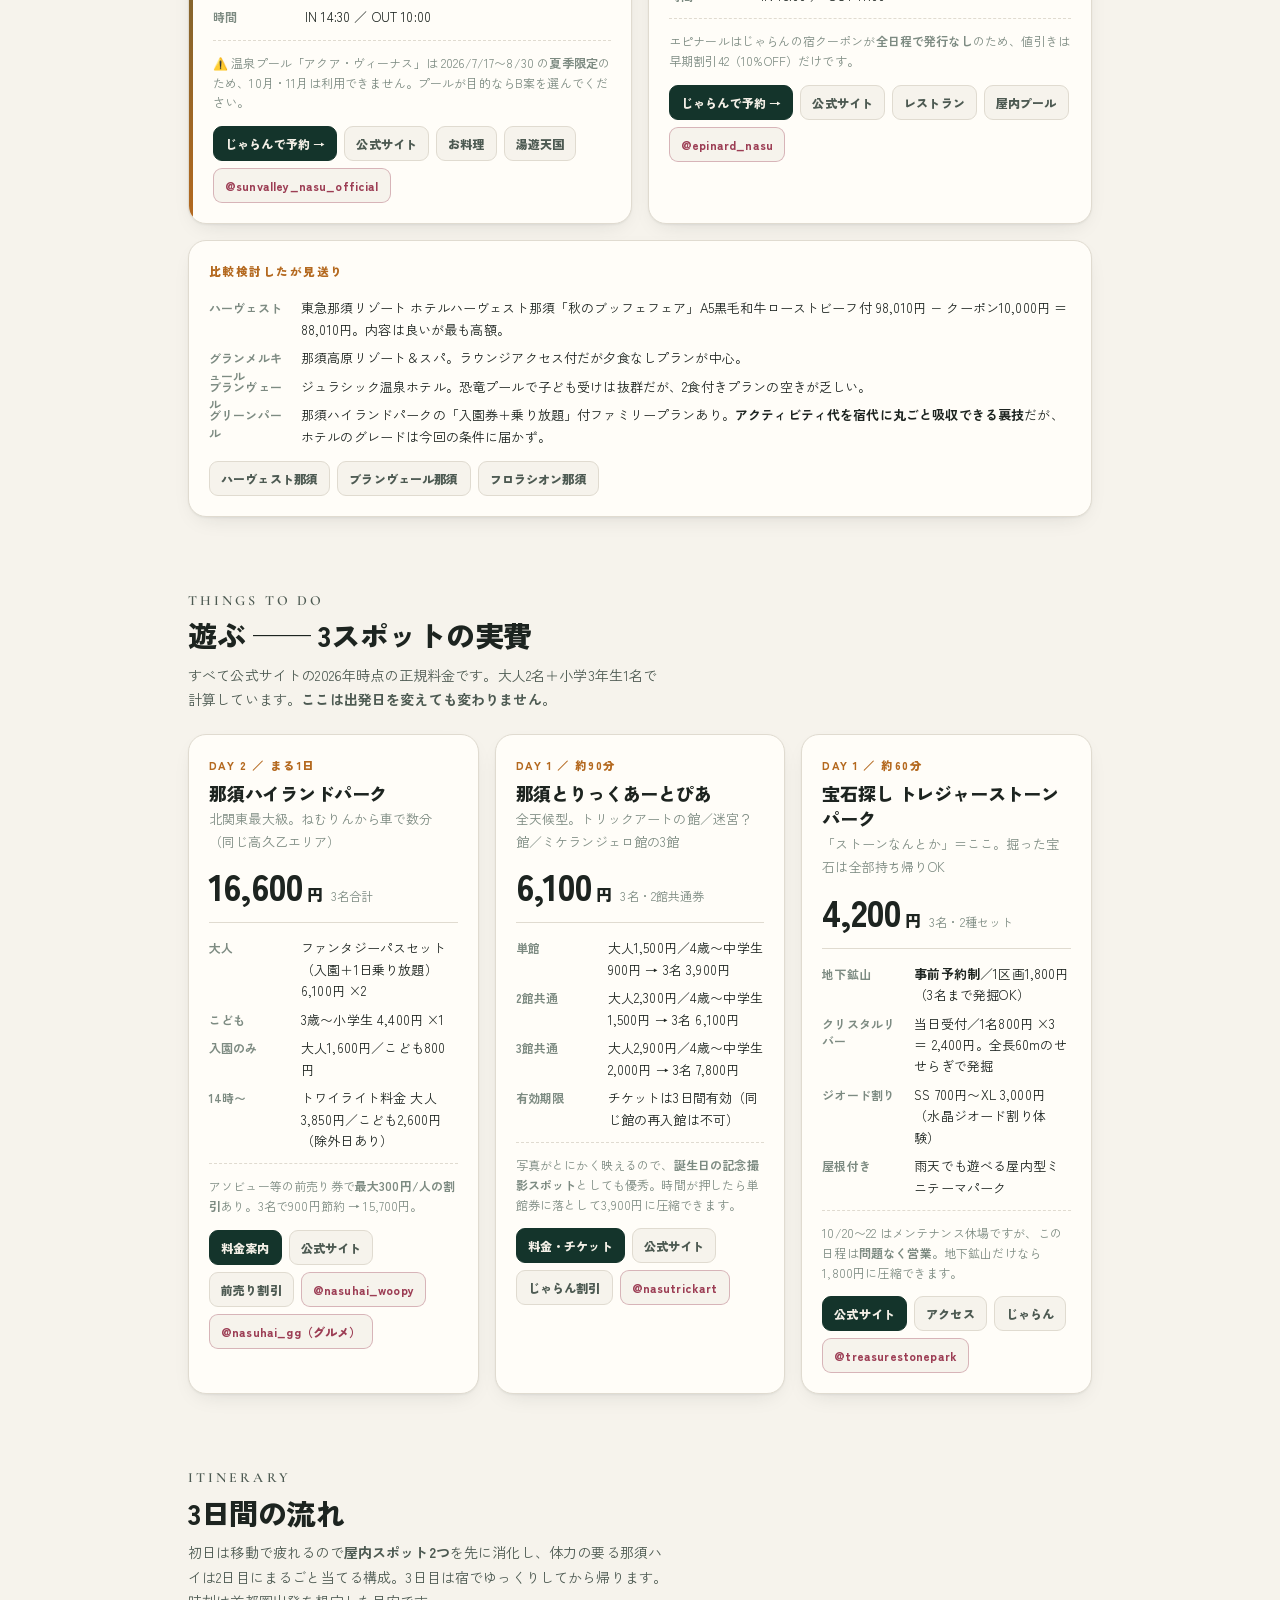
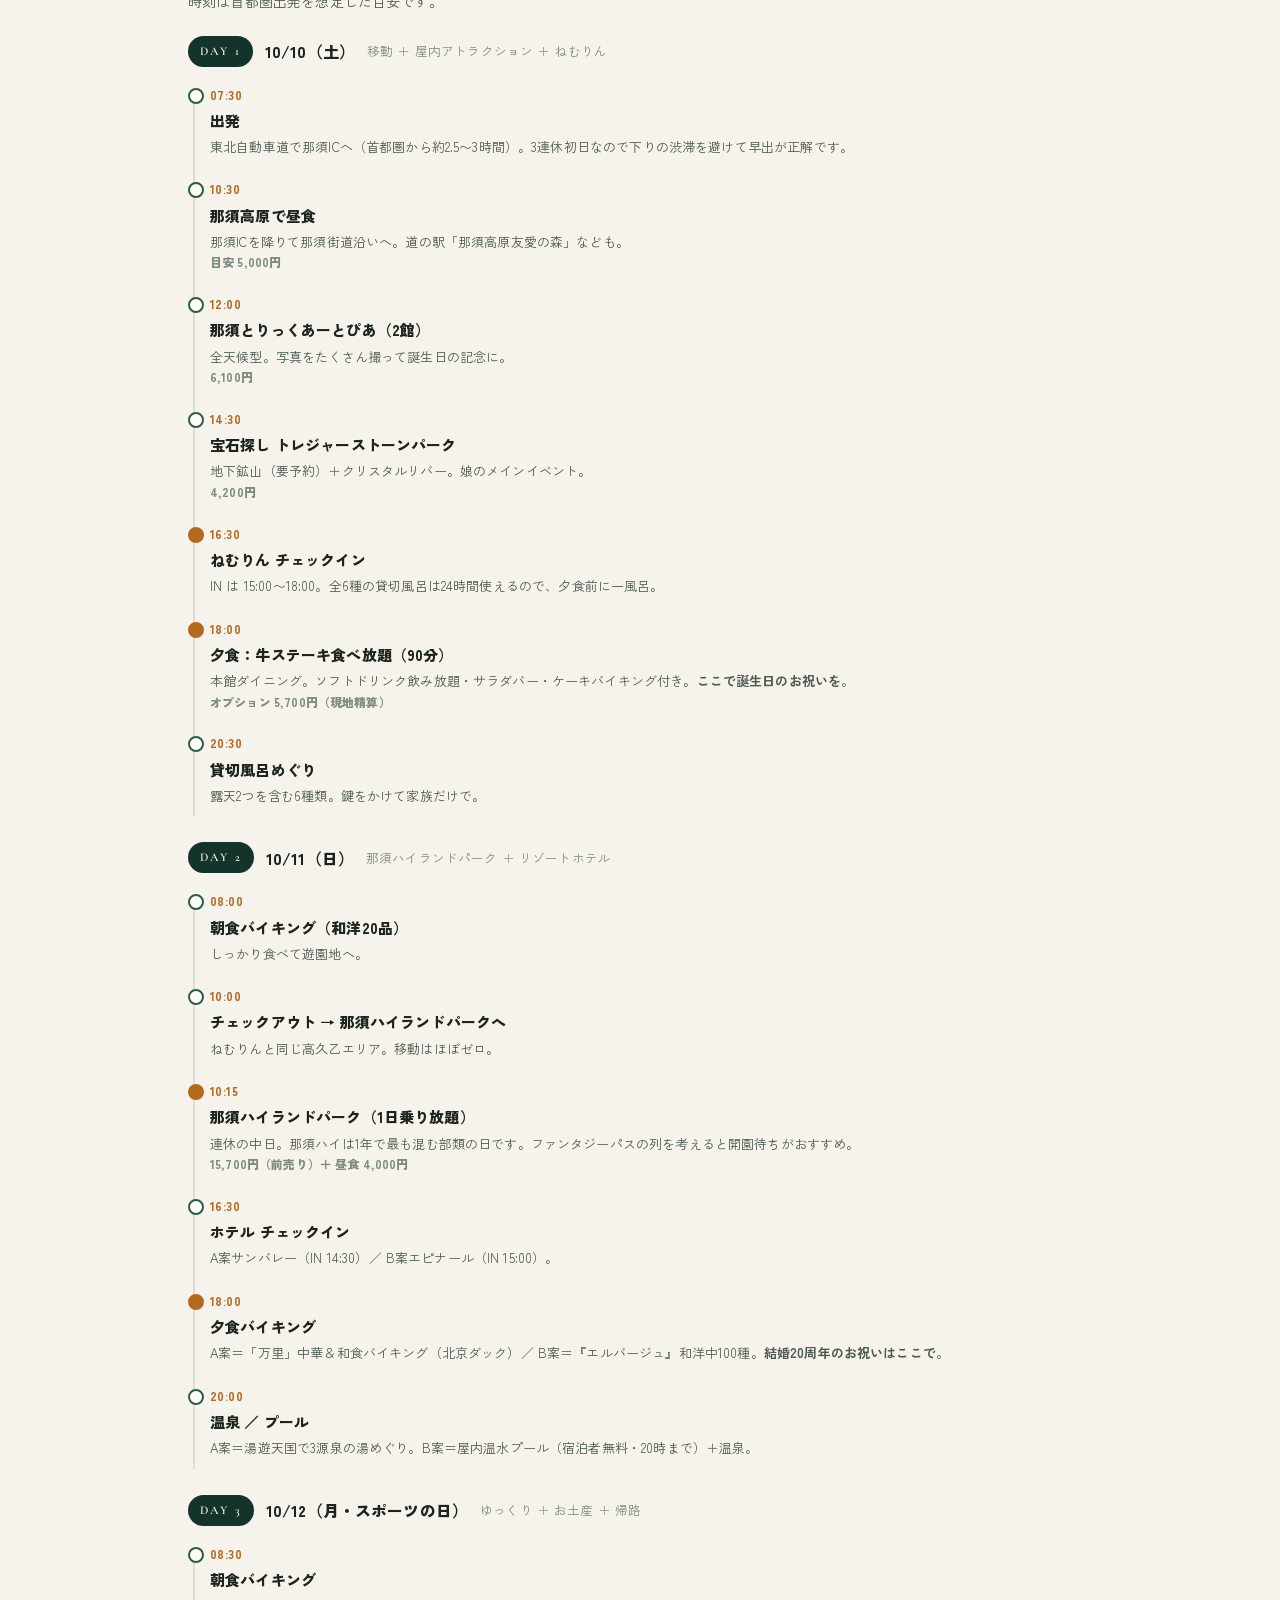
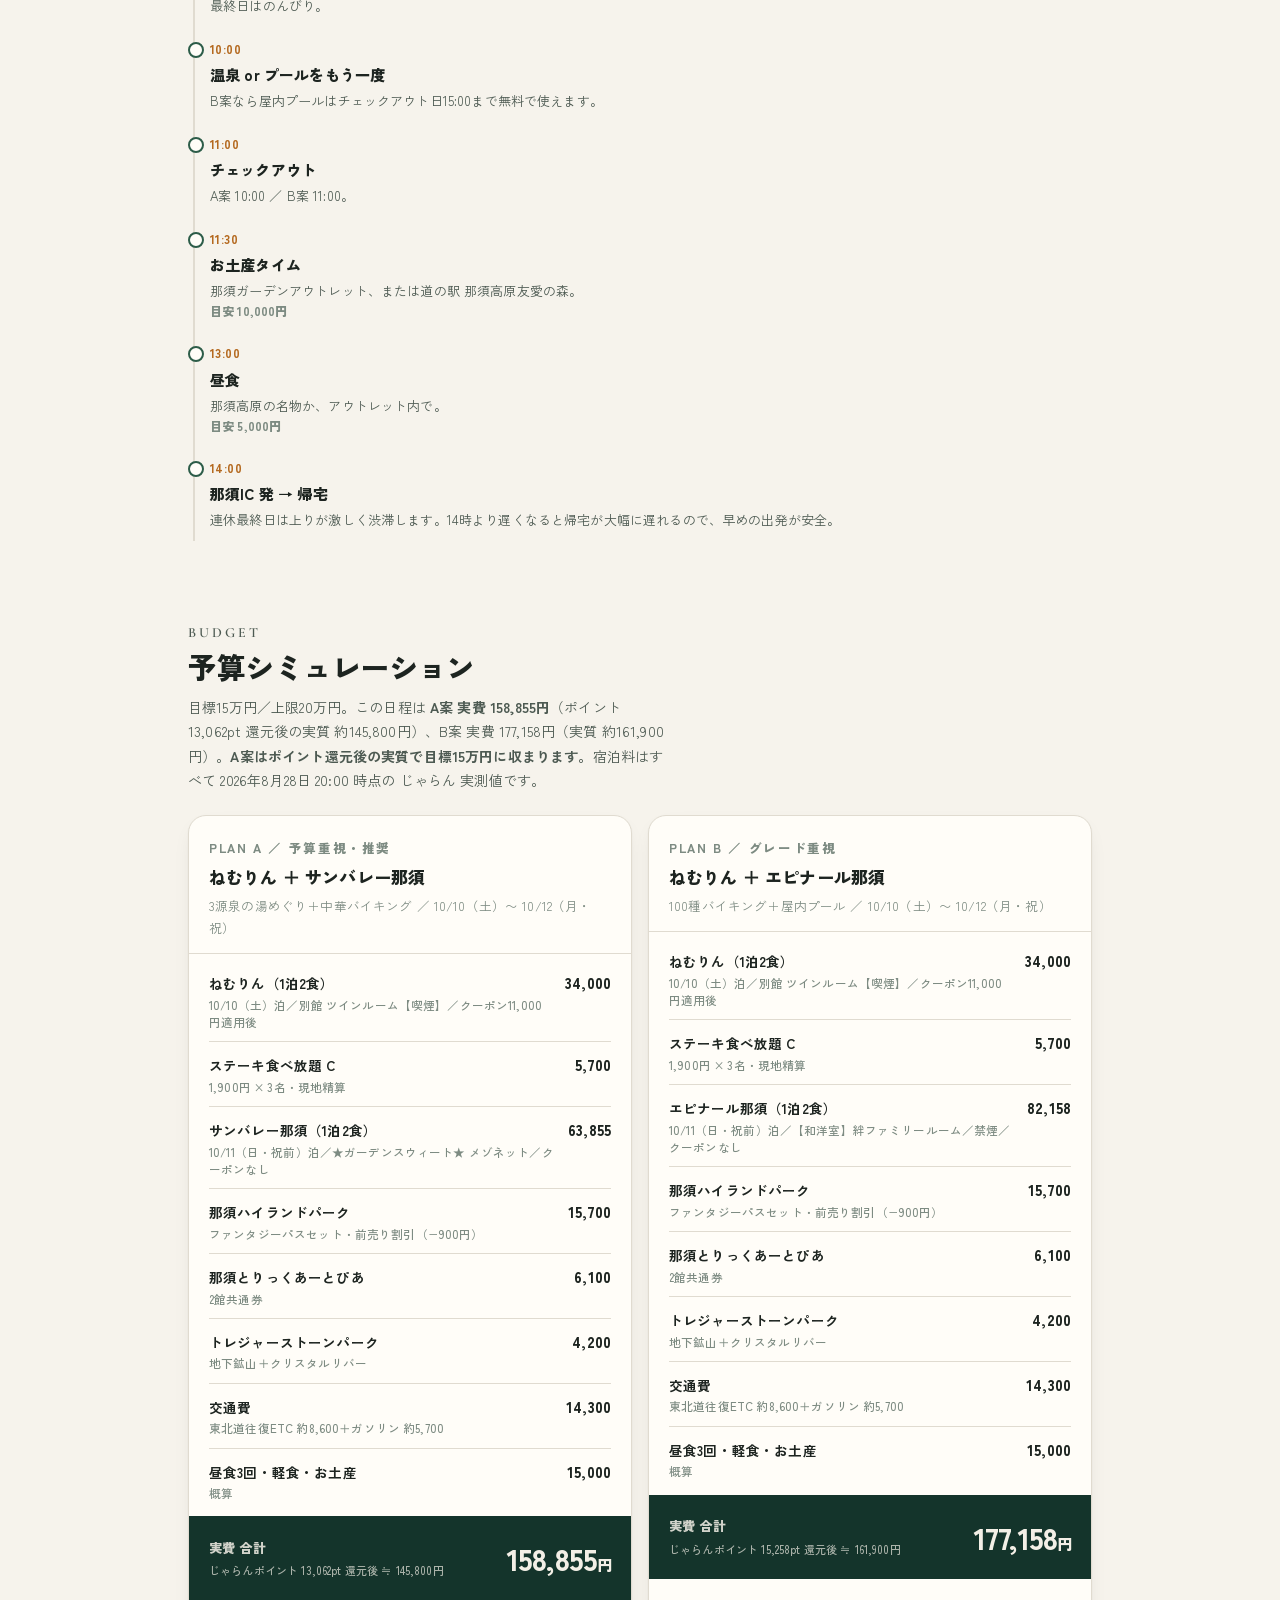
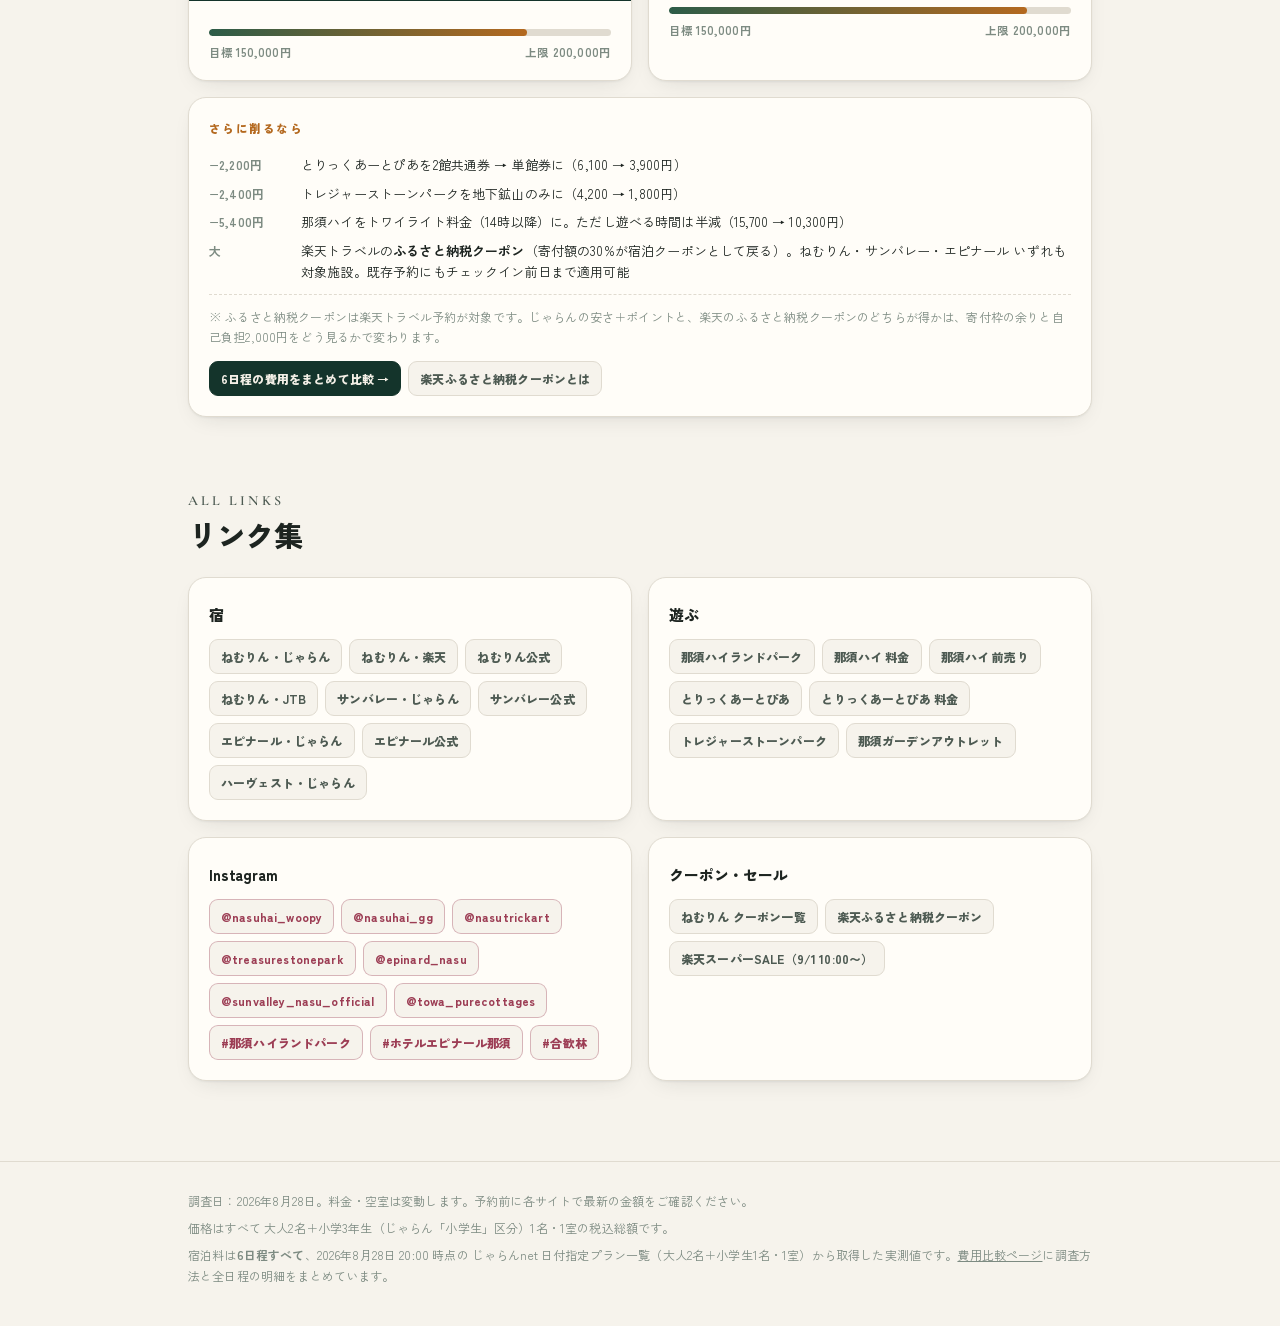
==== commit 8e755409: "個人名を伏せ、全6日程の宿泊料を実地調査した値に差し替え ## 個人名 ヒーローのバッジ・行程・メタ情報などに入っていた個人名を「娘」「妻」に置き換えた。  ## 全日程の実地調査 これまで 10/1" ====
--- a/index.html
+++ b/index.html
@@ -4,7 +4,7 @@
 <meta charset="utf-8">
 <meta name="viewport" content="width=device-width, initial-scale=1, viewport-fit=cover">
 <title>那須 3日間 ── 出発日6パターン比較</title>
-<meta name="description" content="梗華の誕生日・粧子の誕生日・結婚20周年を兼ねた那須2泊3日の旅行計画。10/9・10/10・10/16・10/23・10/30・11/6 の6つの出発日をタブで切り替えて比較できます。">
+<meta name="description" content="娘の誕生日・妻の誕生日・結婚20周年を兼ねた那須2泊3日の旅行計画。10/9・10/10・10/16・10/23・10/30・11/6 の6つの出発日を実際にじゃらんで調べて比較しました。">
 <meta name="theme-color" content="#14342b">
 <link rel="preconnect" href="https://fonts.googleapis.com">
 <link rel="preconnect" href="https://fonts.gstatic.com" crossorigin>
@@ -18,8 +18,8 @@
     <p class="eyebrow" id="heroEyebrow">Nasu Highland &mdash; Three Days in Autumn</p>
     <h1>那須 2泊3日<small id="heroSub">2026.10.10 SAT &ndash; 10.12 MON ／ 大人2名＋小学3年生1名</small></h1>
     <div class="badges">
-      <span class="badge b1">🎂 梗華の誕生日</span>
-      <span class="badge b2">🎂 粧子の誕生日</span>
+      <span class="badge b1">🎂 娘の誕生日</span>
+      <span class="badge b2">🎂 妻の誕生日</span>
       <span class="badge b3">💍 結婚20周年</span>
       <span class="badge" id="heroType">3連休まるごと</span>
     </div>
@@ -97,7 +97,7 @@
       <div class="card accent">
         <p class="kicker">Best price ／ じゃらん</p>
         <h3>飲まない方に！！ノンアルコール基本プラン<br>ソフトドリンク飲み放題＋牛ステーキ食べ放題（別料金）</h3>
-        <p class="sub" id="stay1Room">別館 ツインルーム ／ 大人2名＋小学生1名・1泊2食</p>
+        <p class="sub" id="stay1Room"></p>
         <div class="price" id="stay1Price"></div>
         <div class="links" style="margin-top:2px" id="stay1Pills"></div>
         <ul class="spec">
@@ -153,11 +153,11 @@
       <div class="card accent">
         <p class="kicker">Plan A ／ 予算重視・推奨</p>
         <h3>ホテルサンバレー那須</h3>
-        <p class="sub">秋の栃木那須巡り｜北京ダックと地元ブランド食材の贅沢中華バイキング＜「万里」中華和食バイキング＞</p>
+        <p class="sub" id="svSub"></p>
         <div class="price" id="svPrice"></div>
         <div class="links" style="margin-top:2px" id="svPills"></div>
         <ul class="spec">
-          <li><span>部屋</span>★ガーデンスウィート★ メゾネット（1階リビング＋2階ベッド）／禁煙</li>
+          <li><span>部屋</span><span id="svRoom"></span></li>
           <li><span>食事</span>「万里」中華＆和食バイキング。北京ダック、地元ブランド食材</li>
           <li><span>温泉</span>「湯遊天国」＝硫黄泉・弱アルカリ泉・マグネシウム泉の<strong>3源泉</strong>。内湯・露天・サウナ。2026/7/17以降 通年営業</li>
           <li><span>規模</span>9つの宿泊館を持つ大型温泉リゾート。館内の湯めぐりが楽しい</li>
@@ -176,11 +176,11 @@
       <div class="card">
         <p class="kicker">Plan B ／ グレード重視</p>
         <h3>ホテルエピナール那須</h3>
-        <p class="sub">【早期割引42】通常料金より10%OFF！和洋中100種類の豪華バイキング</p>
+        <p class="sub" id="epSub"></p>
         <div class="price" id="epPrice"></div>
         <div class="links" style="margin-top:2px" id="epPills"></div>
         <ul class="spec">
-          <li><span>部屋</span>【和洋室】《絆》ファミリールーム 34㎡／禁煙（※室内バスなし）</li>
+          <li><span>部屋</span><span id="epRoom"></span></li>
           <li><span>食事</span>NASUバイキング『エルバージュ』<strong>和洋中100種類</strong>。子どもの身長に合わせた低い配膳台があるのが特徴</li>
           <li><span>プール</span>屋内温水プール<strong>通年営業・宿泊者無料</strong>（10:00〜20:00／IN日10時〜OUT日15時まで）</li>
           <li><span>評価</span>じゃらん4.44・楽天トラベルアワード2025で3冠。『ウェルカムベビーの宿』認定</li>
@@ -395,7 +395,7 @@
   <div class="wrap">
     <p>調査日：2026年8月28日。料金・空室は変動します。予約前に各サイトで最新の金額をご確認ください。</p>
     <p>価格はすべて 大人2名＋小学3年生（じゃらん「小学生」区分）1名・1室の税込総額です。</p>
-    <p><strong>10/10（土）発のみ実地調査の確定値</strong>で、10/9・10/16・10/23・10/30・11/6 発は曜日・連休・紅葉シーズンから割り出した<strong>推定値</strong>です。<a href="compare.html">費用比較ページ</a>に推定の根拠をまとめています。</p>
+    <p>宿泊料は<strong>6日程すべて</strong>、2026年8月28日 20:00 時点の じゃらんnet 日付指定プラン一覧（大人2名＋小学生1名・1室）から取得した実測値です。<a href="compare.html">費用比較ページ</a>に調査方法と全日程の明細をまとめています。</p>
   </div>
 </footer>
 
@@ -432,7 +432,7 @@
        + tli(dep.departTime, '出発', dep.departNote)
        + tli(t.lunch, '那須高原で昼食', '那須ICを降りて那須街道沿いへ。道の駅「那須高原友愛の森」なども。', '目安 5,000円')
        + tli(t.trick, '那須とりっくあーとぴあ（2館）', '全天候型。写真をたくさん撮って誕生日の記念に。', '6,100円')
-       + tli(t.treasure, '宝石探し トレジャーストーンパーク', '地下鉱山（要予約）＋クリスタルリバー。梗華ちゃんのメインイベント。', '4,200円')
+       + tli(t.treasure, '宝石探し トレジャーストーンパーク', '地下鉱山（要予約）＋クリスタルリバー。娘のメインイベント。', '4,200円')
        + tli(t.checkin, 'ねむりん チェックイン', 'IN は 15:00〜18:00。全6種の貸切風呂は24時間使えるので、夕食前に一風呂。', null, true)
        + tli(t.dinner, '夕食：牛ステーキ食べ放題（90分）', '本館ダイニング。ソフトドリンク飲み放題・サラダバー・ケーキバイキング付き。<strong>ここで誕生日のお祝いを</strong>。', 'オプション 5,700円（現地精算）', true)
        + tli(t.bath, '貸切風呂めぐり', '露天2つを含む6種類。鍵をかけて家族だけで。')
@@ -467,13 +467,12 @@
     var hotel = isA ? c.sunvalley : c.epinard;
     var t = isA ? c.A : c.B;
 
-    var rows = brow('ねむりん（1泊2食）',
-                    'じゃらん・クーポン' + yen(c.nemurin.coupon) + '円適用後 ／ ' + dep.stayDates.n1,
-                    c.nemurin.net);
+    function sub(x) {
+      return x.date + '／' + x.room + (x.coupon ? '／クーポン' + yen(x.coupon) + '円適用後' : '／クーポンなし');
+    }
+    var rows = brow('ねむりん（1泊2食）', sub(c.nemurin), c.nemurin.net);
     rows += brow('ステーキ食べ放題 C', '1,900円 × 3名・現地精算', 5700);
-    rows += brow(isA ? 'サンバレー那須（1泊2食）' : 'エピナール那須（1泊2食）',
-                 (isA ? 'クーポン3,000円適用後' : '早期割引42・10%OFF適用済') + ' ／ ' + dep.stayDates.n2,
-                 hotel.net);
+    rows += brow(isA ? 'サンバレー那須（1泊2食）' : 'エピナール那須（1泊2食）', sub(hotel), hotel.net);
     N.FIXED.forEach(function (f) {
       if (f.key !== 'steak') rows += brow(f.label, f.sub, f.value);
     });
@@ -497,39 +496,54 @@
   }
 
   /* ---------------- render ---------------- */
+  /* 価格ブロック。クーポンがある日だけ「元値 → 支払額」の二段表示にする */
+  function priceHtml(x, unit) {
+    return (x.coupon ? '<span class="was">' + yen(x.gross) + '</span>' : '')
+      + '<span class="num">' + yen(x.net) + '</span><span class="yen">円</span>'
+      + '<span class="unit">' + unit + '</span>';
+  }
+  function pillsHtml(x) {
+    var h = '';
+    if (x.coupon) h += '<span class="pill">クーポン −' + yen(x.coupon) + '円</span>';
+    h += '<span class="pill g">ポイント' + N.pct(x.rate) + ' ＝ ' + yen(x.point) + 'pt</span>';
+    if (x.stock != null) h += '<span class="pill r">あと' + x.stock + '部屋</span>';
+    return h;
+  }
+
   function render(dep) {
-    var c = dep.calc, est = dep.verified ? '' : ' ／ 推定';
+    var c = dep.calc;
 
     document.title = '那須 3日間 ── ' + dep.rangeJa;
     $('heroEyebrow').innerHTML = dep.eyebrow;
     $('heroSub').innerHTML = dep.range + ' ／ 大人2名＋小学3年生1名';
     $('heroType').textContent = '📅 ' + dep.tabDate + '（' + dep.tabDow + '）発 ・ ' + dep.weekendType;
 
-    /* --- estimate banner --- */
-    if (dep.verified) {
-      $('estbar').className = 'estbar ok';
-      $('estbar').innerHTML = '<b>確定値</b><span>この日程の宿泊料金は 2026年8月28日 に じゃらん・楽天トラベル・JTB で'
-        + '実際に空室と金額を確認した数字です。6日程のなかで唯一の実測値。</span>';
-    } else {
-      $('estbar').className = 'estbar';
-      $('estbar').innerHTML = '<b>推定値</b><span>この日程の<strong>宿泊料金は推定です</strong>。実地調査した 10/10（土）発の確定値を基準に、'
-        + '曜日（金曜泊／土曜泊／連休中日）と那須高原の紅葉シーズン相場から割り出しています。'
-        + '遊興費・交通費・食費は出発日によらず同額。予約前に必ず じゃらん で実際の金額を確認してください。'
-        + ' <a href="compare.html">推定の根拠 →</a></span>';
-    }
+    /* --- 調査バナー --- */
+    $('estbar').className = 'estbar ok';
+    $('estbar').innerHTML = '<b>実地調査</b><span>この日程の宿泊料は <strong>' + N.surveyed
+      + '</strong> 時点で じゃらんnet の日付指定プラン一覧（大人2名＋小学生1名・1室）から取得した<strong>実測値</strong>です。'
+      + '6日程すべて同じ方法で調べています。空室と料金は動くので、予約前に最新の金額をご確認ください。'
+      + ' <a href="compare.html">6日程をまとめて比較 →</a></span>';
 
     /* --- alert --- */
     var items = [];
-    items.push({ tag: (dep.availability.tone === 'r' ? '残1室' : '空室'), html: dep.availabilityNote });
-    items.push({ tag: '8/29', html: 'じゃらん「お得な10日間」の<strong>宿クーポン 7,500円分</strong>（40,000円以上・併用可）は'
-      + '予約受付が 8/29 23:59 まで。逃すと次は 8/31 10:00 開始の「スペシャルウィーク」7,500円クーポン（〜9/18）。' });
-    if (c.nemurin.coupon < 7500) {
-      items.push({ tag: 'クーポン', html: 'この日程のねむりんは <strong>' + yen(c.nemurin.gross) + '円</strong>（推定）で、'
-        + '7,500円クーポンの「40,000円以上」に届きません。このページの予算は <strong>' + yen(c.nemurin.coupon)
-        + '円クーポン</strong>で計算しています。部屋やプランを1段上げて40,000円を超えると、'
-        + '差額の多くがクーポンで戻ってくる可能性があります。' });
-    }
-    items.push({ tag: dep.epinardDeadline, html: 'ホテルエピナール那須の<strong>【早期割引42】10%OFF</strong> は ' + dep.epinardDeadlineNote });
+    items.push({ tag: (dep.availability.tone === 'r' ? '空室注意' : '空室'), html: dep.availabilityNote });
+
+    var cpn = 'ねむりんは <strong>' + yen(c.nemurin.coupon) + '円分</strong>のクーポンが出ています'
+      + '（宿泊施設クーポン＋じゃらんクーポンの併用）。'
+      + (c.sunvalley.coupon
+          ? 'サンバレーにも <strong>' + yen(c.sunvalley.coupon) + '円分</strong>。'
+          : '<strong>サンバレーはこの日程クーポンの発行がありません</strong>。')
+      + 'クーポンは配布枚数に限りがあるので、取得は早い者勝ちです。';
+    items.push({ tag: 'クーポン', html: cpn });
+
+    items.push({ tag: 'ポイント', html: 'じゃらんポイントの還元率は日程ごとに違います。この日程は '
+      + '<strong>ねむりん ' + N.pct(c.nemurin.rate) + '</strong>／<strong>サンバレー ' + N.pct(c.sunvalley.rate) + '</strong>'
+      + '（A案で計 ' + yen(c.A.point) + 'pt）。実質負担はここで大きく変わります。' });
+
+    items.push({ tag: (dep.epinardDeadline === '—' ? 'エピナール' : dep.epinardDeadline),
+                 html: 'ホテルエピナール那須の<strong>【早期割引42】10%OFF</strong> は ' + dep.epinardDeadlineNote });
+
     items.push({ tag: '要予約', html: 'トレジャーストーンパークの「地下鉱山」は事前予約制。日程が決まり次第押さえておくと安心です。' });
 
     $('alertList').innerHTML = items.map(function (it) {
@@ -540,7 +554,9 @@
     $('profileTitle').textContent = dep.tabDate + '（' + dep.tabDow + '）発 ── ' + dep.weekendType;
     $('profileVerdict').innerHTML = dep.verdict;
     $('profileCond').innerHTML =
-        '<li><span>宿泊</span><span>1泊目 ' + dep.stayDates.n1 + '／2泊目 ' + dep.stayDates.n2 + '</span></li>'
+        '<li><span>宿泊</span><span>1泊目 ' + c.nemurin.date + '／2泊目 ' + c.sunvalley.date + '</span></li>'
+      + '<li><span>宿泊費</span><span>A案 ' + yen(c.nemurin.net + c.sunvalley.net) + '円 ／ B案 '
+        + yen(c.nemurin.net + c.epinard.net) + '円（クーポン適用後・2泊分）</span></li>'
       + '<li><span>紅葉</span><span>' + dep.foliage + '</span></li>'
       + '<li><span>混雑</span><span>' + dots(dep.crowd) + CROWD[dep.crowd] + '</span></li>'
       + '<li><span>空室</span><span>' + dep.availability.text + '</span></li>';
@@ -549,49 +565,34 @@
     $('profileCons').innerHTML = dep.cons.map(function (p) { return '<li>' + p + '</li>'; }).join('');
 
     /* --- stay 1 --- */
-    $('stay1Num').innerHTML = 'Night 1 &mdash; ' + dep.stayDates.n1;
-    $('stay1Room').innerHTML = (dep.availability.tone === 'r')
-      ? '別館 ツインルーム【喫煙】／ 大人2名＋小学生1名・1泊2食'
-      : '別館 ツインルーム ／ 大人2名＋小学生1名・1泊2食（禁煙室・コテージも選べる可能性あり）';
-    $('stay1Price').innerHTML =
-        '<span class="was">' + yen(c.nemurin.gross) + '</span>'
-      + '<span class="num">' + yen(c.nemurin.net) + '</span><span class="yen">円</span>'
-      + '<span class="unit">3名合計・税込（クーポン適用後）' + est + '</span>';
-    $('stay1Pills').innerHTML =
-        '<span class="pill">じゃらん宿クーポン −' + yen(c.nemurin.coupon) + '円</span>'
-      + '<span class="pill g">ポイント12% ＝ ' + yen(c.nemurin.point) + 'pt</span>'
-      + '<span class="pill ' + dep.availability.tone + '">' + dep.availability.text + '</span>';
-    $('stay1Note').innerHTML = dep.verified
-      ? '同プランは楽天トラベルだと 46,500円（ポイント5%）。じゃらんの方が本体で1,500円安く、クーポンとポイント還元率でさらに差が開きます。'
-      : '10/10（土）泊の実測では、同プランは 楽天トラベル 46,500円 に対し じゃらん 45,000円 でした。じゃらんの方が本体で安く、'
-        + 'クーポンとポイント還元率でさらに差が開きます。この日程も同じ傾向のはずですが、金額は予約時にご確認ください。';
+    $('stay1Num').innerHTML = 'Night 1 &mdash; ' + c.nemurin.date;
+    $('stay1Room').innerHTML = c.nemurin.room + ' ／ 大人2名＋小学生1名・1泊2食';
+    $('stay1Price').innerHTML = priceHtml(c.nemurin, '3名合計・税込（クーポン適用後）');
+    $('stay1Pills').innerHTML = pillsHtml(c.nemurin);
+    $('stay1Note').innerHTML = (c.nemurin.note ? c.nemurin.note + '<br>' : '')
+      + '同じ内容の「ネムリン名物基本プラン（ドリンク66種飲み放題）」は 3,000円高くなります。'
+      + 'お酒を飲まないなら、この差額はそのまま浮きます。';
 
     /* --- stay 2 --- */
-    $('stay2Num').innerHTML = 'Night 2 &mdash; ' + dep.stayDates.n2;
-    $('stay2Lead').innerHTML = '那須エリアで大型リゾート＋バイキングの宿を全て価格チェックしました。条件に合うのは次の2つです。'
-      + (dep.verified ? '10/11 は3連休の中日で最も高い日ですが、' : '2泊目は ' + dep.stayDates.n2 + '。')
-      + '<strong>予算15万を守るならA案、去年の三日月と同格の満足度を狙うならB案。</strong>';
-
-    $('svPrice').innerHTML =
-        '<span class="was">' + yen(c.sunvalley.gross) + '</span>'
-      + '<span class="num">' + yen(c.sunvalley.net) + '</span><span class="yen">円</span>'
-      + '<span class="unit">3名合計・1泊2食・税込' + est + '</span>';
-    $('svPills').innerHTML =
-        '<span class="pill">宿クーポン −3,000円</span>'
-      + '<span class="pill g">ポイント12% ＝ ' + yen(c.sunvalley.point) + 'pt</span>';
-
-    $('epPrice').innerHTML =
-        '<span class="was">' + yen(c.epinard.gross) + '</span>'
-      + '<span class="num">' + yen(c.epinard.net) + '</span><span class="yen">円</span>'
-      + '<span class="unit">3名合計・1泊2食・税込' + est + '</span>';
-    $('epPills').innerHTML =
-        '<span class="pill r">早割は ' + dep.epinardDeadline + ' まで</span>'
-      + '<span class="pill g">ポイント12% ＝ ' + yen(c.epinard.point) + 'pt</span>';
-    $('epNote').innerHTML = (dep.verified
-        ? '同ホテルの他プラン：和食コース『菜す乃』＋5,000円食事券付き 79,350円／訳ありバイキング（部屋おまかせ・夕食遅め）81,931円。<br>'
-        : '通常料金 ' + yen(c.epinard.gross) + '円 から【早期割引42】で −' + yen(c.epinard.discount) + '円。<br>')
-      + 'じゃらんの宿クーポンは現在<strong>発行なし</strong>のため、値引きは早割のみです。'
-      + '<strong>' + dep.epinardDeadline + '</strong> を過ぎると10%OFFが効かなくなります。';
+    $('stay2Num').innerHTML = 'Night 2 &mdash; ' + c.sunvalley.date;
+    $('stay2Lead').innerHTML = '那須エリアで大型リゾート＋バイキングの宿を横断して価格チェックしました。2泊目は '
+      + c.sunvalley.date + '。<strong>予算重視ならA案、去年の三日月と同格の満足度を狙うならB案。</strong>'
+      + (c.epinard.note ? 'ただし<strong>この日程はエピナール側の空きが厳しく</strong>、B案は選びにくくなっています。' : '');
+
+    $('svSub').innerHTML = c.sunvalley.plan + '／' + c.sunvalley.room;
+    $('svRoom').innerHTML = c.sunvalley.room;
+    $('svPrice').innerHTML = priceHtml(c.sunvalley, '3名合計・1泊2食・税込');
+    $('svPills').innerHTML = pillsHtml(c.sunvalley);
+
+    $('epSub').innerHTML = c.epinard.plan + '／' + c.epinard.room;
+    $('epRoom').innerHTML = c.epinard.room;
+    $('epPrice').innerHTML = priceHtml(c.epinard, '3名合計・1泊2食・税込');
+    $('epPills').innerHTML = pillsHtml(c.epinard)
+      + (dep.epinardDeadline === '—'
+          ? '<span class="pill r">早割42は満室</span>'
+          : '<span class="pill">早割42 ＝ ' + dep.epinardDeadline + 'まで</span>');
+    $('epNote').innerHTML = (c.epinard.note ? c.epinard.note + '<br>' : '')
+      + 'エピナールはじゃらんの宿クーポンが<strong>全日程で発行なし</strong>のため、値引きは早期割引42（10%OFF）だけです。';
 
     /* --- play --- */
     $('treasureNote').innerHTML = (dep.id === '1023')
@@ -606,10 +607,11 @@
       ? '<strong>A案は実費のまま目標15万円をクリア</strong>しています。'
       : (c.A.real <= N.BUDGET.target
           ? '<strong>A案はポイント還元後の実質で目標15万円に収まります。</strong>'
-          : 'A案でも目標15万円はやや超えますが、上限20万の範囲です。');
+          : 'A案でも目標15万円は超えますが、上限20万の範囲です。');
     $('budgetLead').innerHTML = '目標15万円／上限20万円。この日程は <strong>A案 実費 ' + yen(c.A.total)
-      + '円</strong>（ポイント還元後の実質 約' + yen(round100(c.A.real)) + '円）、B案 実費 ' + yen(c.B.total)
-      + '円（実質 約' + yen(round100(c.B.real)) + '円）。' + verdictA;
+      + '円</strong>（ポイント ' + yen(c.A.point) + 'pt 還元後の実質 約' + yen(round100(c.A.real))
+      + '円）、B案 実費 ' + yen(c.B.total) + '円（実質 約' + yen(round100(c.B.real)) + '円）。' + verdictA
+      + '宿泊料はすべて ' + N.surveyed + ' 時点の じゃらん 実測値です。';
     $('budgetCards').innerHTML = budgetCard(dep, 'A') + budgetCard(dep, 'B');
 
     /* --- swap animation --- */
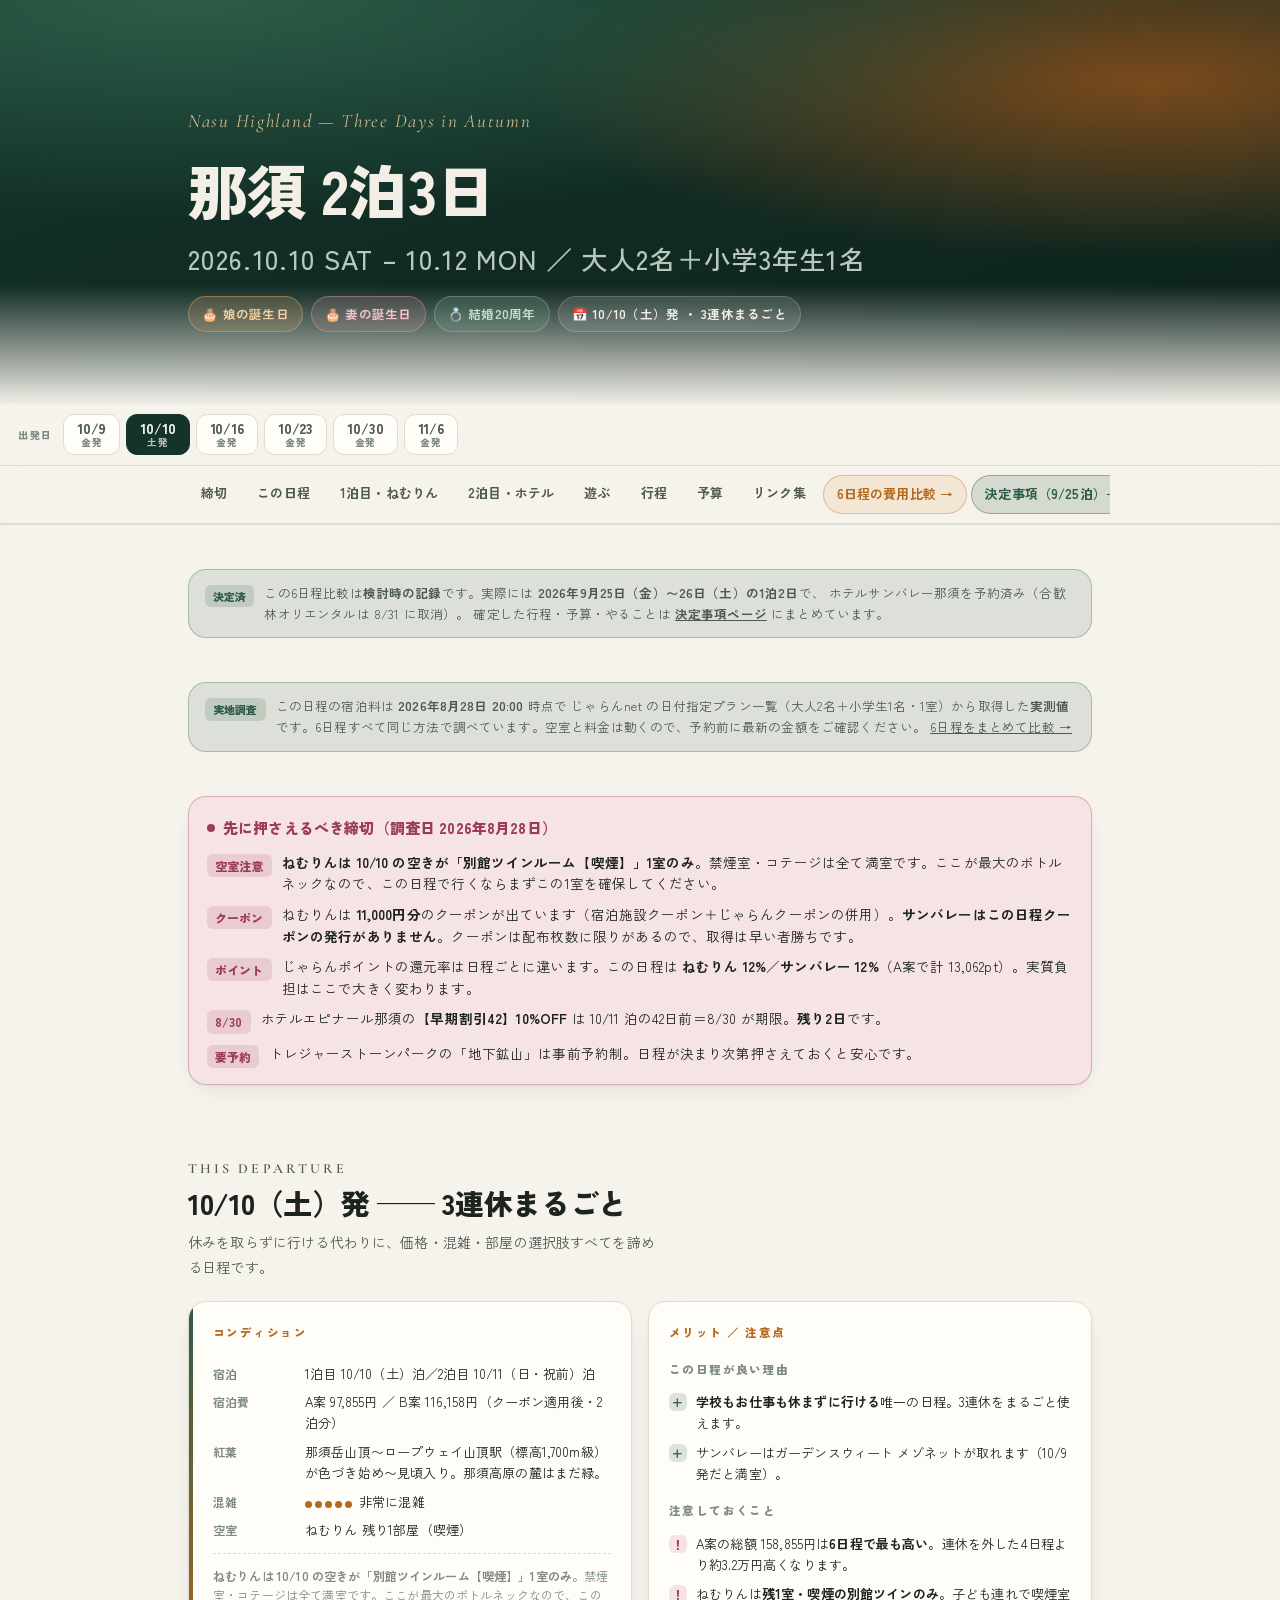
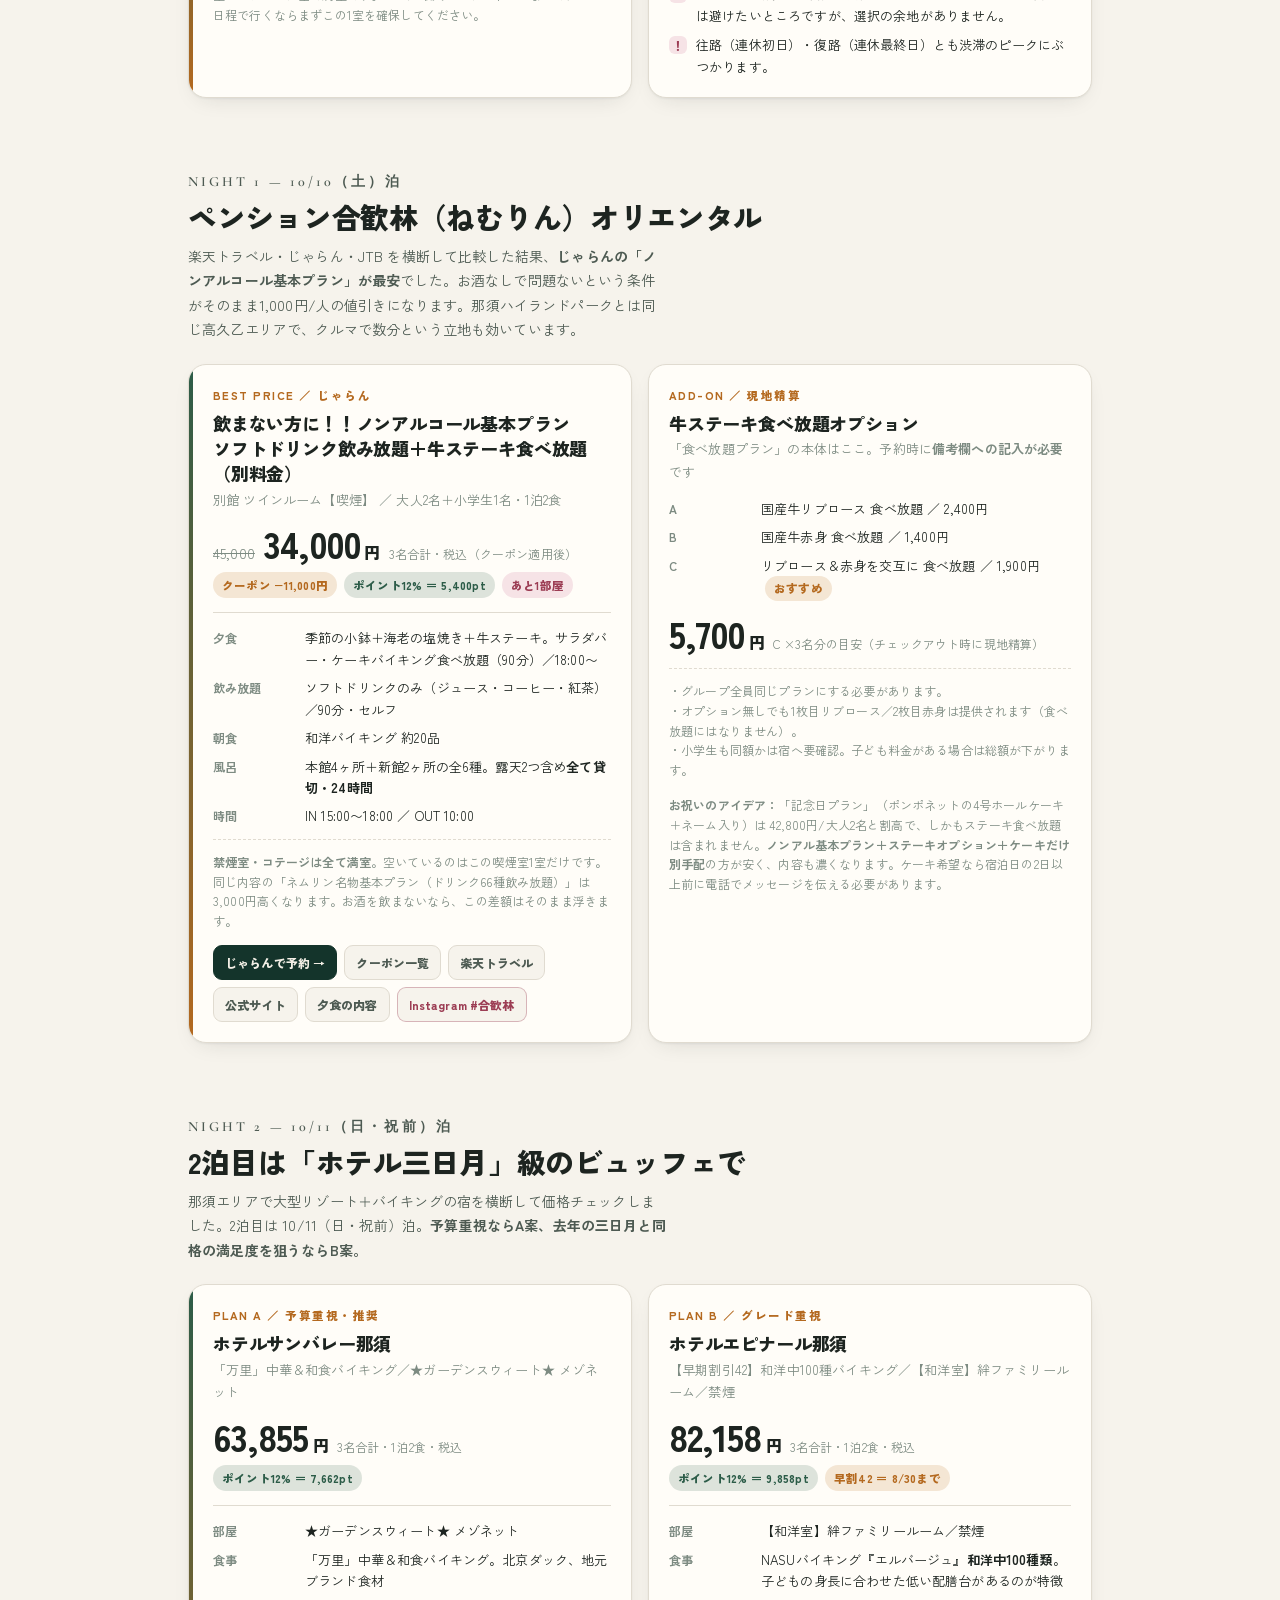
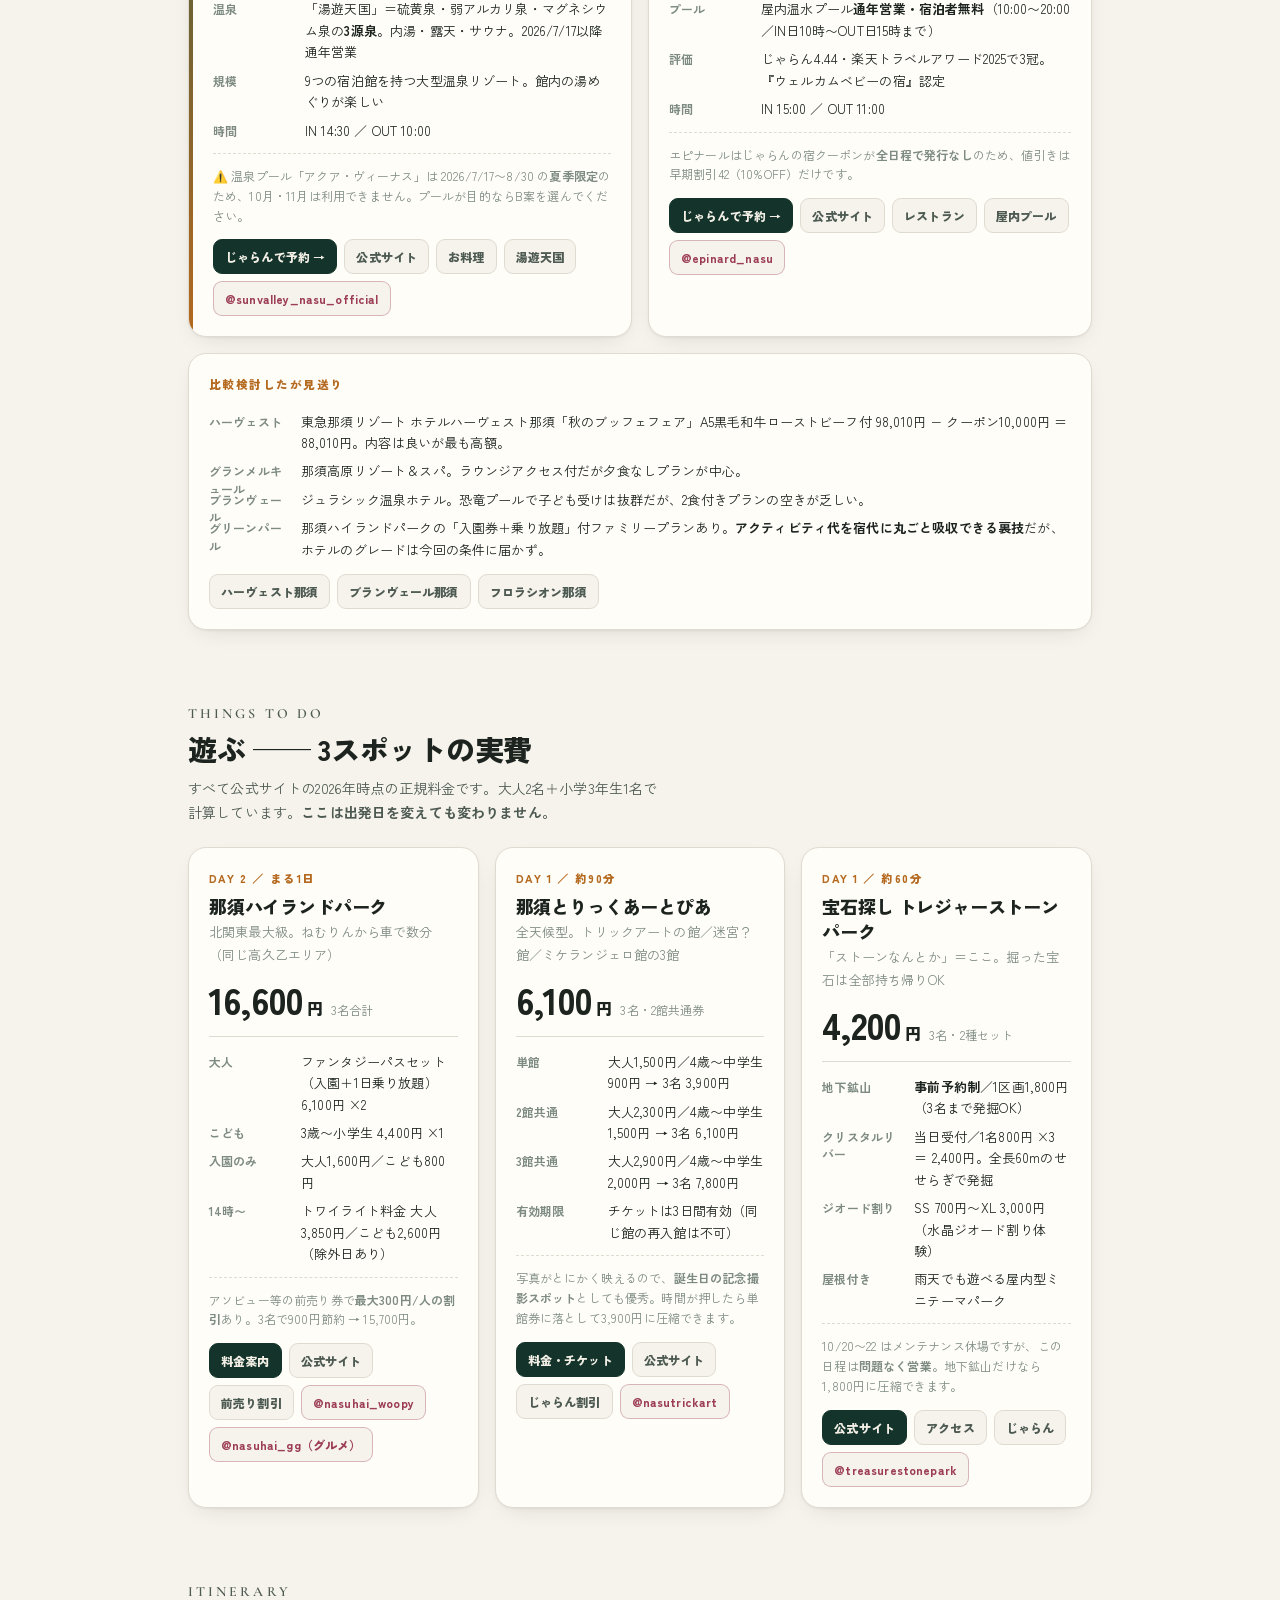
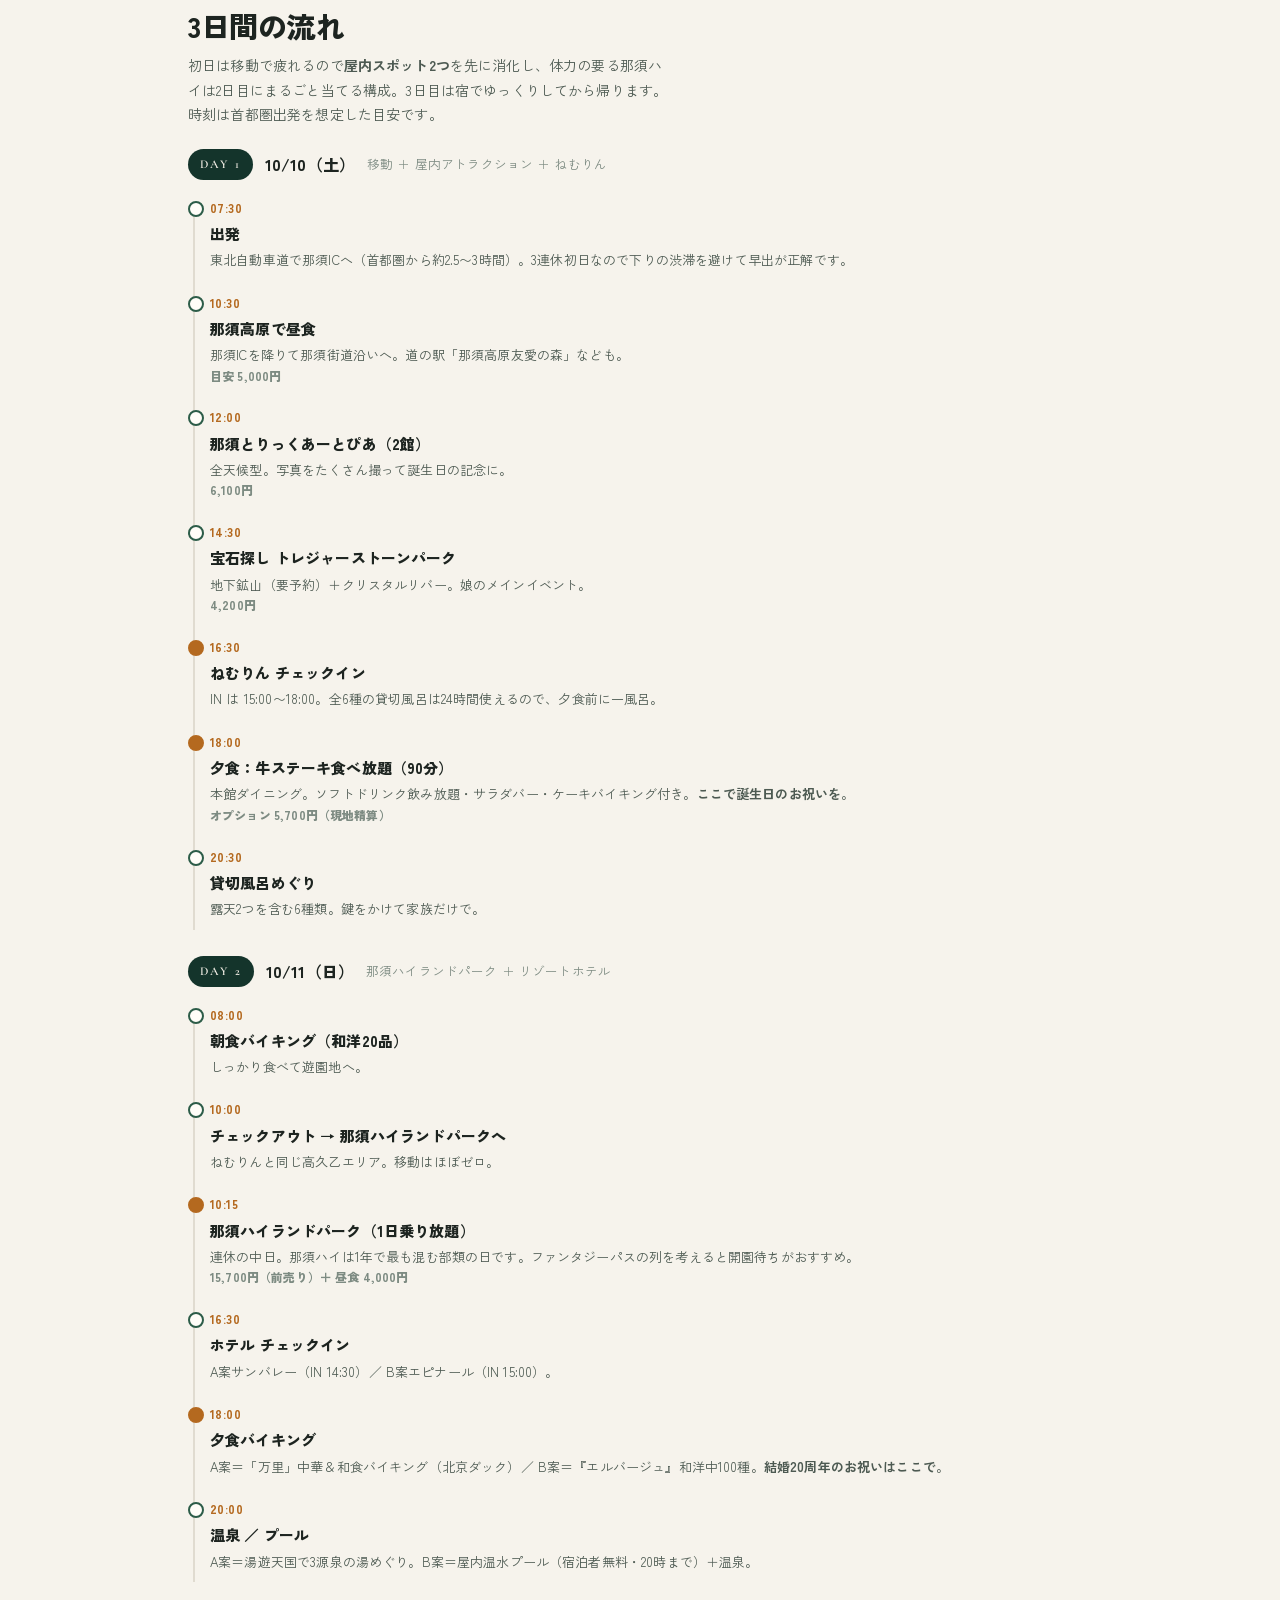
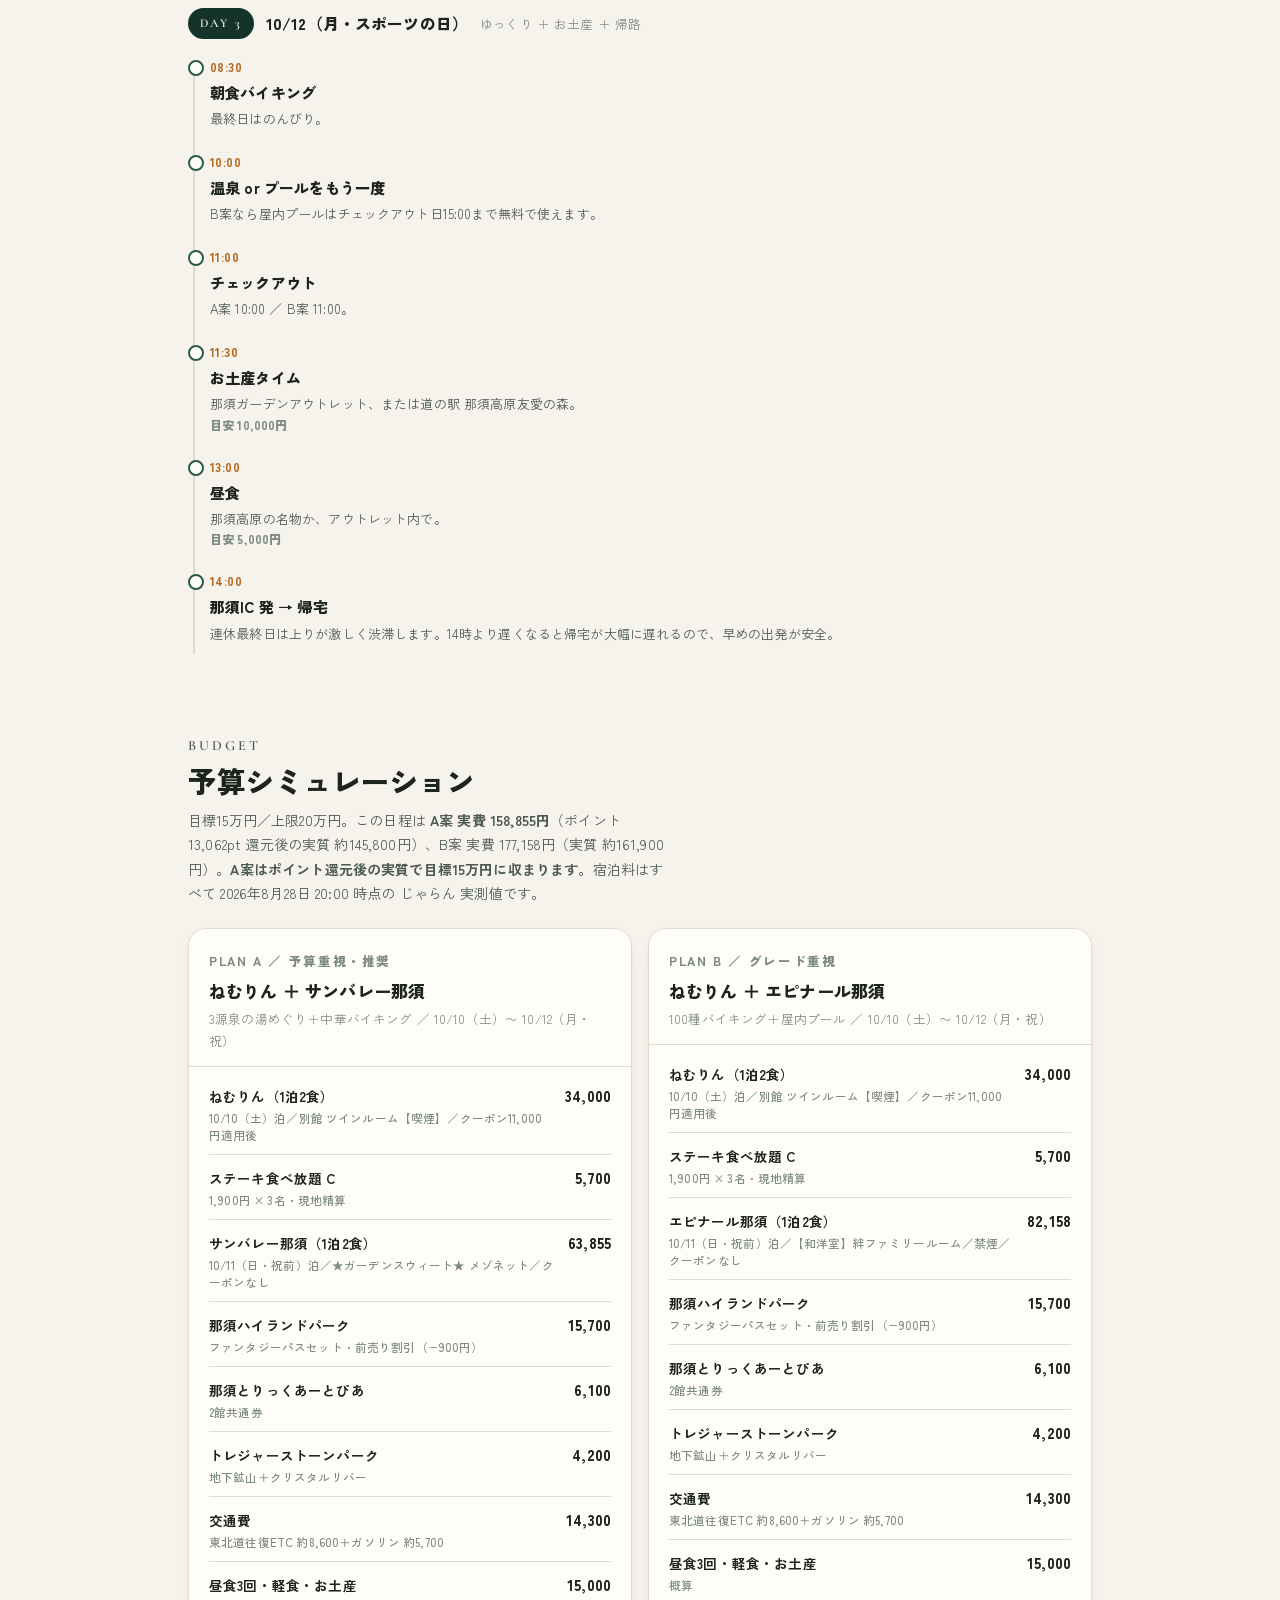
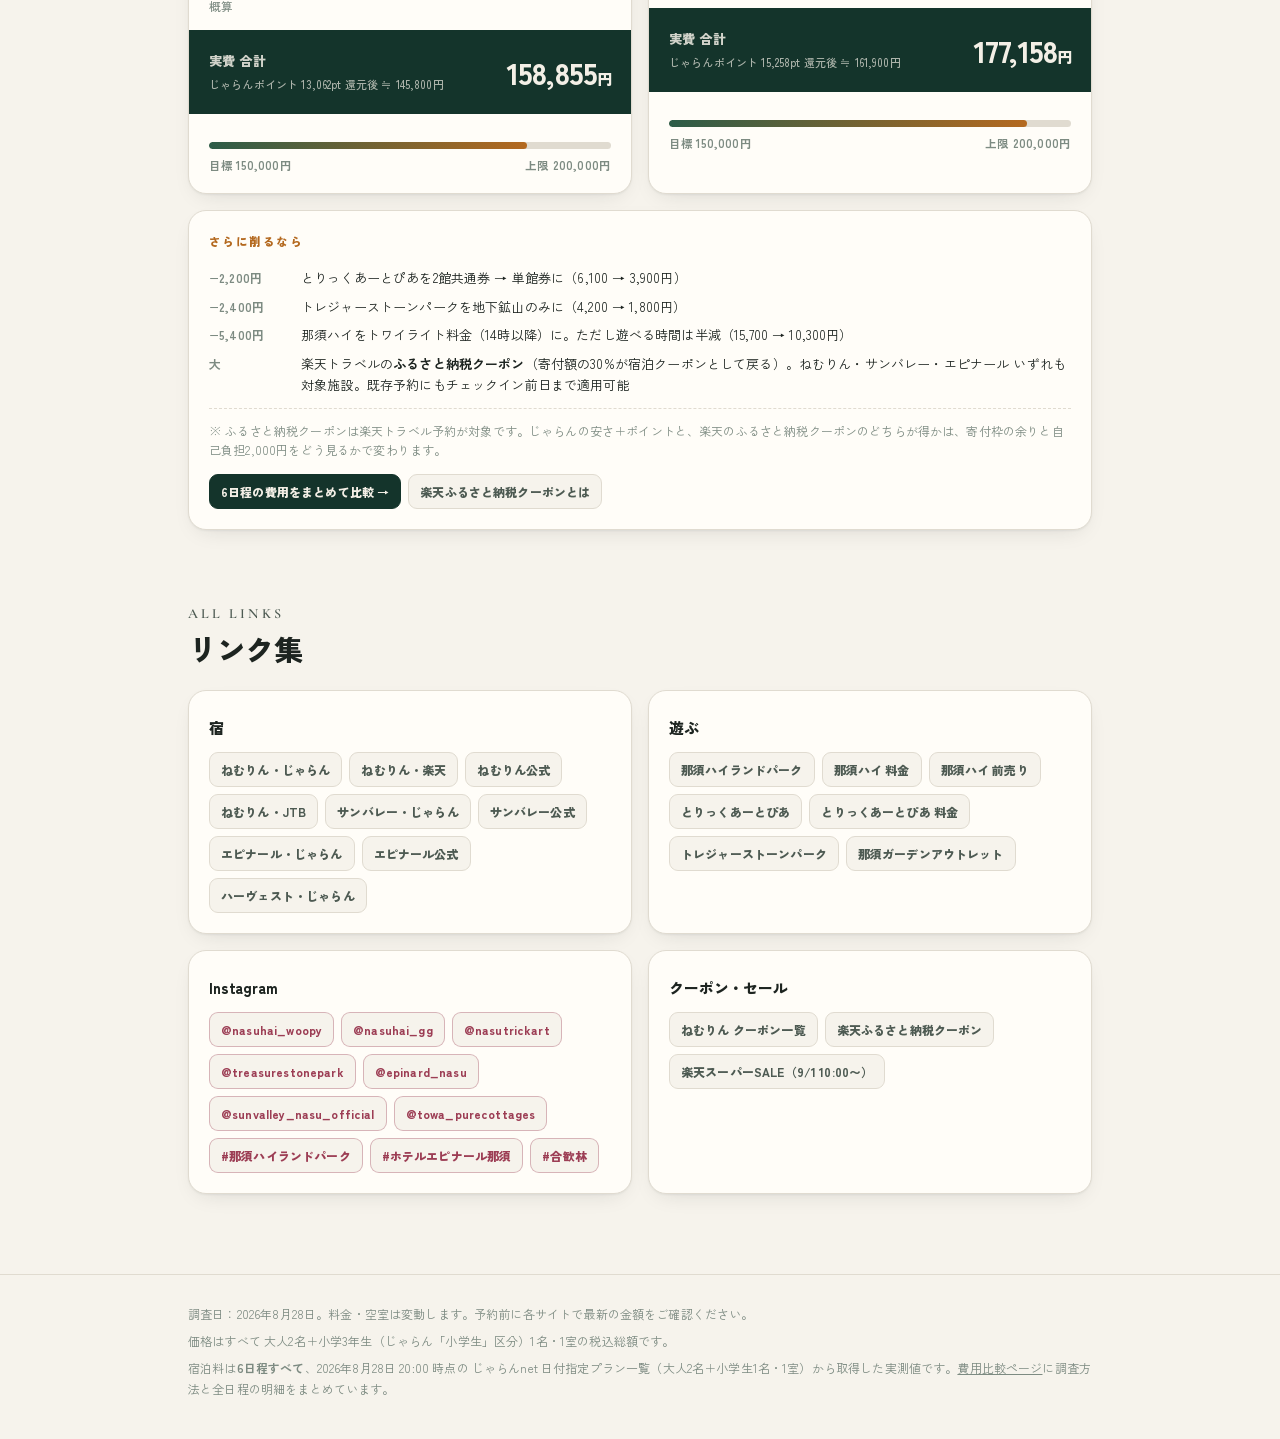
==== commit d839fa17: "9/25泊で確定した内容をまとめた決定事項ページを追加 2泊3日(合歓林+那須ハイランドパーク)から、9/25(金)〜26(土)の1泊2日に 方針変更。ホテルサンバレー那須を予約済み、合歓林オリエンタ" ====
--- a/index.html
+++ b/index.html
@@ -42,11 +42,25 @@
       <a href="#budget">予算</a>
       <a href="#links">リンク集</a>
       <a class="cmp" href="compare.html">6日程の費用比較 →</a>
+      <a class="dec" href="decided.html">決定事項（9/25泊）→</a>
     </div>
   </nav>
 </div>
 
 <main>
+
+<!-- ============ SUPERSEDED NOTICE ============ -->
+<div class="wrap">
+  <div class="estbar ok">
+    <b>決定済</b>
+    <span>
+      この6日程比較は<strong>検討時の記録</strong>です。実際には
+      <strong>2026年9月25日（金）〜26日（土）の1泊2日</strong>で、
+      ホテルサンバレー那須を予約済み（合歓林オリエンタルは 8/31 に取消）。
+      確定した行程・予算・やることは <a href="decided.html"><strong>決定事項ページ</strong></a> にまとめています。
+    </span>
+  </div>
+</div>
 
 <!-- ============ ESTIMATE BANNER ============ -->
 <div class="wrap"><div id="estbar"></div></div>
@@ -197,6 +211,15 @@
       </div>
     </div>
 
+    <div class="card accent" id="planCCard" style="margin-top:16px;display:none">
+      <p class="kicker">Plan C ／ 移動しない・最安</p>
+      <h3>2泊とも「ねむりん」に連泊（那須ハイランドは日帰り）</h3>
+      <p class="sub" id="cSub"></p>
+      <div class="price" id="cPrice"></div>
+      <div class="links" style="margin-top:2px" id="cPills"></div>
+      <p class="note" id="cNote"></p>
+    </div>
+
     <div class="card" style="margin-top:16px">
       <p class="kicker">比較検討したが見送り</p>
       <ul class="spec" style="border-top:none;padding-top:2px">
@@ -495,6 +518,38 @@
       + '</div></div>';
   }
 
+  /* ---------------- budget（Plan C・対応日程のみ） ---------------- */
+  function budgetCardC(dep) {
+    var c = dep.calc, t = c.C;
+
+    function sub(x) {
+      return x.date + '／' + x.room + (x.coupon ? '／クーポン' + yen(x.coupon) + '円適用後' : '／クーポンなし');
+    }
+    var rows = brow('ねむりん 1泊目（1泊2食）', sub(c.nemurin), c.nemurin.net);
+    rows += brow('ステーキ食べ放題 C', '1,900円 × 3名・現地精算', 5700);
+    rows += brow('ねむりん 2泊目（1泊2食）', sub(c.nemurinNight2), c.nemurinNight2.net);
+    N.FIXED.forEach(function (f) {
+      if (f.key !== 'steak') rows += brow(f.label, f.sub, f.value);
+    });
+
+    var pct = Math.min(100, Math.round(t.total / N.BUDGET.limit * 100));
+
+    return '<div class="budget">'
+      + '<div class="budget-head">'
+      + '<p class="kicker">Plan C ／ 移動しない・最安</p>'
+      + '<h3>ねむりん ＋ ねむりん（2連泊）</h3>'
+      + '<p>宿を変えず那須ハイランドパークへ日帰り ／ ' + dep.rangeJa + '</p>'
+      + '</div>'
+      + '<div class="rows">' + rows + '</div>'
+      + '<div class="total"><div class="lbl">実費 合計<small>じゃらんポイント ' + yen(t.point)
+      + 'pt 還元後 ≒ ' + yen(round100(t.real)) + '円</small></div>'
+      + '<div class="val">' + yen(t.total) + '<span style="font-size:.5em">円</span></div></div>'
+      + '<div style="padding:14px 20px 18px">'
+      + '<div class="meter"><i style="width:' + pct + '%"></i></div>'
+      + '<div class="meter-cap"><span>目標 150,000円</span><span>上限 200,000円</span></div>'
+      + '</div></div>';
+  }
+
   /* ---------------- render ---------------- */
   /* 価格ブロック。クーポンがある日だけ「元値 → 支払額」の二段表示にする */
   function priceHtml(x, unit) {
@@ -594,6 +649,28 @@
     $('epNote').innerHTML = (c.epinard.note ? c.epinard.note + '<br>' : '')
       + 'エピナールはじゃらんの宿クーポンが<strong>全日程で発行なし</strong>のため、値引きは早期割引42（10%OFF）だけです。';
 
+    /* --- stay 2・Plan C（対応日程のみ） --- */
+    var planCCard = $('planCCard');
+    if (c.C) {
+      planCCard.style.display = '';
+      var minA = Math.min.apply(null, N.DEPARTURES.map(function (d) { return d.calc.A.total; }));
+      var minReal = Math.min.apply(null, N.DEPARTURES.map(function (d) { return d.calc.A.real; }));
+      $('cSub').innerHTML = '1泊目 ' + c.nemurin.date + '（' + c.nemurin.room + '）／2泊目 '
+        + c.nemurinNight2.date + '（' + c.nemurinNight2.room + '）';
+      $('cPrice').innerHTML = '<span class="num">' + yen(c.C.total) + '</span><span class="yen">円</span>'
+        + '<span class="unit">3名合計・2泊3日・税込（A/B案と同条件）</span>';
+      $('cPills').innerHTML = '<span class="pill g">ポイント ' + yen(c.C.point) + 'pt</span>'
+        + (c.nemurinNight2.stock != null ? '<span class="pill r">あと' + c.nemurinNight2.stock + '部屋</span>' : '');
+      $('cNote').innerHTML = 'サンバレー／エピナールへ移動せず、初日と同じねむりんにもう1泊する案です。'
+        + 'A案（' + yen(c.A.total) + '円）より <strong>' + yen(c.A.total - c.C.total) + '円安い ' + yen(c.C.total) + '円</strong>'
+        + '（ポイント還元後の実質 約' + yen(round100(c.C.real)) + '円）で、'
+        + '6日程のどのA案（最安 ' + yen(minA) + '円）よりも安く、実質でも6日程の最安（約' + yen(round100(minReal)) + '円）を下回ります。<br>'
+        + (c.nemurinNight2.note ? c.nemurinNight2.note + '<br>' : '')
+        + 'ただし2泊目はサンバレー／エピナールのバイキング・温泉・屋内プールを体験できず、夕食も初日と同じねむりんの1泊2食プランになります。';
+    } else {
+      planCCard.style.display = 'none';
+    }
+
     /* --- play --- */
     $('treasureNote').innerHTML = (dep.id === '1023')
       ? '10/20〜22 はメンテナンス休場で、<strong>10/23 が営業再開日</strong>です。日程を確定する前に営業状況を電話で確認しておくと安心。地下鉱山だけなら1,800円に圧縮できます。'
@@ -612,7 +689,7 @@
       + '円</strong>（ポイント ' + yen(c.A.point) + 'pt 還元後の実質 約' + yen(round100(c.A.real))
       + '円）、B案 実費 ' + yen(c.B.total) + '円（実質 約' + yen(round100(c.B.real)) + '円）。' + verdictA
       + '宿泊料はすべて ' + N.surveyed + ' 時点の じゃらん 実測値です。';
-    $('budgetCards').innerHTML = budgetCard(dep, 'A') + budgetCard(dep, 'B');
+    $('budgetCards').innerHTML = budgetCard(dep, 'A') + budgetCard(dep, 'B') + (c.C ? budgetCardC(dep) : '');
 
     /* --- swap animation --- */
     ['estbar', 'alertList', 'profileCond', 'profilePros', 'profileCons', 'timeline', 'budgetCards']
--- a/style.css
+++ b/style.css
@@ -258,6 +258,11 @@
   border:1px solid color-mix(in srgb,var(--amber) 34%,transparent);
 }
 nav a.cmp:hover{background:var(--amber);color:var(--bg-2)}
+nav a.dec{
+  background:color-mix(in srgb,var(--green-2) 16%,transparent);color:var(--green-2);
+  border:1px solid color-mix(in srgb,var(--green-2) 38%,transparent);
+}
+nav a.dec:hover{background:var(--green-2);color:var(--bg-2)}
 
 /* ---------- estimate banner ---------- */
 .estbar{
